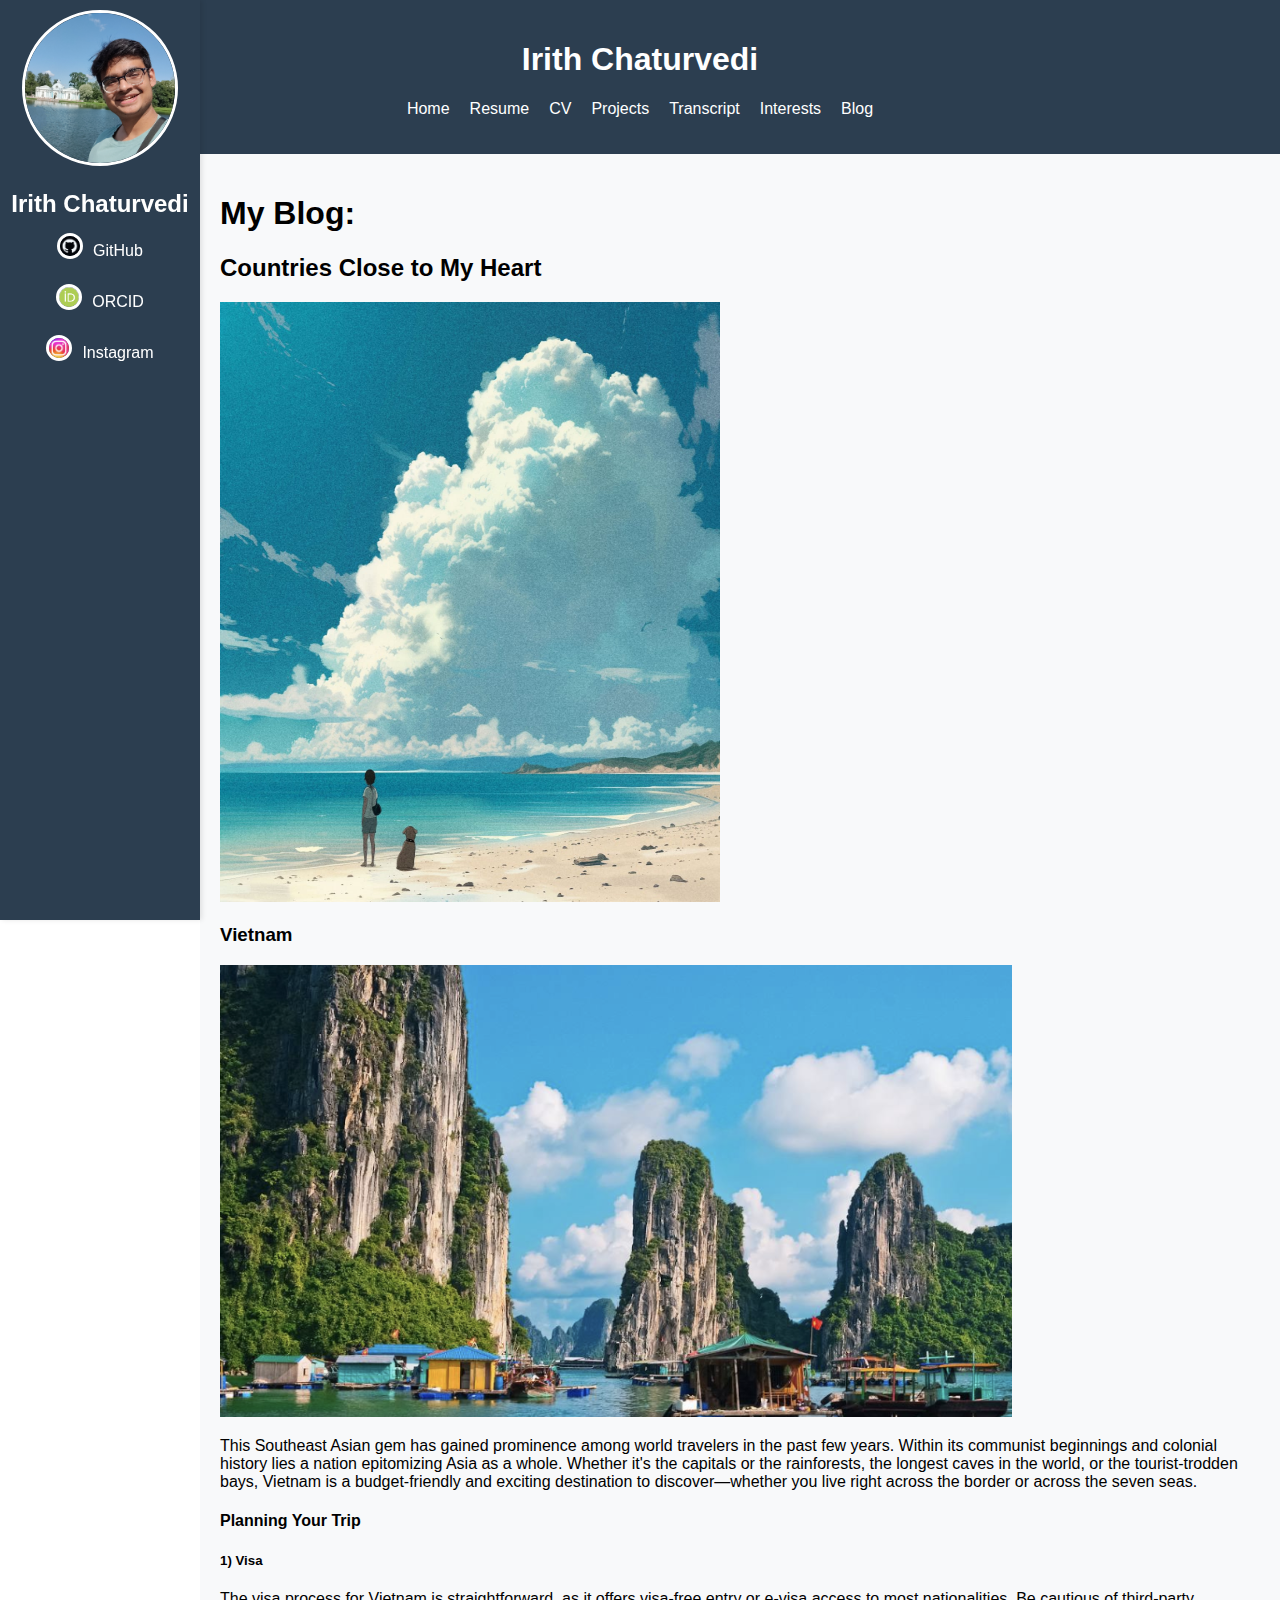
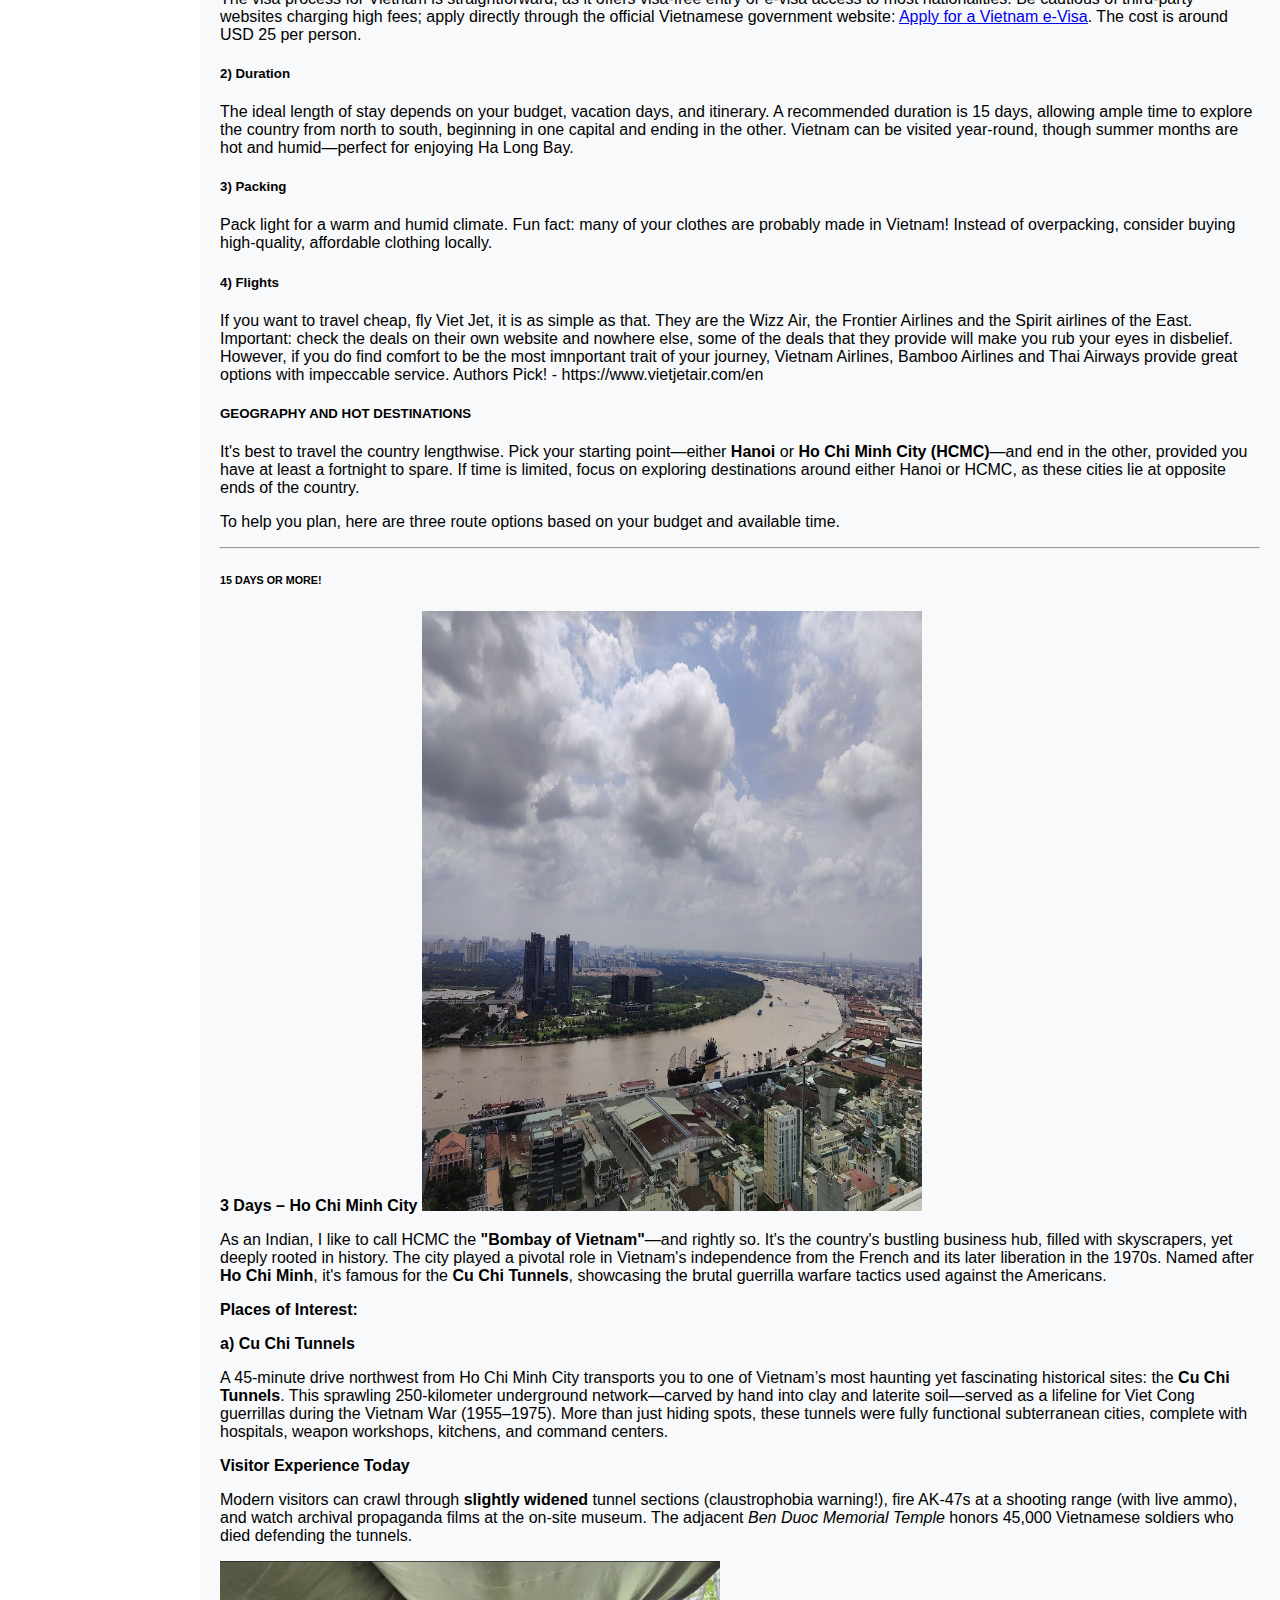
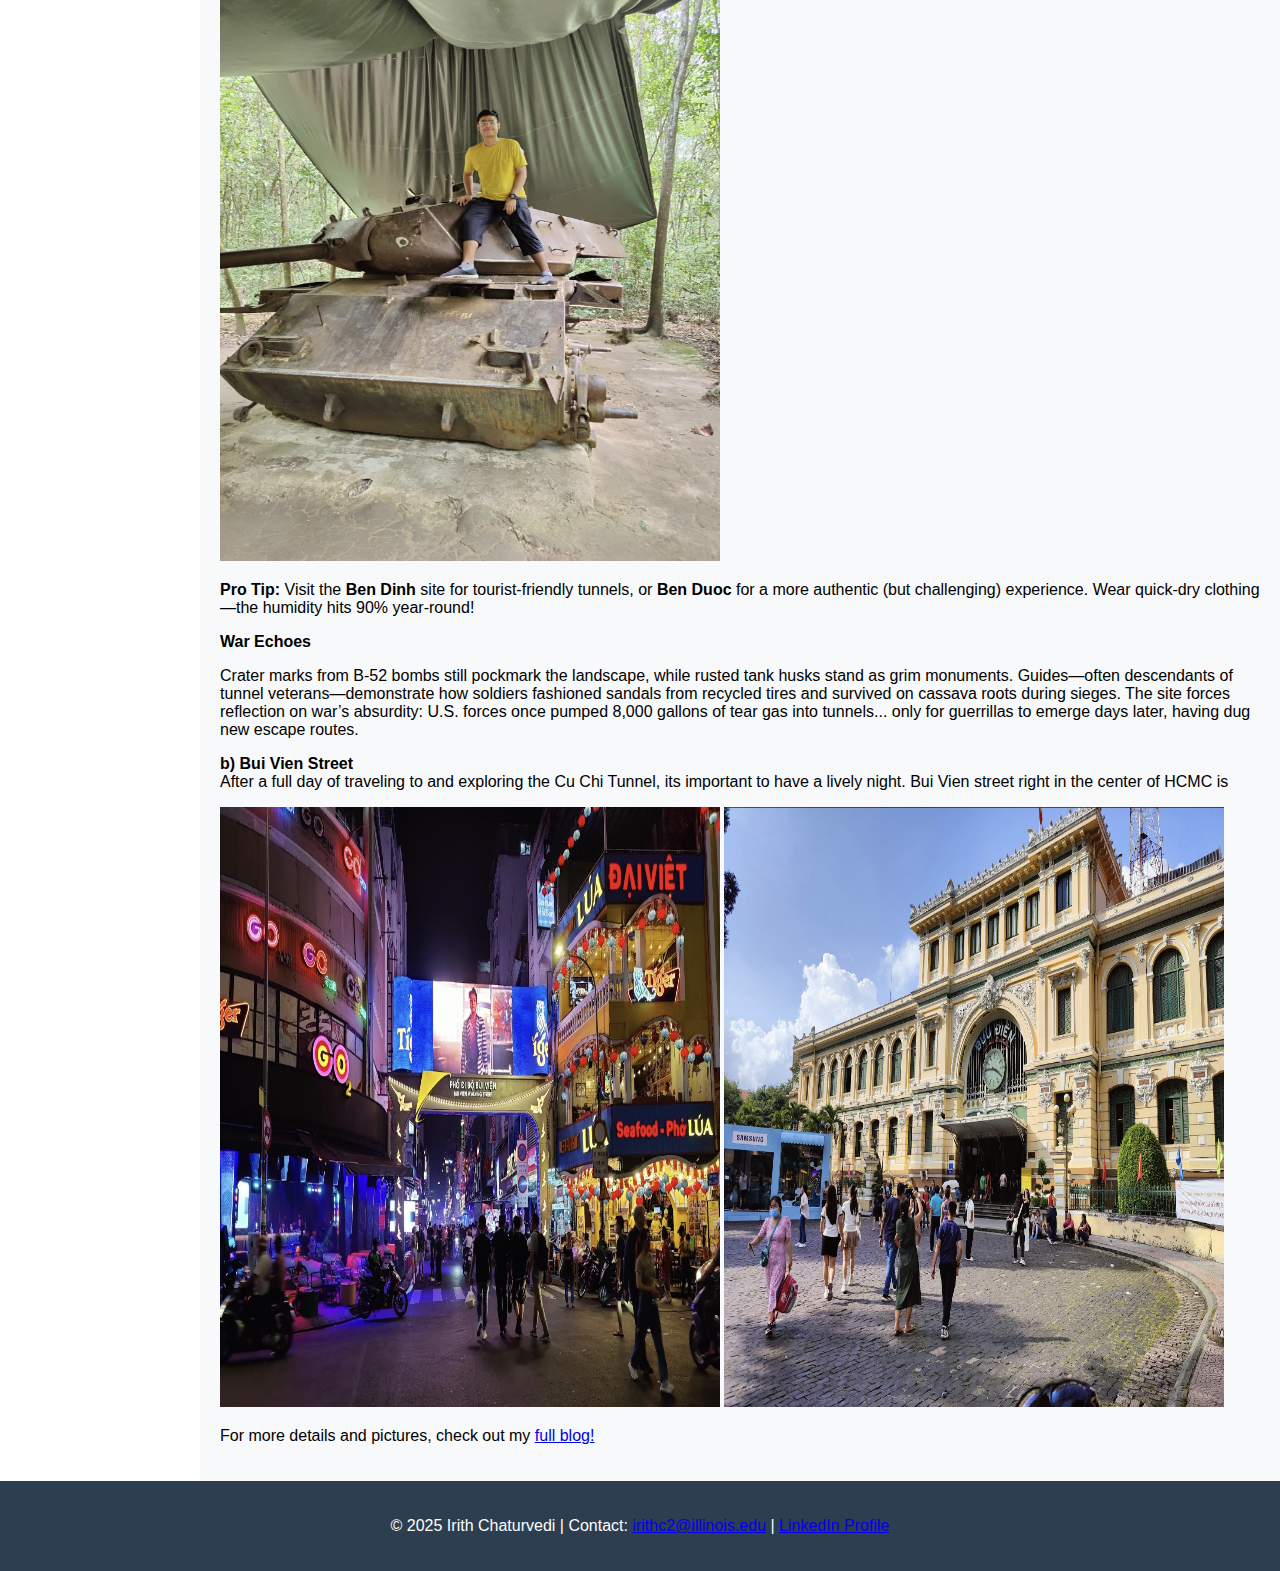
==== blog.html @ c1f3133c "blog-update-vietnam" ====
<!DOCTYPE html>
<html lang="en">
<head>
    <meta charset="UTF-8">
    <meta name="viewport" content="width=device-width, initial-scale=1.0">
    <title>Interests</title>
    <link rel="stylesheet" href="style/style.css">
</head>
<body>
    <div class="sidebar">
        <img src="images/IMG20240715145953~3.jpg" alt="Irith Chaturvedi">
        <h2>Irith Chaturvedi</h2>
        <ul>
            <li>
                <a href="https://github.com/irithchaturvedi" target="_blank">
                    <img src="images/github-icon.png" alt="GitHub"> GitHub
                </a>
            </li>
            <li>
                <a href="https://orcid.org/0009-0001-5160-3464" target="_blank">
                    <img src="images/orcid-id.png" alt="ORCID"> ORCID
                </a>
            </li>
            <li>
                <a href="https://www.instagram.com/irith_12/" target="_blank">
                    <img src="images/instagram-icon.png" alt="Instagram"> Instagram
                </a>
            </li>
        </ul>
    </div>

    <header>
        <h1>Irith Chaturvedi</h1>
        <nav>
            <ul>
                <li><a href="index.html">Home</a></li>
                <li><a href="resume.html">Resume</a></li>
                <li><a href="cv.html">CV</a></li>
                <li><a href="projects.html">Projects</a></li>
                <li><a href="transcript.html">Transcript</a></li>
                <li><a href="interests.html">Interests</a></li>
                <li><a href="blog.html">Blog</a></li>
            </ul>
        </nav>
    </header>

    <main>
        <h1>My Blog:</h1>

        <section>
            <h2>Countries Close to My Heart</h2>
            <img src="assets/blog/blog-1.png" style="width:500px;height:600px;" alt="Blog Cover Image">

            <h3>Vietnam</h3>
            <img src="assets/blog/vietnam.png" alt="Vietnam">

            <p>
                This Southeast Asian gem has gained prominence among world travelers in the past few years. 
                Within its communist beginnings and colonial history lies a nation epitomizing Asia as a whole. 
                Whether it's the capitals or the rainforests, the longest caves in the world, or the tourist-trodden bays, 
                Vietnam is a budget-friendly and exciting destination to discover—whether you live right across the border or across the seven seas.
            </p>

            <h4>Planning Your Trip</h4>

            <h5>1) Visa</h5>
            <p>
                The visa process for Vietnam is straightforward, as it offers visa-free entry or e-visa access to most nationalities. 
                Be cautious of third-party websites charging high fees; apply directly through the official Vietnamese government website: 
                <a href="https://vietnamvisa.govt.vn/apply-online" target="_blank">Apply for a Vietnam e-Visa</a>. The cost is around USD 25 per person.
            </p>

            <h5>2) Duration</h5>
            <p>
                The ideal length of stay depends on your budget, vacation days, and itinerary. 
                A recommended duration is 15 days, allowing ample time to explore the country from north to south, 
                beginning in one capital and ending in the other. Vietnam can be visited year-round, though summer months are hot and humid—perfect for enjoying Ha Long Bay.
            </p>

            <h5>3) Packing</h5>
            <p>
                Pack light for a warm and humid climate. Fun fact: many of your clothes are probably made in Vietnam! 
                Instead of overpacking, consider buying high-quality, affordable clothing locally.
            </p>

            <h5>4) Flights</h5>
            <p>
                If you want to travel cheap, fly Viet Jet, it is as simple as that. They are the Wizz Air, the Frontier 
                Airlines and the Spirit airlines of the East. Important: check the deals on their own website and nowhere 
                else, some of the deals that they provide will make you rub your eyes in disbelief. However, if you do 
                find comfort to be the most imnportant trait of your journey, Vietnam Airlines, Bamboo Airlines and Thai 
                Airways provide great options with impeccable service.
                Authors Pick! - https://www.vietjetair.com/en
            </p>
            <h5><strong>GEOGRAPHY AND HOT DESTINATIONS</strong></h5>
    
            <p>
                It's best to travel the country lengthwise. Pick your starting point—either <strong>Hanoi</strong> or 
                <strong>Ho Chi Minh City (HCMC)</strong>—and end in the other, provided you have at least a fortnight 
                to spare. If time is limited, focus on exploring destinations around either Hanoi or HCMC, as these cities 
                lie at opposite ends of the country.
            </p>
            
            <p>
                To help you plan, here are three route options based on your budget and available time.
            </p>
            
            <hr>
            
            <h6><strong>15 DAYS OR MORE!</strong></h6>
            
            <h7><strong>3 Days – Ho Chi Minh City</strong></h7>

            <img src="assets/blog/hcmc.png" style="width:500px;height:600px;" alt="Ho Chi Minh City">
            
            <p>
                As an Indian, I like to call HCMC the <strong>"Bombay of Vietnam"</strong>—and rightly 
                so. It's the country's bustling business hub, filled with skyscrapers, yet deeply rooted in 
                history. The city played a pivotal role in Vietnam's independence from the French and its 
                later liberation in the 1970s. Named after <strong>Ho Chi Minh</strong>, it's famous for the 
                <strong>Cu Chi Tunnels</strong>, showcasing the brutal guerrilla warfare tactics used 
                against the Americans.
            </p>
            
            <h7><strong>Places of Interest:</strong></h7>
            
            <p><strong>a) Cu Chi Tunnels</strong></p>
    
            <p>
                A 45-minute drive northwest from Ho Chi Minh City transports you to one of Vietnam’s most 
                haunting yet fascinating historical sites: the <strong>Cu Chi Tunnels</strong>. This sprawling 
                250-kilometer underground network—carved by hand into clay and laterite soil—served as a 
                lifeline for Viet Cong guerrillas during the Vietnam War (1955–1975). More than just hiding spots, 
                these tunnels were fully functional subterranean cities, complete with hospitals, weapon workshops, 
                kitchens, and command centers.
            </p>
            
            <p><strong>Visitor Experience Today</strong></p>
            
            <p>
                Modern visitors can crawl through <strong>slightly widened</strong> tunnel sections (claustrophobia warning!), fire AK-47s at a shooting range (with live ammo), and watch archival propaganda films at the on-site museum. The adjacent <em>Ben Duoc Memorial Temple</em> honors 45,000 Vietnamese soldiers who died defending the tunnels.
            </p>

            <img src="assets/blog/cu-chi-tunnel.png" style="width:500px;height:600px;">
            <div class="pro-tip">
                <p>
                    <strong>Pro Tip:</strong> Visit the <strong>Ben Dinh</strong> site for tourist-friendly tunnels, or <strong>Ben Duoc</strong> for a more authentic (but challenging) experience. Wear quick-dry clothing—the humidity hits 90% year-round!
                </p>
            </div>
            
            <p><strong>War Echoes</strong></p>
            
            <p>
                Crater marks from B-52 bombs still pockmark the landscape, while rusted tank husks stand as grim monuments. Guides—often descendants of tunnel veterans—demonstrate how soldiers fashioned sandals from recycled tires and survived on cassava roots during sieges. The site forces reflection on war’s absurdity: U.S. forces once pumped 8,000 gallons of tear gas into tunnels... only for guerrillas to emerge days later, having dug new escape routes.
            </p>


            <p>
                <strong>b) Bui Vien Street</strong><br>
                After a full day of traveling to and exploring the Cu Chi Tunnel, its important to have a lively night.
                Bui Vien street right in the center of HCMC is  
            </p>

            <img src="assets/blog/bui-vien.png" style="width:500px;height:600px;" alt="Bui Vien Street">
            <img src="assets/blog/post-office.png" style="width:500px;height:600px;">
            <p>
                For more details and pictures, check out my <a href="https://irithchaturvedi.github.io/blog" target="_blank">full blog!</a>
            </p>
        </section>
    </main>

    <footer>
        <p>
            &copy; 2025 Irith Chaturvedi | 
            Contact: <a href="mailto:irithc2@illinois.edu">irithc2@illinois.edu</a> | 
            <a href="https://www.linkedin.com/in/irithchaturvedi" target="_blank">LinkedIn Profile</a>
        </p>
    </footer>
</body>
</html>
---- style/style.css ----
body {
        margin: 0;
        font-family: Arial, sans-serif;
        display: flex;
        min-height: 100vh;
        flex-direction: column; /* Ensures footer stays at the bottom */
    }

    /* Sidebar Styles */
    .sidebar {
        width: 180px; /* Reduced width */
        background: #2c3e50;
        color: white;
        padding: 10px;
        text-align: center;
        box-shadow: 2px 0 5px rgba(0, 0, 0, 0.1);
        position: fixed; /* Fix sidebar to the left */
        height: 100vh; /* Full height */
        overflow-y: auto; /* Scrollable if content overflows */
    }

    .sidebar img {
        width: 150px;
        height: 150px;
        border-radius: 50%;
        margin-bottom: 10px;
        border: 3px solid white;
        object-fit: cover; /* Ensures the image fits well */
    }

    .sidebar h2 {
        margin: 10px 0;
        font-size: 1.5em;
    }

    .sidebar ul {
        list-style: none;
        padding: 0;
        margin: 0;
    }

    .sidebar ul li {
        margin: 15px 0;
    }

    .sidebar ul li a {
        color: white;
        text-decoration: none;
        font-size: 1em;
        display: flex;
        align-items: center;
        justify-content: center;
        transition: color 0.3s ease; /* Smooth hover effect */
    }

    .sidebar ul li a:hover {
        color: #1abc9c;
    }

    .sidebar ul li a img {
        width: 20px;
        height: 20px;
        margin-right: 10px;
    }

    /* Main Content Styles */
    main {
        flex: 1;
        padding: 20px;
        overflow-y: auto;
        background: #f8f9fa;
        margin-left: 200px; /* Match sidebar width */
    }

    header, footer {
        background: #2c3e50;
        color: white;
        padding: 20px;
        text-align: center;
    }

    nav ul {
        list-style: none;
        padding: 0;
        display: flex;
        justify-content: center;
        gap: 20px;
    }

    nav ul li a {
        color: white;
        text-decoration: none;
        font-size: 1em;
        transition: color 0.3s ease; /* Smooth hover effect */
    }

    nav ul li a:hover {
        color: #1abc9c;
    }

    /* Responsive Design for Smaller Screens */
    @media (max-width: 768px) {
        body {
            flex-direction: column; /* Stack sidebar and main content vertically */
        }

        .sidebar {
            width: 100%; /* Full width */
            height: auto; /* Auto height */
            position: static; /* Remove fixed positioning */
            padding: 10px;
        }

        .sidebar img {
            width: 100px;
            height: 100px; /* Smaller image for mobile */
        }

        main {
            margin-left: 0; /* Remove sidebar offset */
        }

        nav ul {
            flex-direction: column; /* Stack nav links vertically */
            gap: 10px;
        }
    }
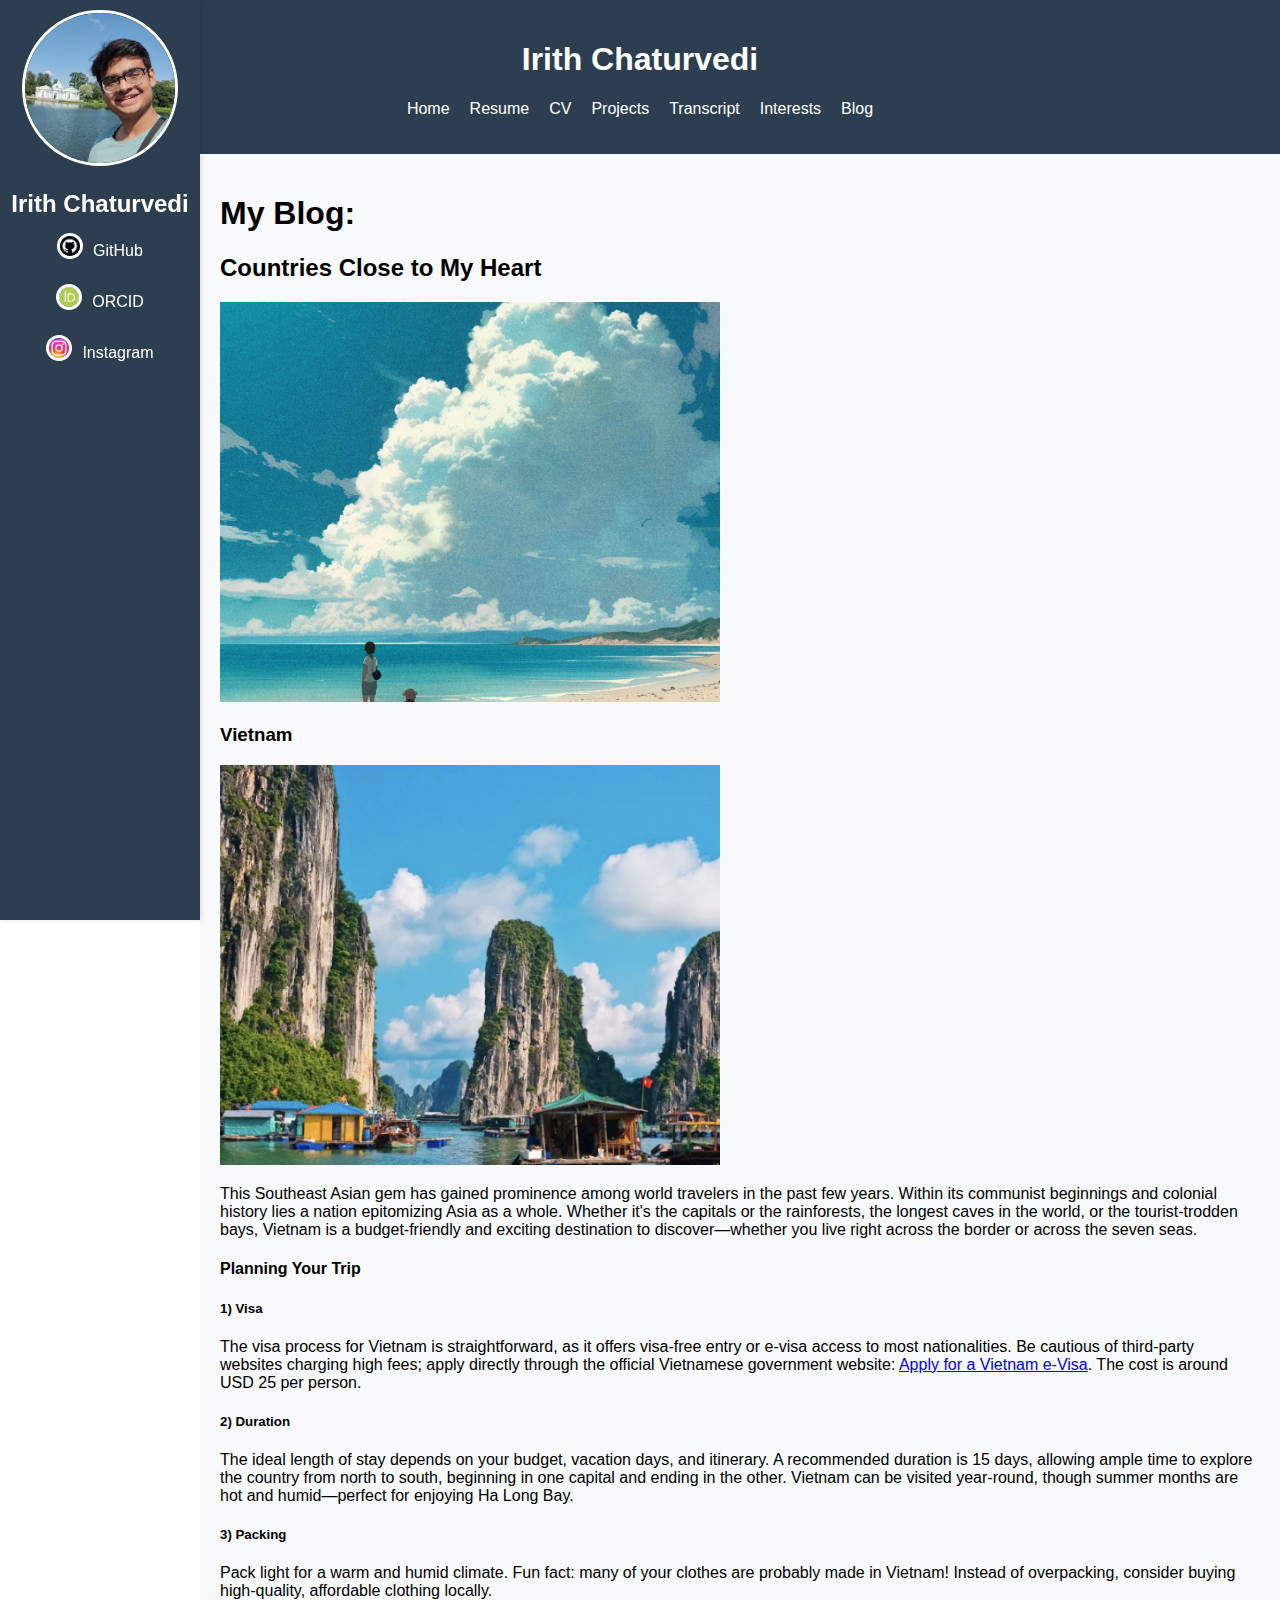
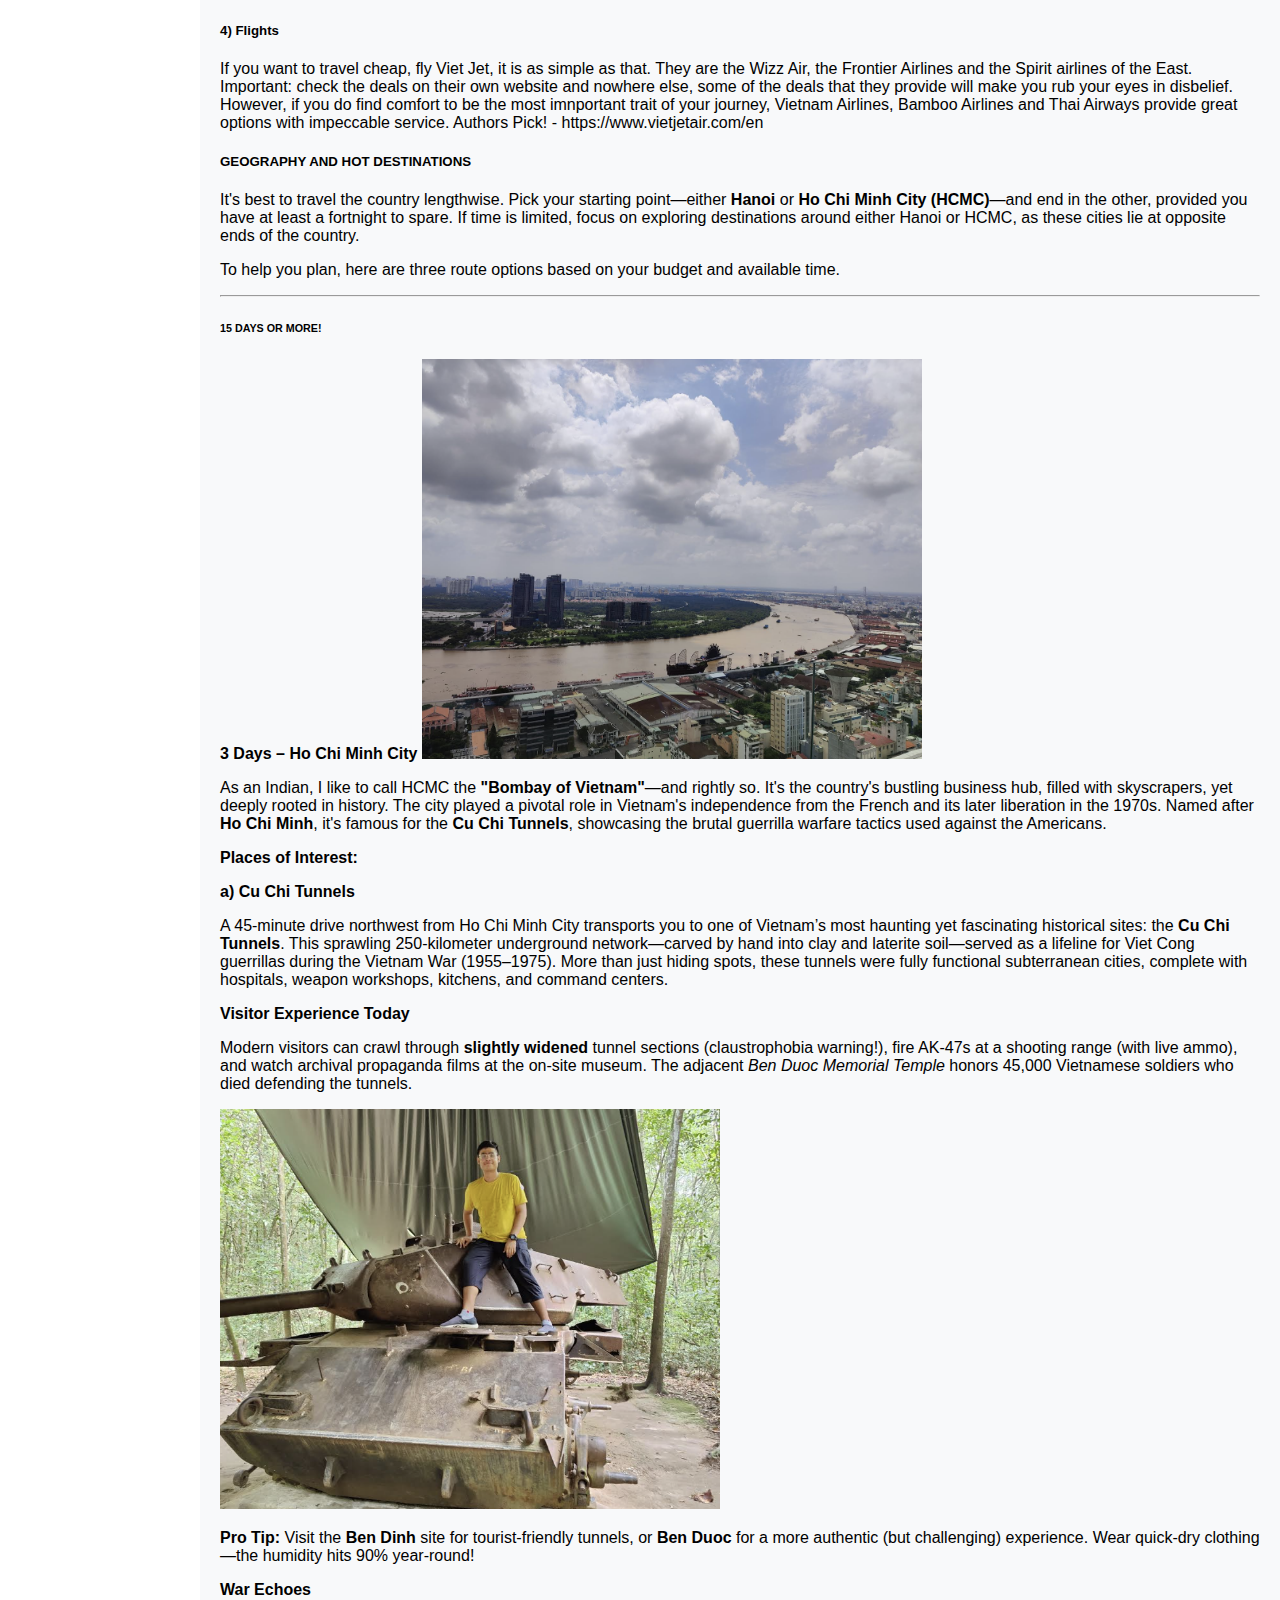
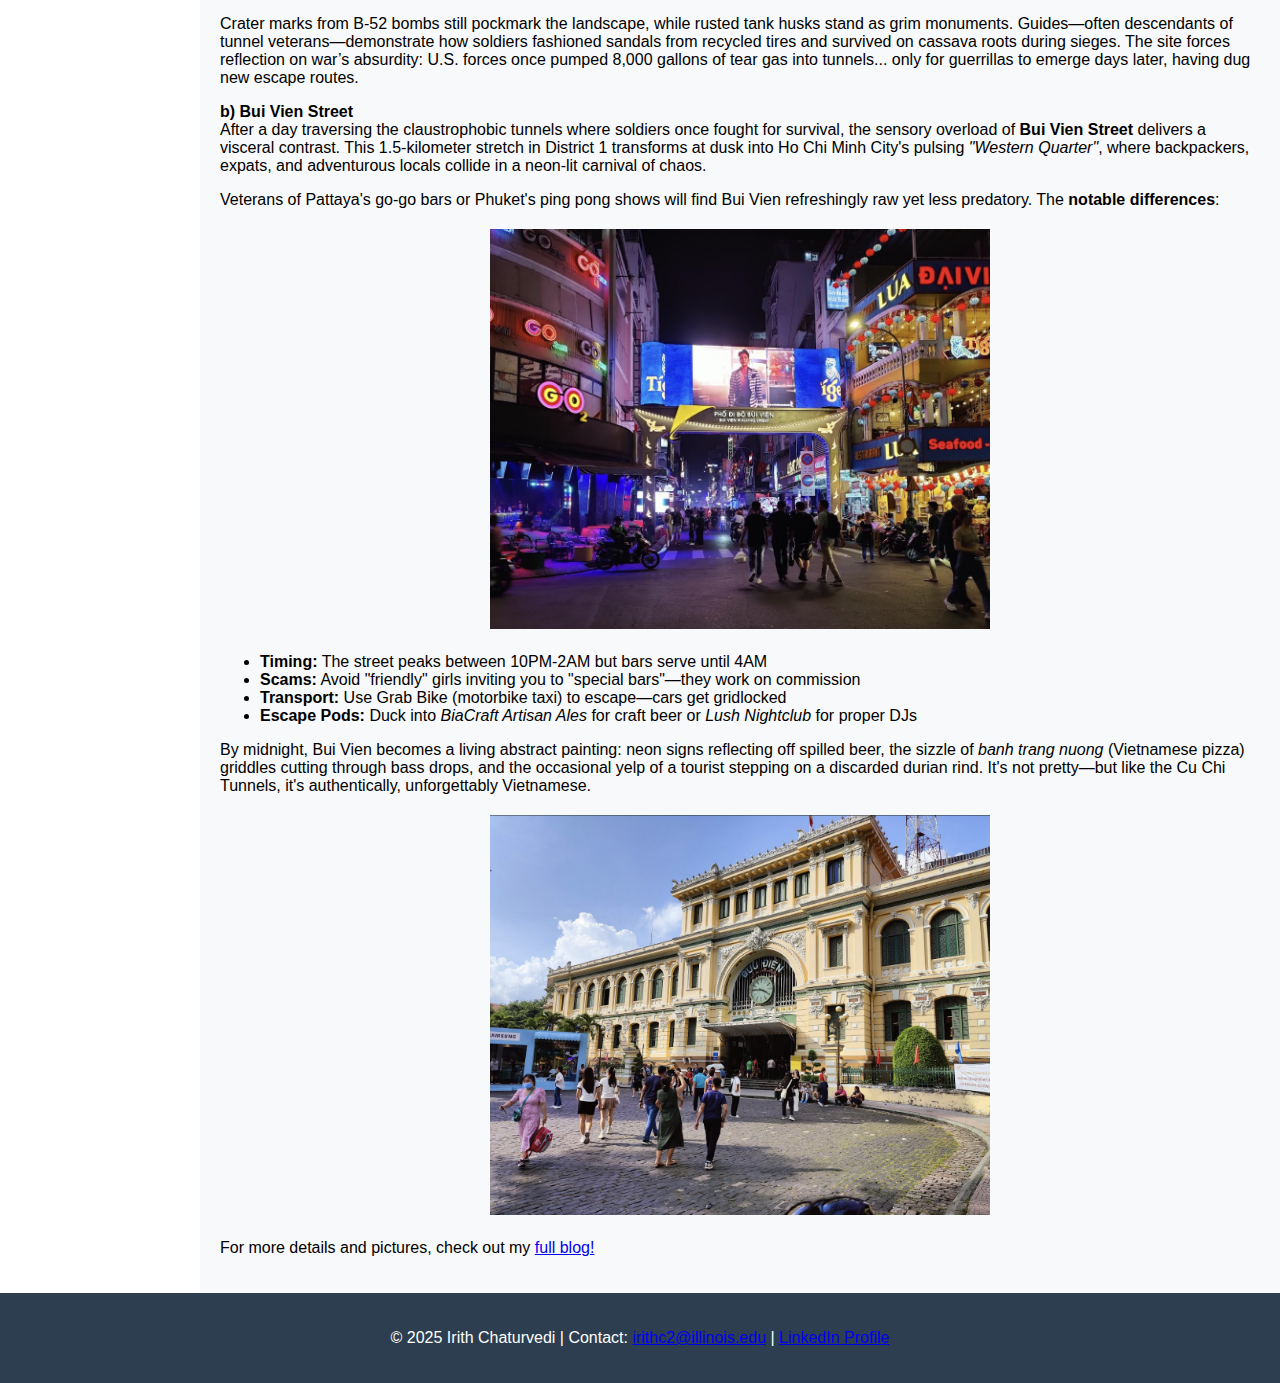
==== commit a5dd0656: "images_blog" ====
--- a/blog.html
+++ b/blog.html
@@ -49,10 +49,10 @@
 
         <section>
             <h2>Countries Close to My Heart</h2>
-            <img src="assets/blog/blog-1.png" style="width:500px;height:600px;" alt="Blog Cover Image">
+            <img src="assets/blog/blog-1.png" style="width: 500px; height: 400px; object-fit: cover;" alt="Blog Cover Image">
 
             <h3>Vietnam</h3>
-            <img src="assets/blog/vietnam.png" alt="Vietnam">
+            <img src="assets/blog/vietnam.png" style="width: 500px; height: 400px; object-fit: cover;" alt="Vietnam">
 
             <p>
                 This Southeast Asian gem has gained prominence among world travelers in the past few years. 
@@ -111,7 +111,7 @@
             
             <h7><strong>3 Days – Ho Chi Minh City</strong></h7>
 
-            <img src="assets/blog/hcmc.png" style="width:500px;height:600px;" alt="Ho Chi Minh City">
+            <img src="assets/blog/hcmc.png" style="width: 500px; height: 400px; object-fit: cover;" alt="Ho Chi Minh City">
             
             <p>
                 As an Indian, I like to call HCMC the <strong>"Bombay of Vietnam"</strong>—and rightly 
@@ -141,10 +141,11 @@
                 Modern visitors can crawl through <strong>slightly widened</strong> tunnel sections (claustrophobia warning!), fire AK-47s at a shooting range (with live ammo), and watch archival propaganda films at the on-site museum. The adjacent <em>Ben Duoc Memorial Temple</em> honors 45,000 Vietnamese soldiers who died defending the tunnels.
             </p>
 
-            <img src="assets/blog/cu-chi-tunnel.png" style="width:500px;height:600px;">
+            <img src="assets/blog/cu-chi-tunnel.png" style="width: 500px; height: 400px; object-fit: cover;">
             <div class="pro-tip">
                 <p>
-                    <strong>Pro Tip:</strong> Visit the <strong>Ben Dinh</strong> site for tourist-friendly tunnels, or <strong>Ben Duoc</strong> for a more authentic (but challenging) experience. Wear quick-dry clothing—the humidity hits 90% year-round!
+                    <strong>Pro Tip:</strong> Visit the <strong>Ben Dinh</strong> site for tourist-friendly tunnels, or <strong>Ben Duoc</strong> for a more authentic (but challenging) experience. Wear quick-dry clothing—the humidity 
+                    hits 90% year-round!
                 </p>
             </div>
             
@@ -157,12 +158,33 @@
 
             <p>
                 <strong>b) Bui Vien Street</strong><br>
-                After a full day of traveling to and exploring the Cu Chi Tunnel, its important to have a lively night.
-                Bui Vien street right in the center of HCMC is  
-            </p>
-
-            <img src="assets/blog/bui-vien.png" style="width:500px;height:600px;" alt="Bui Vien Street">
-            <img src="assets/blog/post-office.png" style="width:500px;height:600px;">
+                After a day traversing the claustrophobic tunnels where soldiers once fought for survival, the sensory overload of <strong>Bui Vien Street</strong> delivers a visceral contrast. This 1.5-kilometer stretch in District 1 transforms at dusk into Ho Chi Minh City's pulsing <em>"Western Quarter"</em>, where backpackers, expats, and adventurous locals collide in a neon-lit carnival of chaos.  
+            </p>
+
+            <p>
+                Veterans of Pattaya's go-go bars or Phuket's ping pong shows will find Bui Vien refreshingly raw yet less predatory. The <strong>notable differences</strong>:
+            </p>
+            
+
+            <div style="text-align: center; margin: 20px 0;">
+                <img src="assets/blog/bui-vien.png" style="width: 500px; height: 400px; object-fit: cover;" alt="Bui Vien Street">
+            </div>
+
+            <div class="pro-tip">
+                <ul>
+                    <li><strong>Timing:</strong> The street peaks between 10PM-2AM but bars serve until 4AM</li>
+                    <li><strong>Scams:</strong> Avoid "friendly" girls inviting you to "special bars"—they work on commission</li>
+                    <li><strong>Transport:</strong> Use Grab Bike (motorbike taxi) to escape—cars get gridlocked</li>
+                    <li><strong>Escape Pods:</strong> Duck into <em>BiaCraft Artisan Ales</em> for craft beer or <em>Lush Nightclub</em> for proper DJs</li>
+                </ul>
+            </div>
+            <p class="atmosphere">
+                By midnight, Bui Vien becomes a living abstract painting: neon signs reflecting off spilled beer, the sizzle of <em>banh trang nuong</em> (Vietnamese pizza) griddles cutting through bass drops, and the occasional yelp of a tourist stepping on a discarded durian rind. It's not pretty—but like the Cu Chi Tunnels, it's authentically, unforgettably Vietnamese.
+            </p>
+            
+            <div style="text-align: center; margin: 20px 0;">
+            <img src="assets/blog/post-office.png" style="width: 500px; height: 400px; object-fit: cover;">
+            </div>
             <p>
                 For more details and pictures, check out my <a href="https://irithchaturvedi.github.io/blog" target="_blank">full blog!</a>
             </p>
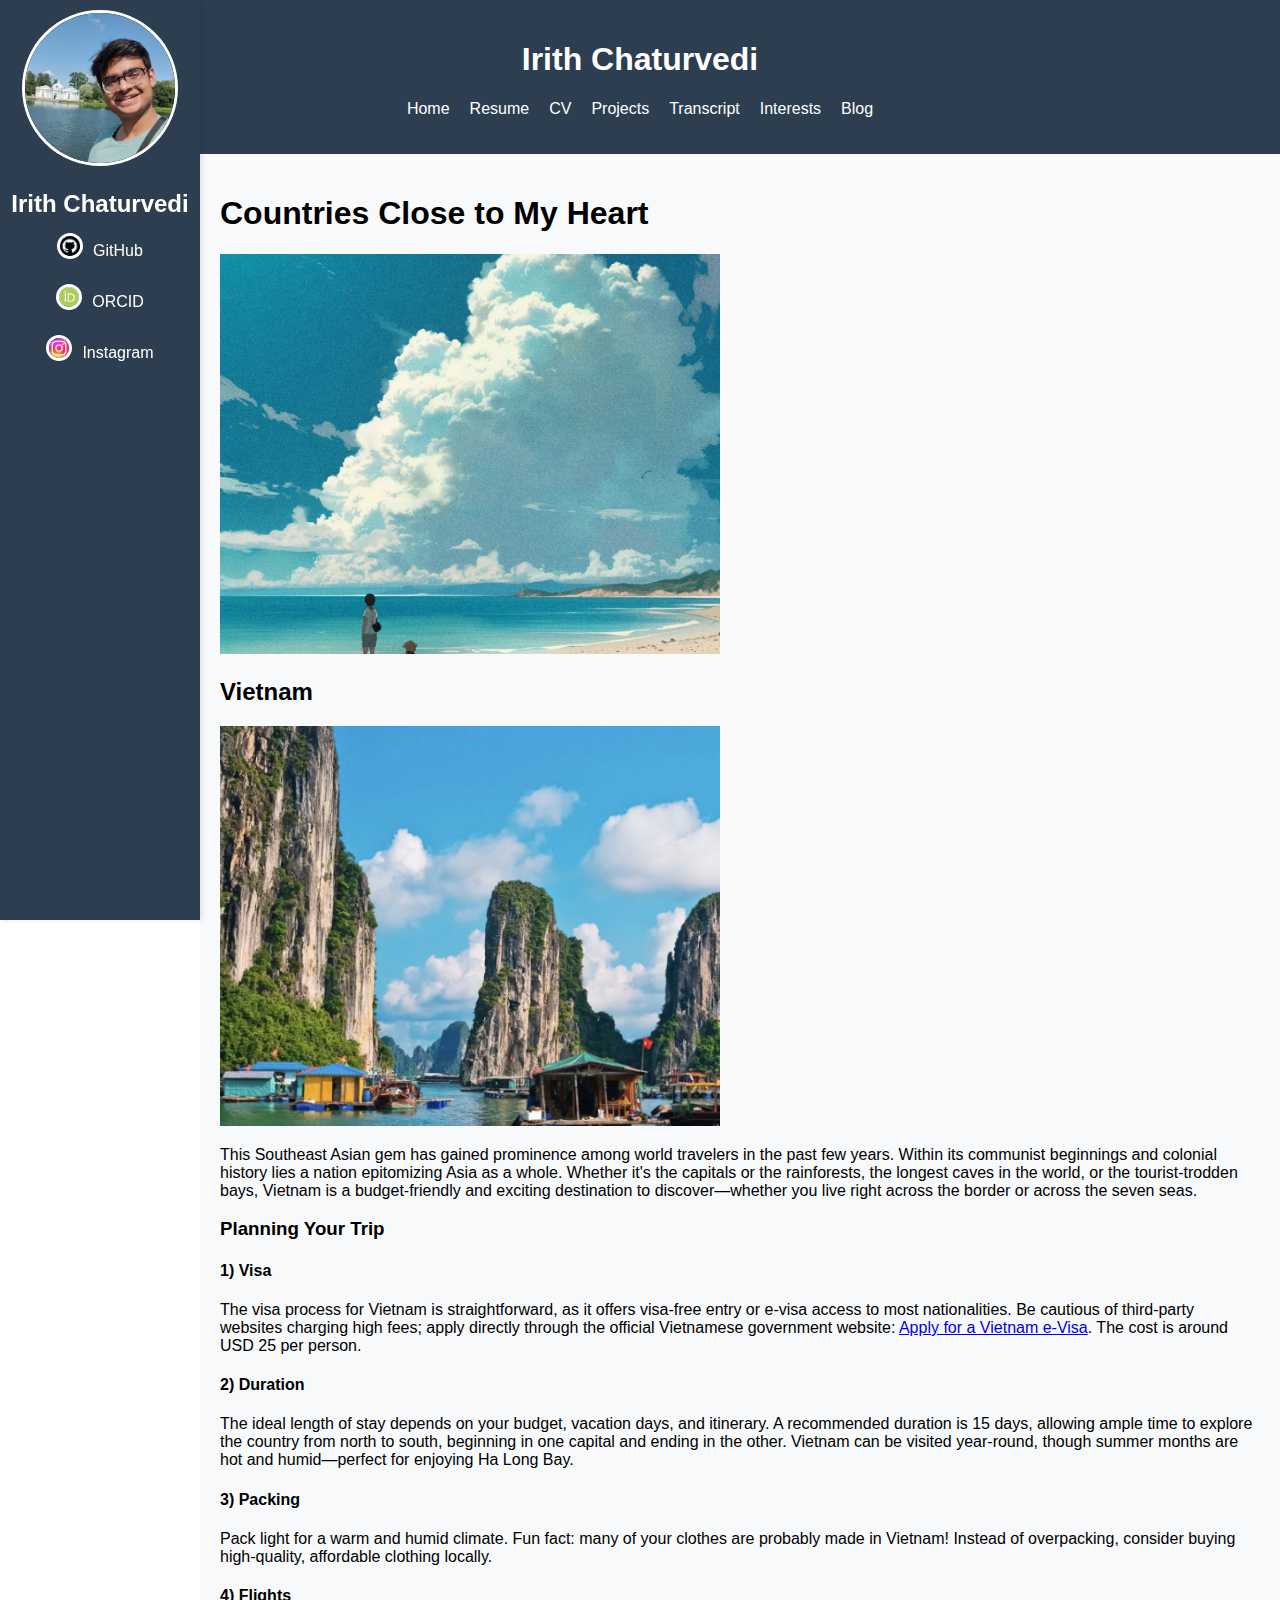
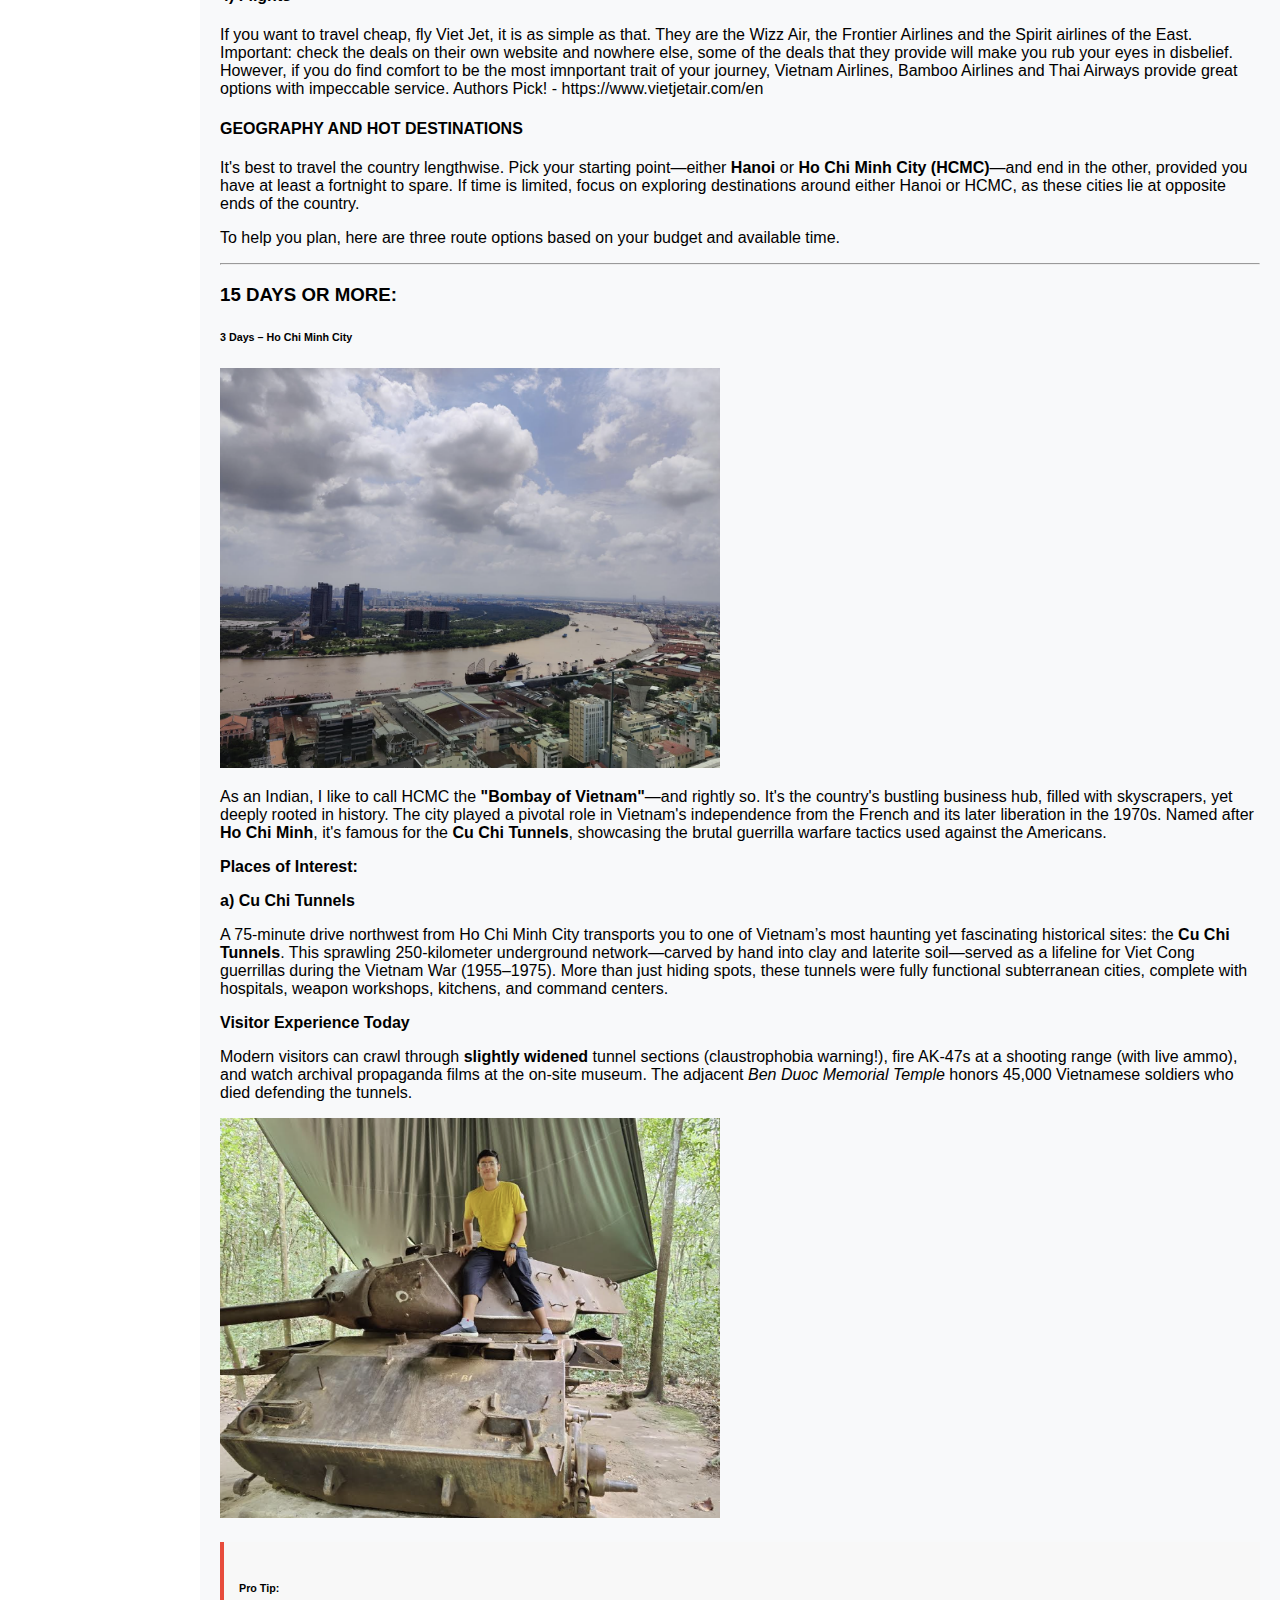
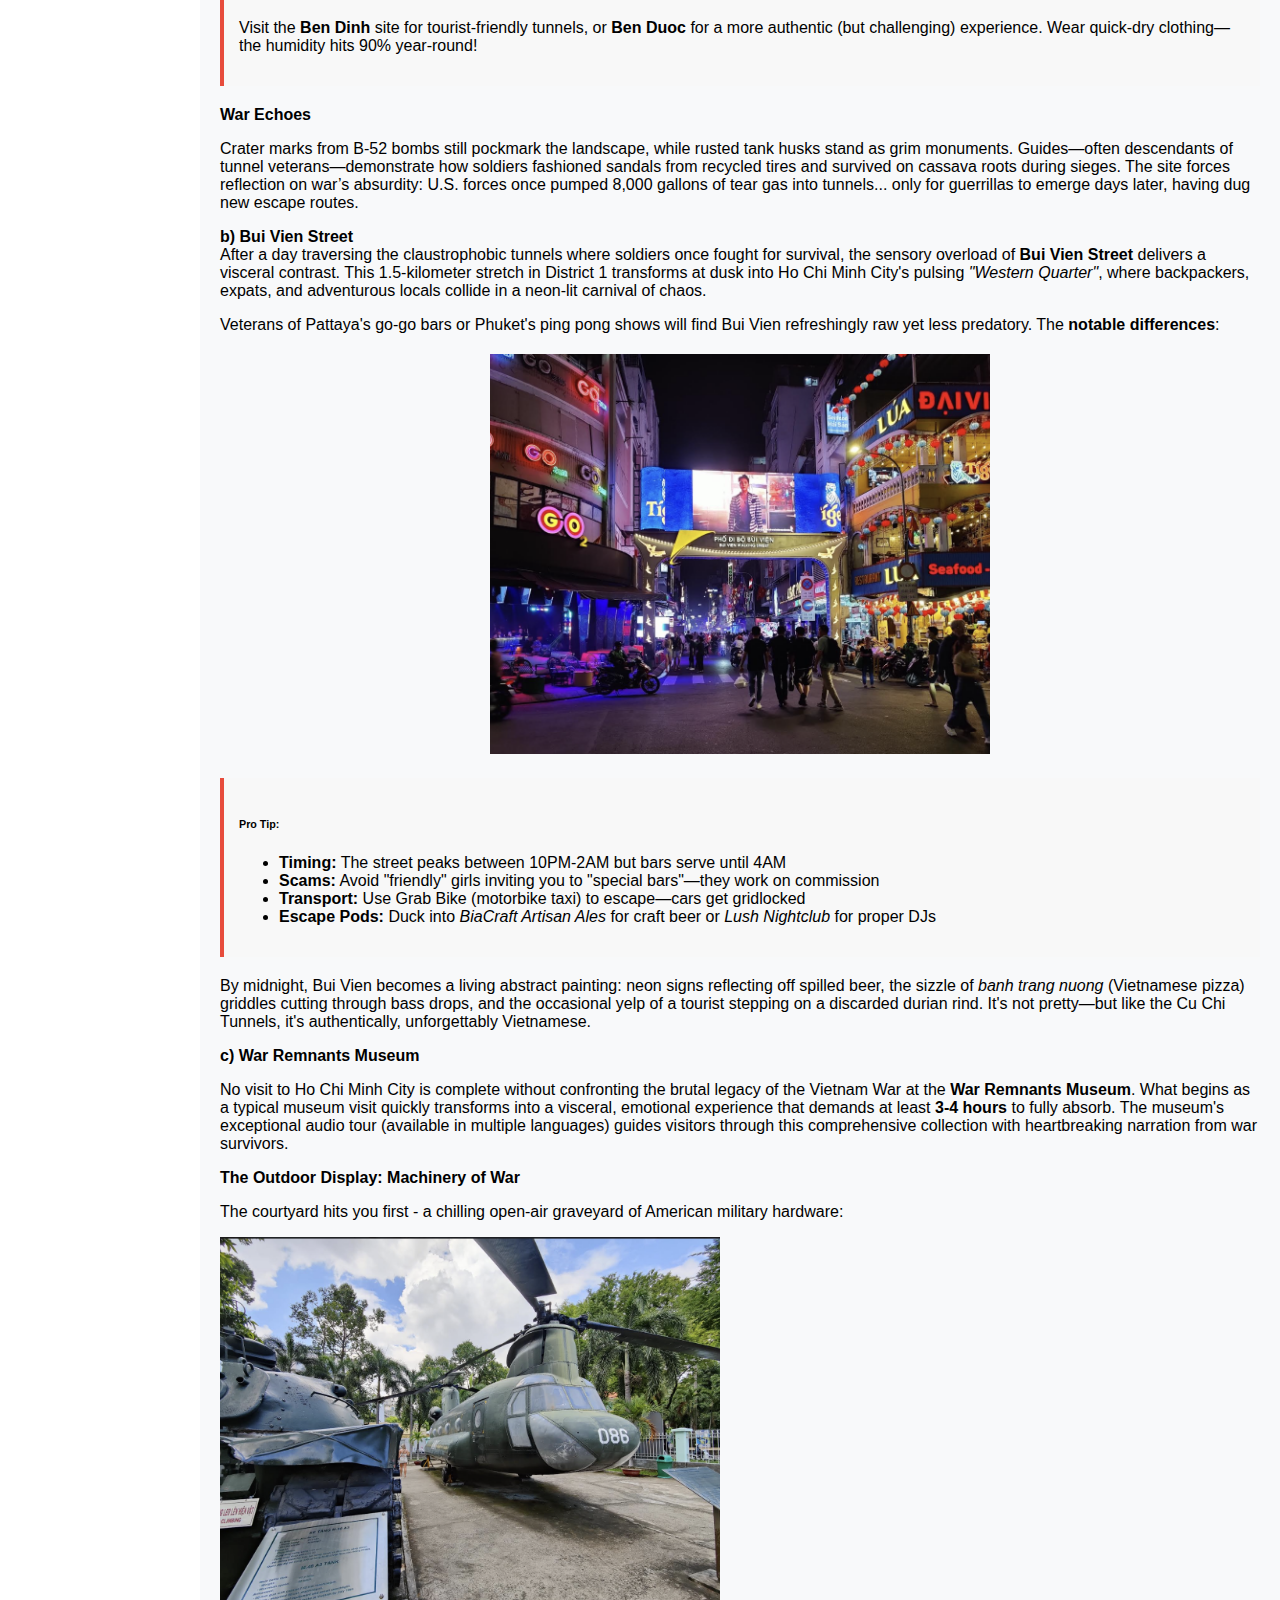
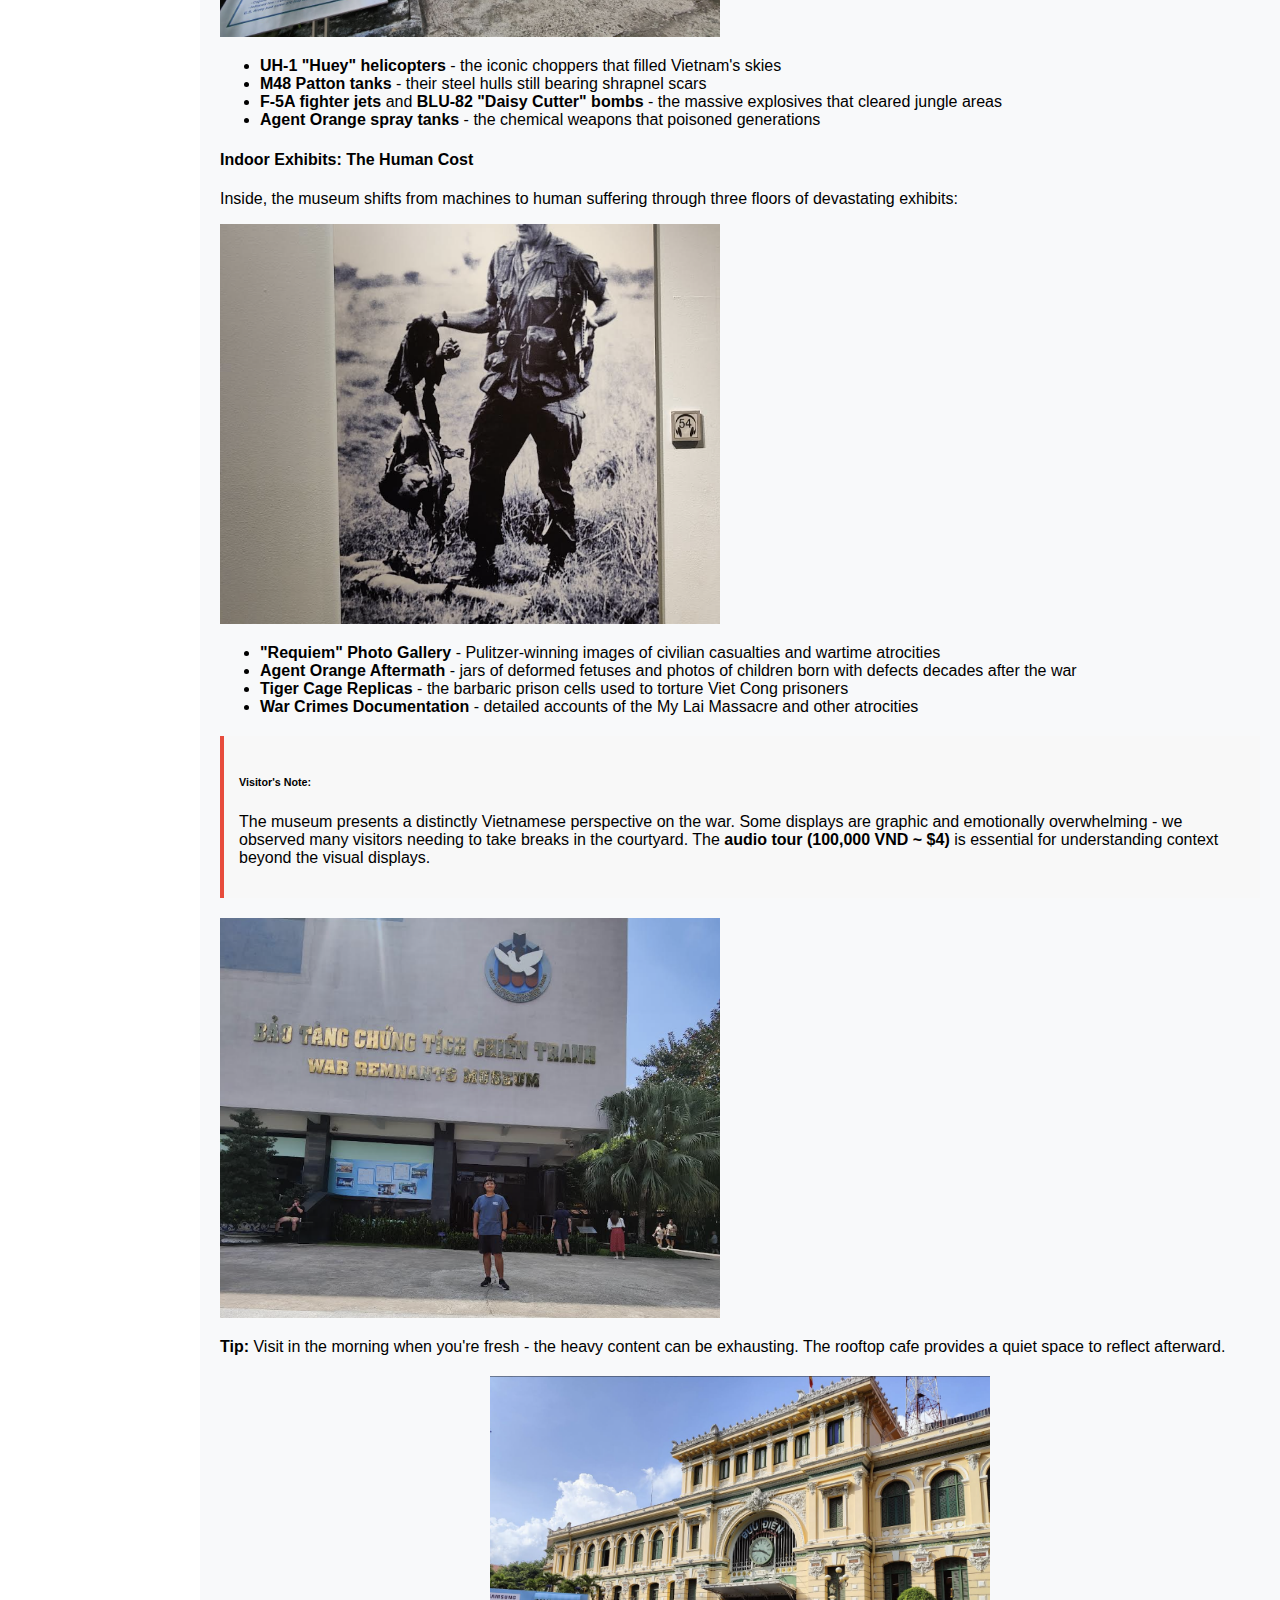
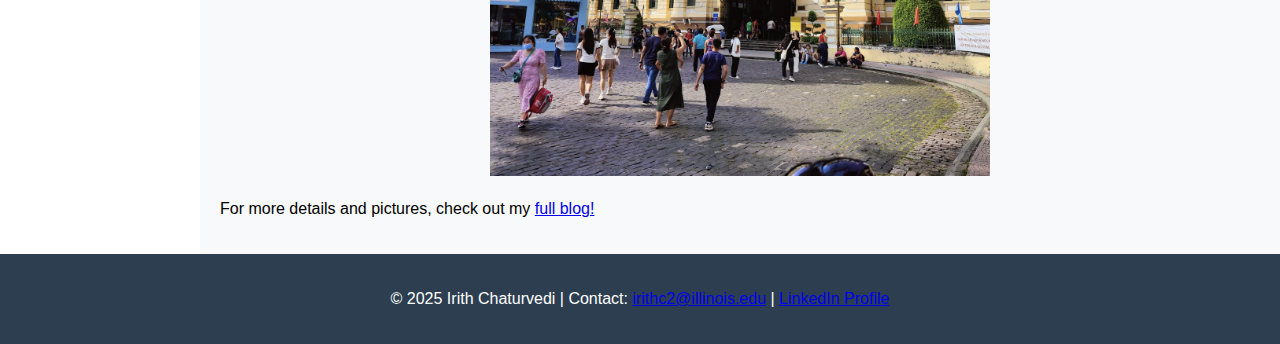
==== commit bb166932: "War Museum update" ====
--- a/blog.html
+++ b/blog.html
@@ -45,13 +45,11 @@
     </header>
 
     <main>
-        <h1>My Blog:</h1>
-
         <section>
-            <h2>Countries Close to My Heart</h2>
+            <h1>Countries Close to My Heart</h1>
             <img src="assets/blog/blog-1.png" style="width: 500px; height: 400px; object-fit: cover;" alt="Blog Cover Image">
 
-            <h3>Vietnam</h3>
+            <h2>Vietnam</h2>
             <img src="assets/blog/vietnam.png" style="width: 500px; height: 400px; object-fit: cover;" alt="Vietnam">
 
             <p>
@@ -61,29 +59,29 @@
                 Vietnam is a budget-friendly and exciting destination to discover—whether you live right across the border or across the seven seas.
             </p>
 
-            <h4>Planning Your Trip</h4>
-
-            <h5>1) Visa</h5>
+            <h3>Planning Your Trip</h3>
+
+            <h4>1) Visa</h4>
             <p>
                 The visa process for Vietnam is straightforward, as it offers visa-free entry or e-visa access to most nationalities. 
                 Be cautious of third-party websites charging high fees; apply directly through the official Vietnamese government website: 
                 <a href="https://vietnamvisa.govt.vn/apply-online" target="_blank">Apply for a Vietnam e-Visa</a>. The cost is around USD 25 per person.
             </p>
 
-            <h5>2) Duration</h5>
+            <h4>2) Duration</h4>
             <p>
                 The ideal length of stay depends on your budget, vacation days, and itinerary. 
                 A recommended duration is 15 days, allowing ample time to explore the country from north to south, 
                 beginning in one capital and ending in the other. Vietnam can be visited year-round, though summer months are hot and humid—perfect for enjoying Ha Long Bay.
             </p>
 
-            <h5>3) Packing</h5>
+            <h4>3) Packing</h4>
             <p>
                 Pack light for a warm and humid climate. Fun fact: many of your clothes are probably made in Vietnam! 
                 Instead of overpacking, consider buying high-quality, affordable clothing locally.
             </p>
 
-            <h5>4) Flights</h5>
+            <h4>4) Flights</h4>
             <p>
                 If you want to travel cheap, fly Viet Jet, it is as simple as that. They are the Wizz Air, the Frontier 
                 Airlines and the Spirit airlines of the East. Important: check the deals on their own website and nowhere 
@@ -92,7 +90,7 @@
                 Airways provide great options with impeccable service.
                 Authors Pick! - https://www.vietjetair.com/en
             </p>
-            <h5><strong>GEOGRAPHY AND HOT DESTINATIONS</strong></h5>
+            <h4><strong>GEOGRAPHY AND HOT DESTINATIONS</strong></h4>
     
             <p>
                 It's best to travel the country lengthwise. Pick your starting point—either <strong>Hanoi</strong> or 
@@ -107,9 +105,9 @@
             
             <hr>
             
-            <h6><strong>15 DAYS OR MORE!</strong></h6>
-            
-            <h7><strong>3 Days – Ho Chi Minh City</strong></h7>
+            <h3><strong>15 DAYS OR MORE:</strong></h3>
+            
+            <h6><strong>3 Days – Ho Chi Minh City</strong></h6>
 
             <img src="assets/blog/hcmc.png" style="width: 500px; height: 400px; object-fit: cover;" alt="Ho Chi Minh City">
             
@@ -127,7 +125,7 @@
             <p><strong>a) Cu Chi Tunnels</strong></p>
     
             <p>
-                A 45-minute drive northwest from Ho Chi Minh City transports you to one of Vietnam’s most 
+                A 75-minute drive northwest from Ho Chi Minh City transports you to one of Vietnam’s most 
                 haunting yet fascinating historical sites: the <strong>Cu Chi Tunnels</strong>. This sprawling 
                 250-kilometer underground network—carved by hand into clay and laterite soil—served as a 
                 lifeline for Viet Cong guerrillas during the Vietnam War (1955–1975). More than just hiding spots, 
@@ -142,9 +140,10 @@
             </p>
 
             <img src="assets/blog/cu-chi-tunnel.png" style="width: 500px; height: 400px; object-fit: cover;">
-            <div class="pro-tip">
+            <div style="background: #f8f8f8; padding: 15px; margin: 20px 0; border-left: 4px solid #e74c3c;">
+                <h6><strong>Pro Tip:</strong></h6>
                 <p>
-                    <strong>Pro Tip:</strong> Visit the <strong>Ben Dinh</strong> site for tourist-friendly tunnels, or <strong>Ben Duoc</strong> for a more authentic (but challenging) experience. Wear quick-dry clothing—the humidity 
+                    Visit the <strong>Ben Dinh</strong> site for tourist-friendly tunnels, or <strong>Ben Duoc</strong> for a more authentic (but challenging) experience. Wear quick-dry clothing—the humidity 
                     hits 90% year-round!
                 </p>
             </div>
@@ -170,7 +169,8 @@
                 <img src="assets/blog/bui-vien.png" style="width: 500px; height: 400px; object-fit: cover;" alt="Bui Vien Street">
             </div>
 
-            <div class="pro-tip">
+            <div style="background: #f8f8f8; padding: 15px; margin: 20px 0; border-left: 4px solid #e74c3c;">
+                <h6><strong>Pro Tip:</strong></h6>
                 <ul>
                     <li><strong>Timing:</strong> The street peaks between 10PM-2AM but bars serve until 4AM</li>
                     <li><strong>Scams:</strong> Avoid "friendly" girls inviting you to "special bars"—they work on commission</li>
@@ -182,9 +182,53 @@
                 By midnight, Bui Vien becomes a living abstract painting: neon signs reflecting off spilled beer, the sizzle of <em>banh trang nuong</em> (Vietnamese pizza) griddles cutting through bass drops, and the occasional yelp of a tourist stepping on a discarded durian rind. It's not pretty—but like the Cu Chi Tunnels, it's authentically, unforgettably Vietnamese.
             </p>
             
-            <div style="text-align: center; margin: 20px 0;">
-            <img src="assets/blog/post-office.png" style="width: 500px; height: 400px; object-fit: cover;">
-            </div>
+            <p><strong>c) War Remnants Museum</strong></p>
+            <p>
+                No visit to Ho Chi Minh City is complete without confronting the brutal legacy of the Vietnam War at the 
+                <strong>War Remnants Museum</strong>. What begins as a typical museum visit quickly transforms into a visceral, emotional 
+                experience that demands at least <strong>3-4 hours</strong> to fully absorb. The museum's exceptional audio tour (available in 
+                multiple languages) guides visitors through this comprehensive collection with heartbreaking narration from war survivors.
+            </p>
+
+            <p><strong>The Outdoor Display: Machinery of War</strong></p>
+    
+    <p>
+        The courtyard hits you first - a chilling open-air graveyard of American military hardware:
+    </p>
+    <img src="assets/blog/war1.png" style="width: 500px; height: 400px; object-fit: cover;">
+    <ul>
+        <li><strong>UH-1 "Huey" helicopters</strong> - the iconic choppers that filled Vietnam's skies</li>
+        <li><strong>M48 Patton tanks</strong> - their steel hulls still bearing shrapnel scars</li>
+        <li><strong>F-5A fighter jets</strong> and <strong>BLU-82 "Daisy Cutter" bombs</strong> - the massive explosives that cleared jungle areas</li>
+        <li><strong>Agent Orange spray tanks</strong> - the chemical weapons that poisoned generations</li>
+    </ul>
+    
+    <h4><strong>Indoor Exhibits: The Human Cost</strong></h4>
+    
+    <p>
+        Inside, the museum shifts from machines to human suffering through three floors of devastating exhibits:
+    </p>
+    <img src="assets/blog/war3.png" style="width: 500px; height: 400px; object-fit: cover;">
+    <ul>
+        <li><strong>"Requiem" Photo Gallery</strong> - Pulitzer-winning images of civilian casualties and wartime atrocities</li>
+        <li><strong>Agent Orange Aftermath</strong> - jars of deformed fetuses and photos of children born with defects decades after the war</li>
+        <li><strong>Tiger Cage Replicas</strong> - the barbaric prison cells used to torture Viet Cong prisoners</li>
+        <li><strong>War Crimes Documentation</strong> - detailed accounts of the My Lai Massacre and other atrocities</li>
+    </ul>
+
+    <div style="background: #f8f8f8; padding: 15px; margin: 20px 0; border-left: 4px solid #e74c3c;">
+        <h6><strong>Visitor's Note:</strong></h6>
+        <p>
+            The museum presents a distinctly Vietnamese perspective on the war. Some displays are graphic and emotionally overwhelming - we observed many visitors needing to take breaks in the courtyard. The <strong>audio tour (100,000 VND ~ $4)</strong> is essential for understanding context beyond the visual displays.
+        </p>
+    </div>
+    <img src="assets/blog/war2.png" style="width: 500px; height: 400px; object-fit: cover;">
+    <p>
+        <strong>Tip:</strong> Visit in the morning when you're fresh - the heavy content can be exhausting. The rooftop cafe provides a quiet space to reflect afterward.
+    </p>
+    <div style="text-align: center; margin: 20px 0;">
+        <img src="assets/blog/post-office.png" style="width: 500px; height: 400px; object-fit: cover;">
+        </div>
             <p>
                 For more details and pictures, check out my <a href="https://irithchaturvedi.github.io/blog" target="_blank">full blog!</a>
             </p>
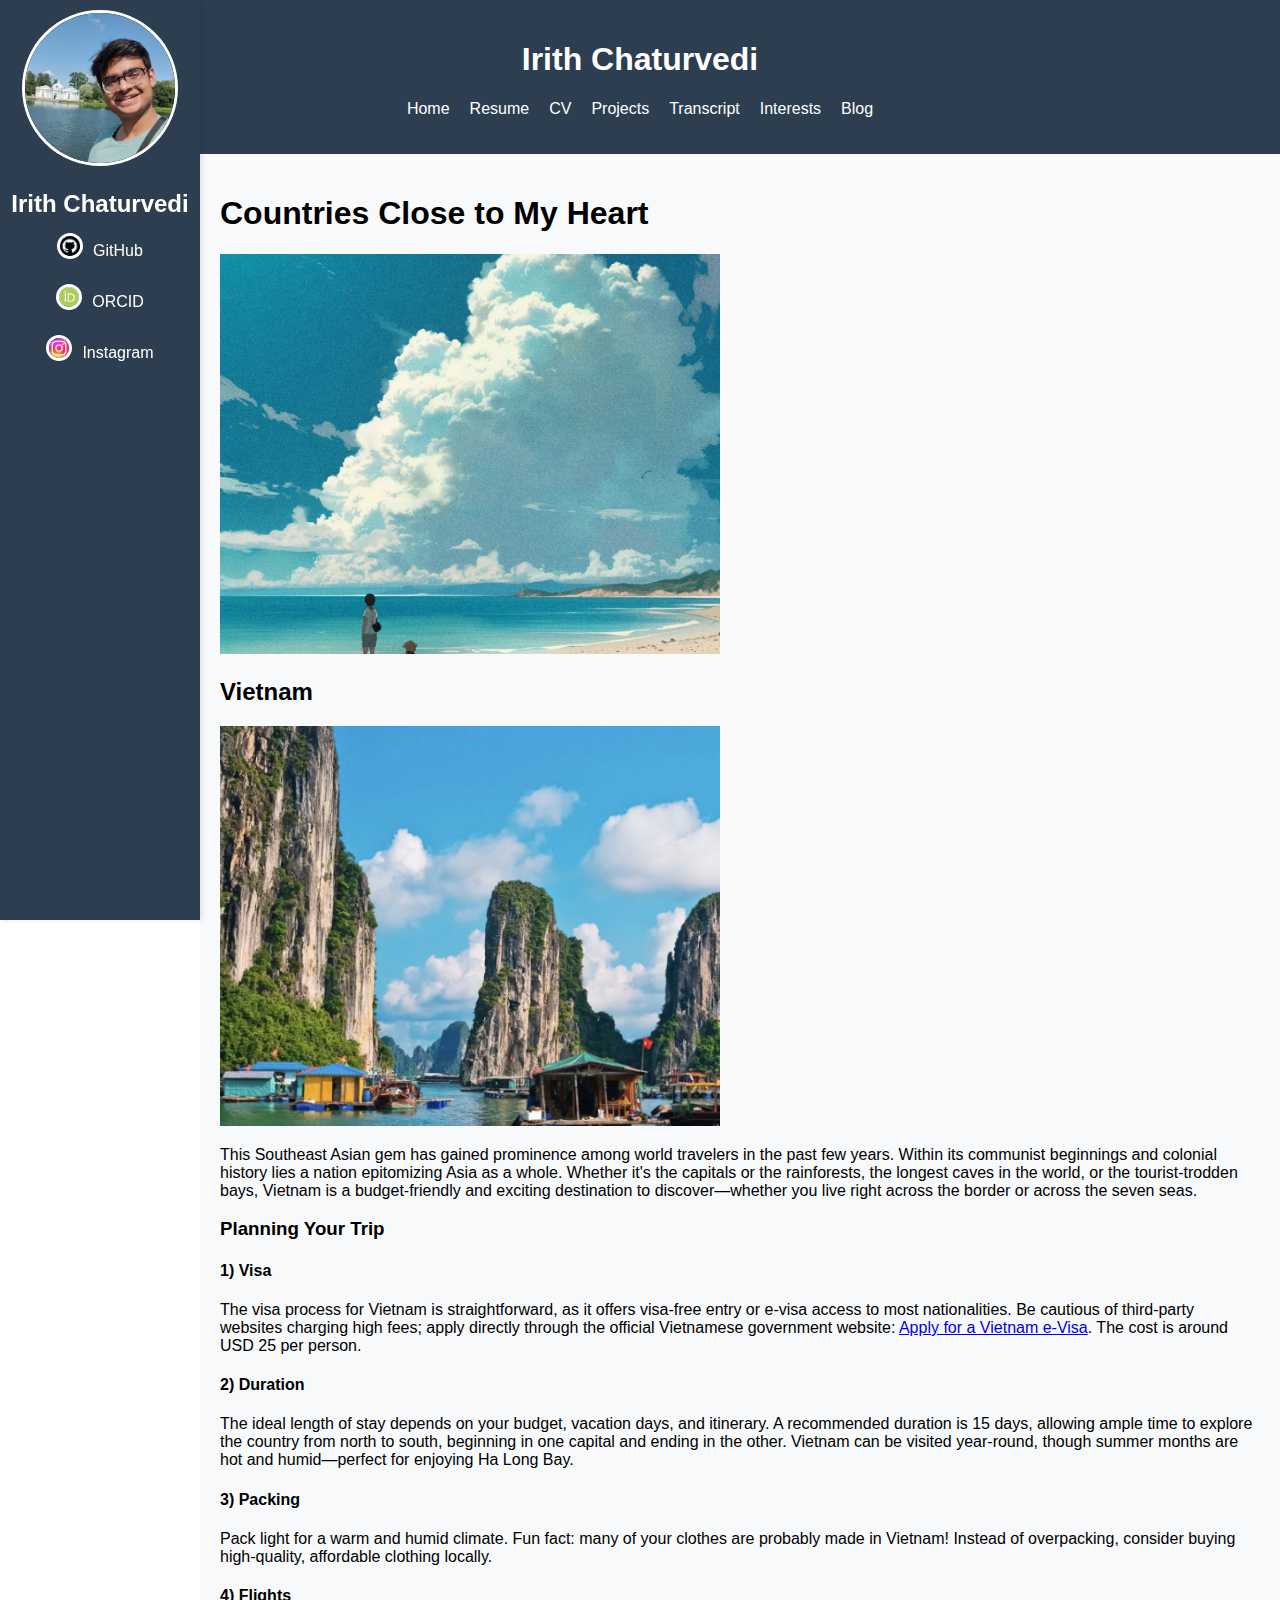
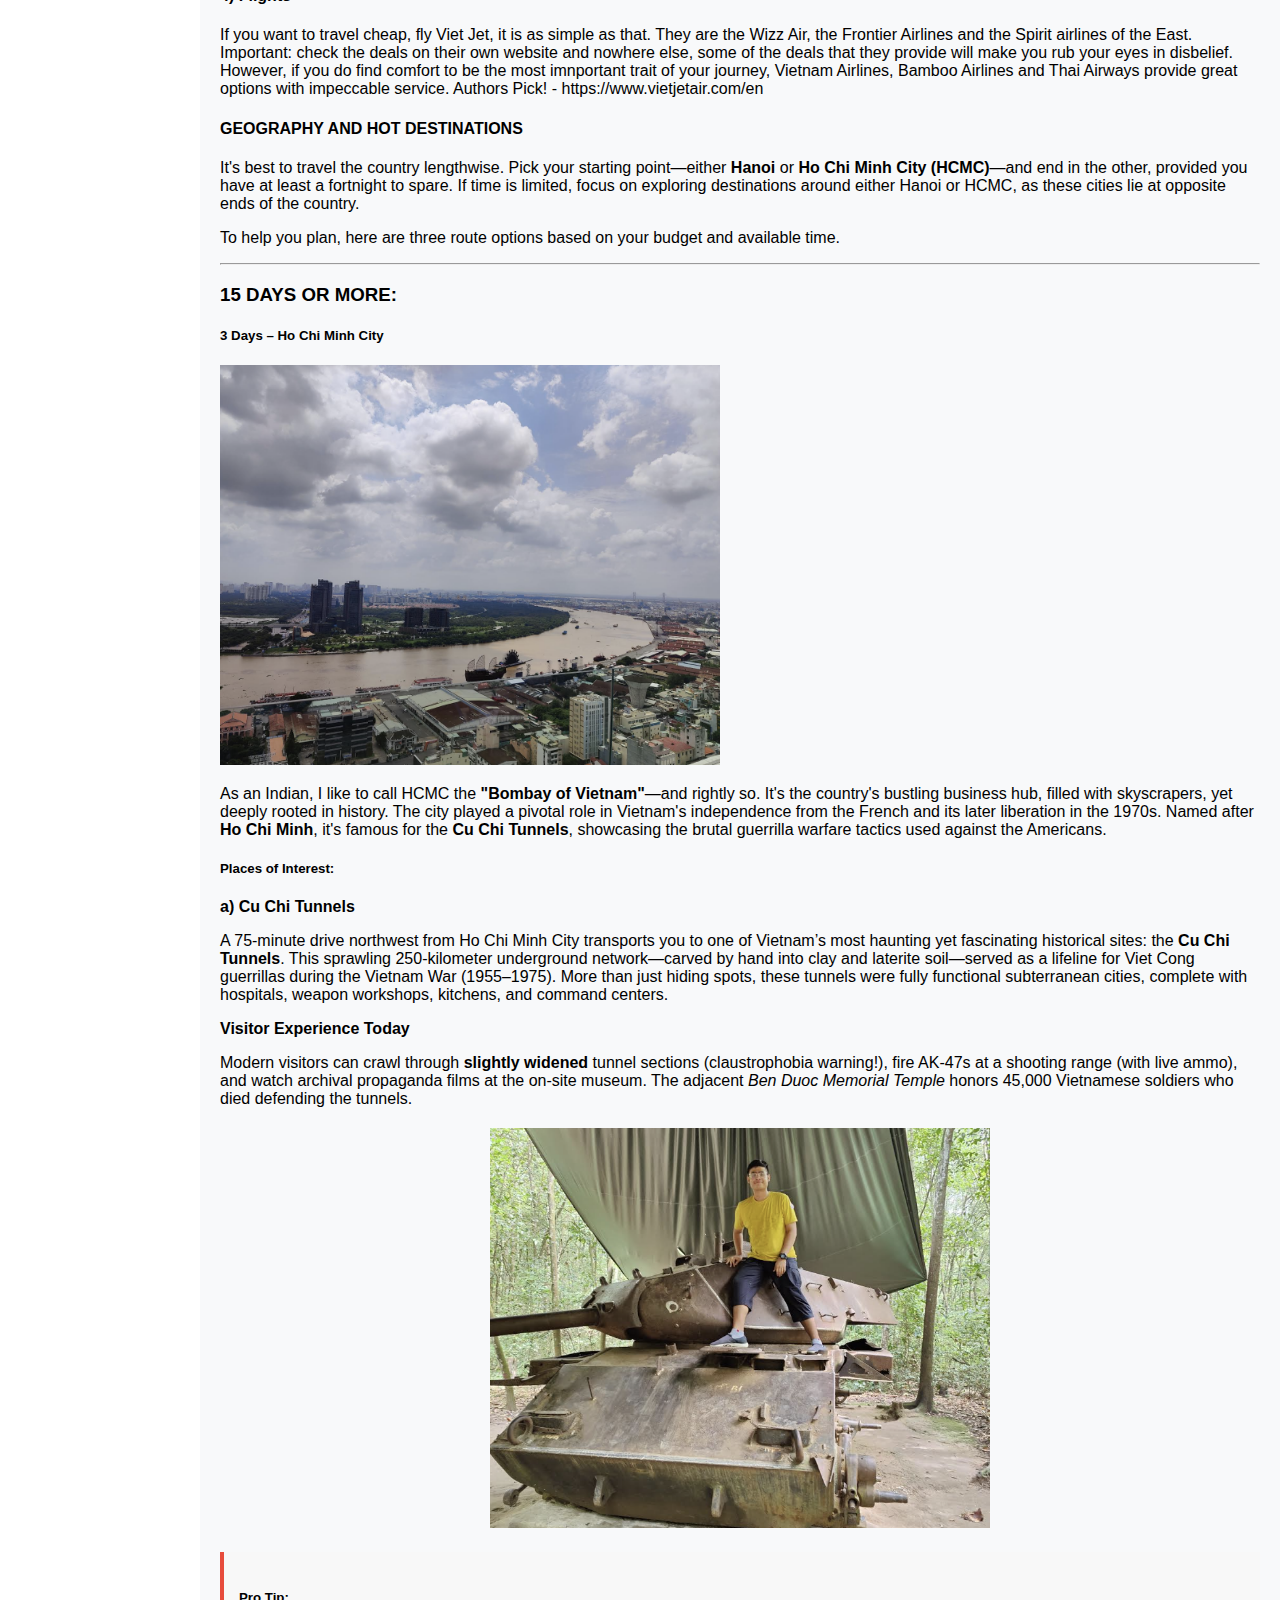
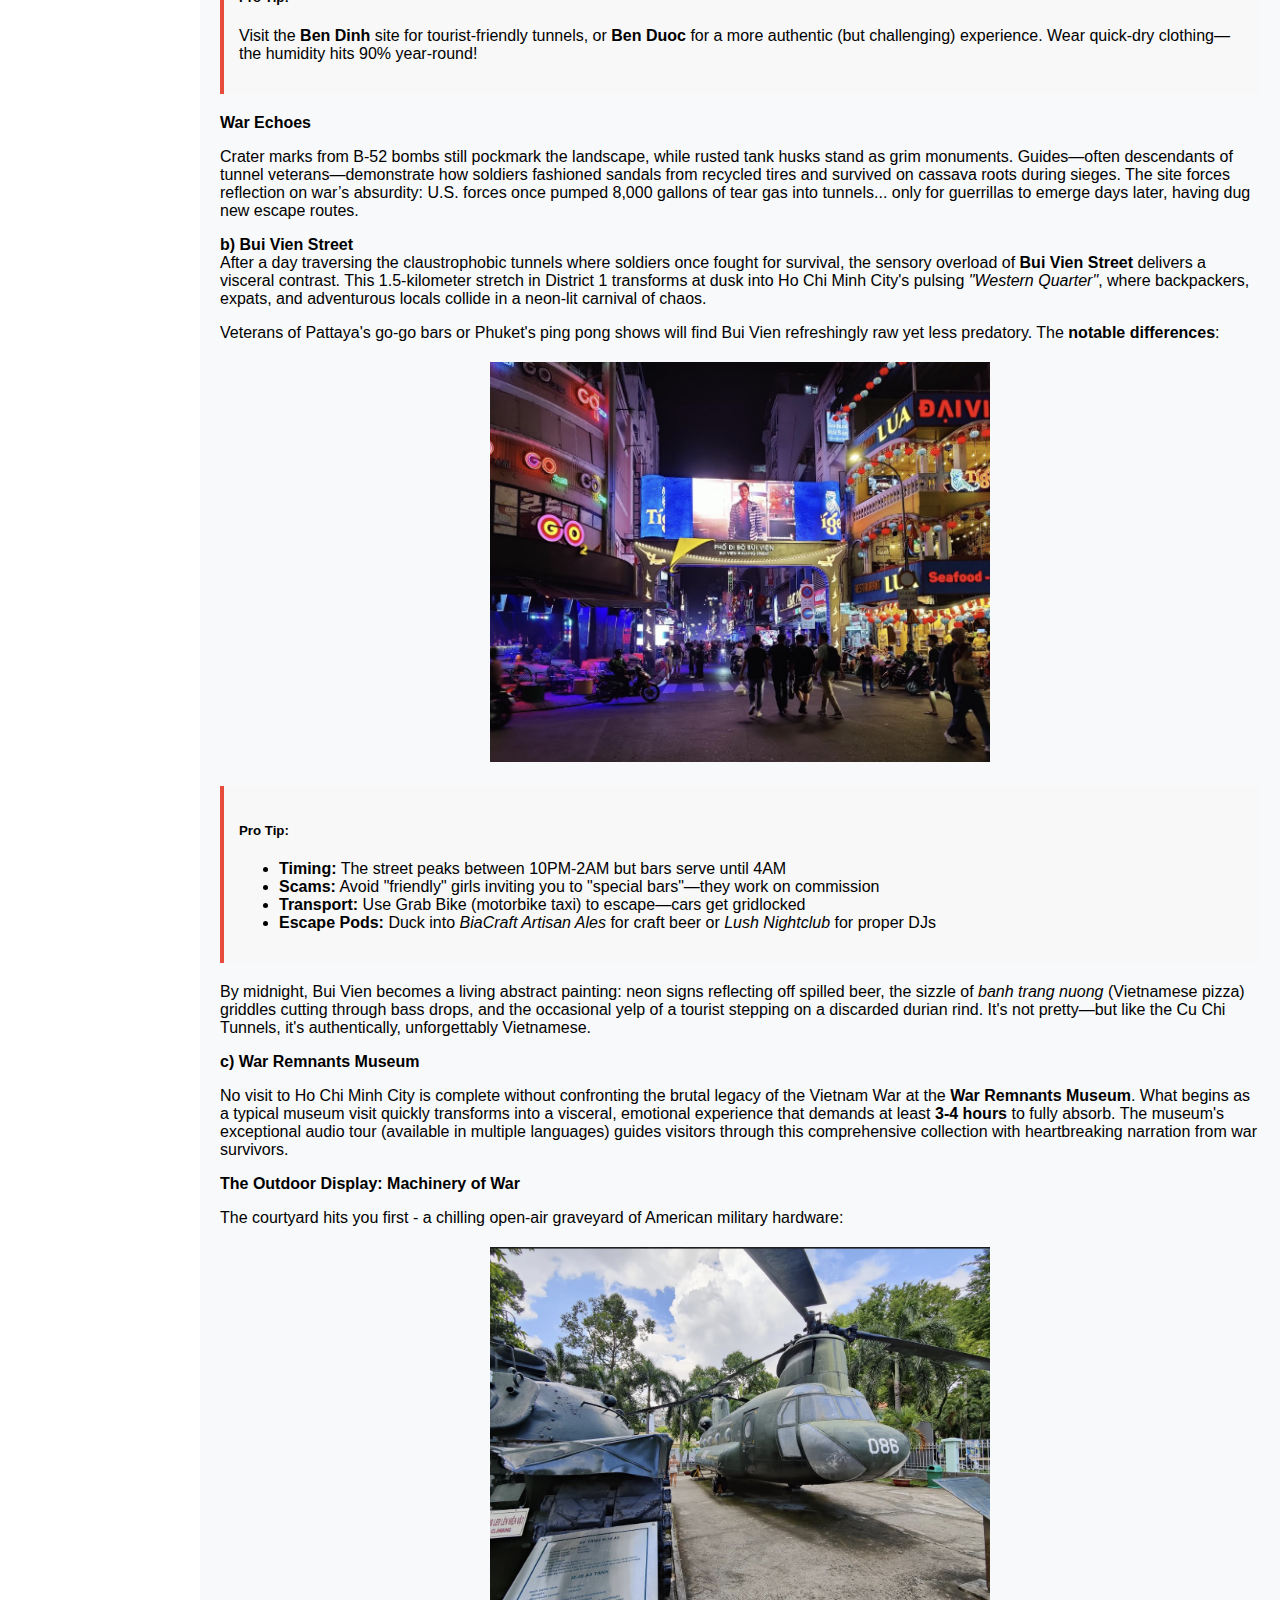
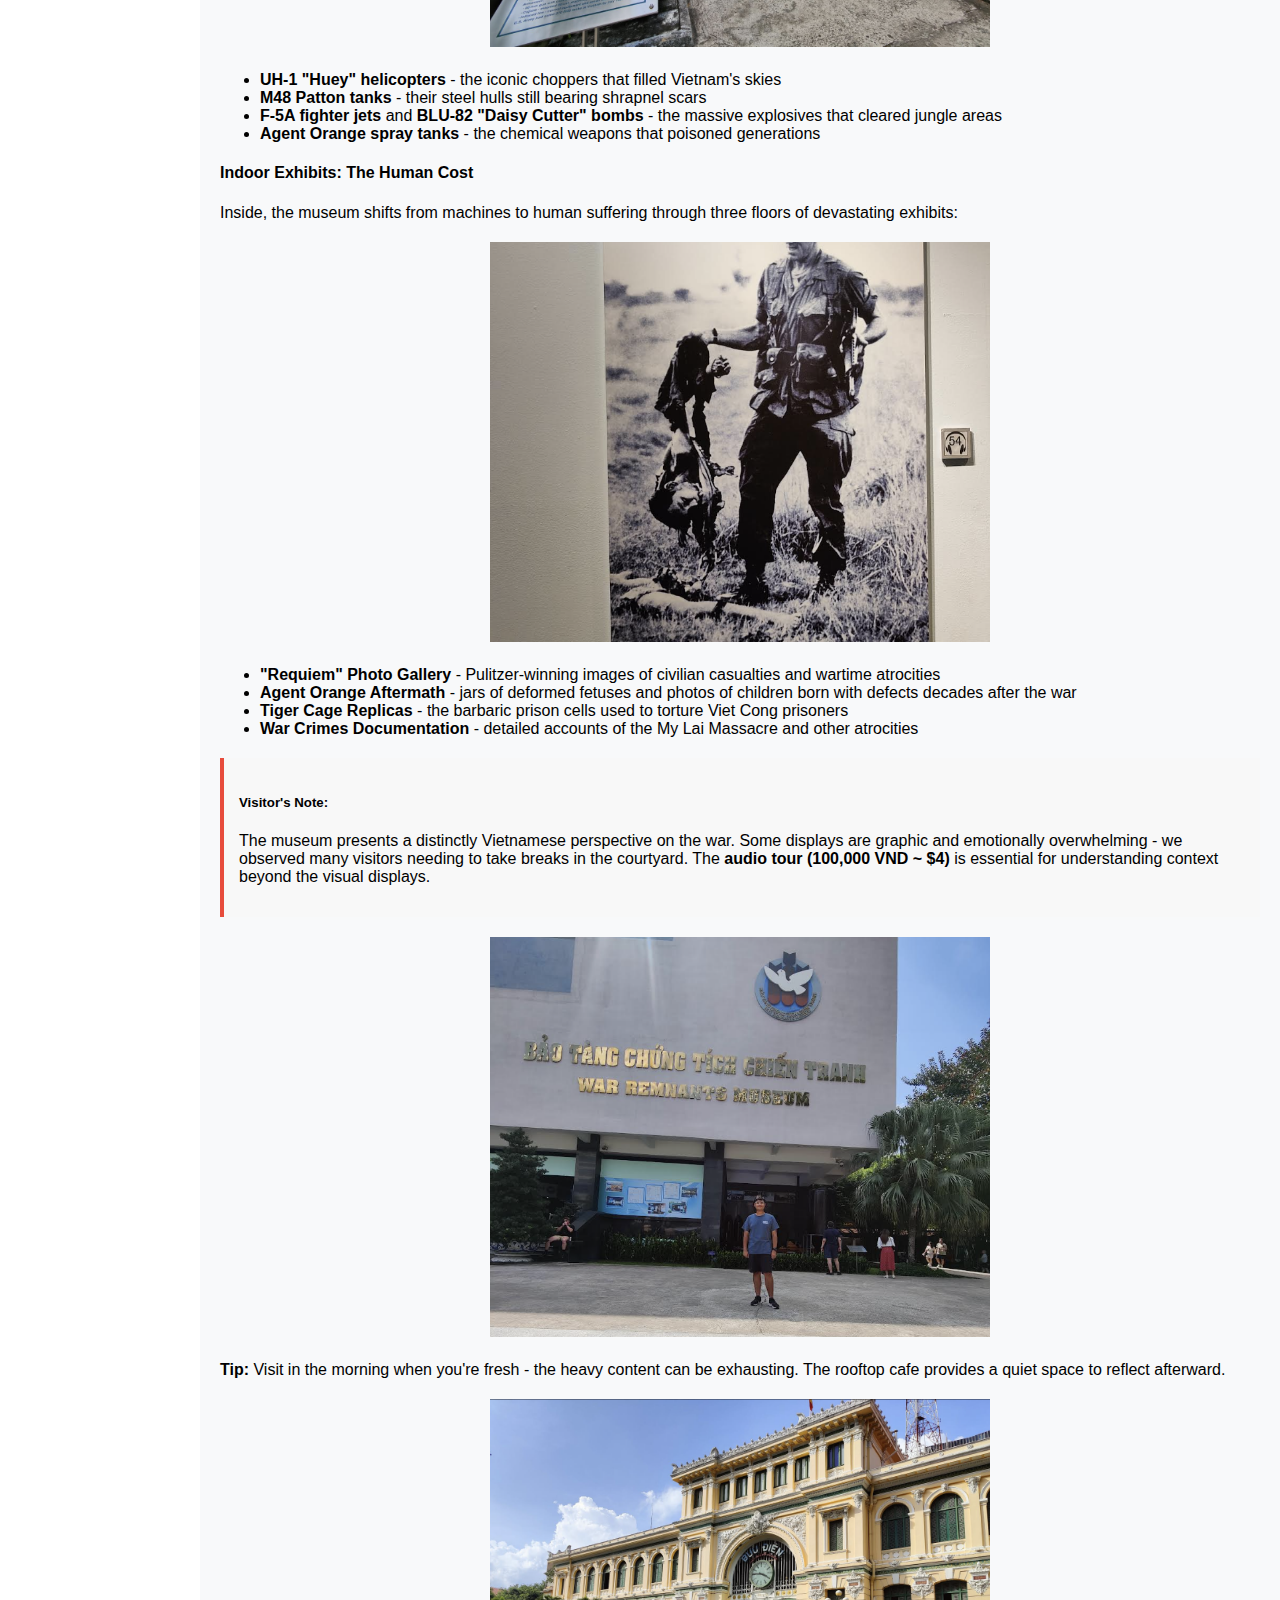
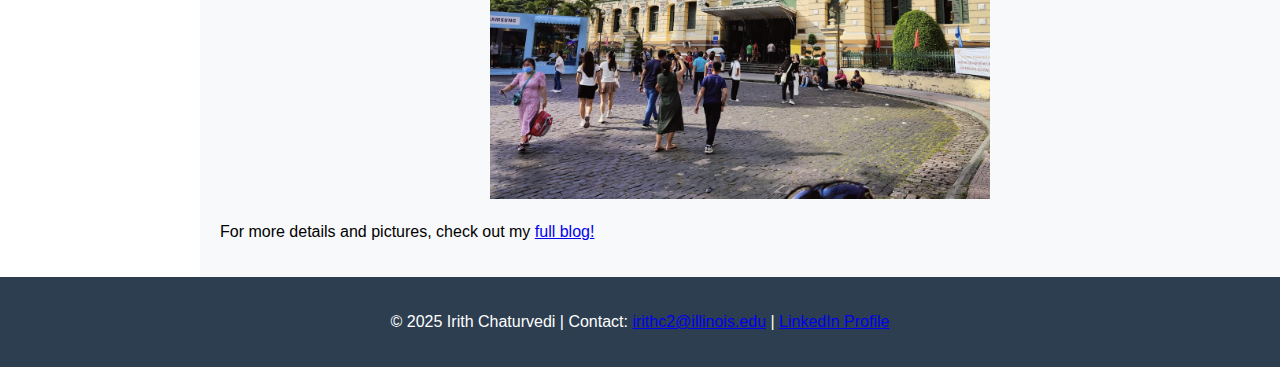
==== commit 2f7fd895: "format_update" ====
--- a/blog.html
+++ b/blog.html
@@ -107,7 +107,7 @@
             
             <h3><strong>15 DAYS OR MORE:</strong></h3>
             
-            <h6><strong>3 Days – Ho Chi Minh City</strong></h6>
+            <h5><strong>3 Days – Ho Chi Minh City</strong></h5>
 
             <img src="assets/blog/hcmc.png" style="width: 500px; height: 400px; object-fit: cover;" alt="Ho Chi Minh City">
             
@@ -120,7 +120,7 @@
                 against the Americans.
             </p>
             
-            <h7><strong>Places of Interest:</strong></h7>
+            <h5><strong>Places of Interest:</strong></h5>
             
             <p><strong>a) Cu Chi Tunnels</strong></p>
     
@@ -138,10 +138,11 @@
             <p>
                 Modern visitors can crawl through <strong>slightly widened</strong> tunnel sections (claustrophobia warning!), fire AK-47s at a shooting range (with live ammo), and watch archival propaganda films at the on-site museum. The adjacent <em>Ben Duoc Memorial Temple</em> honors 45,000 Vietnamese soldiers who died defending the tunnels.
             </p>
-
+            <div style="text-align: center; margin: 20px 0;">
             <img src="assets/blog/cu-chi-tunnel.png" style="width: 500px; height: 400px; object-fit: cover;">
+            </div>
             <div style="background: #f8f8f8; padding: 15px; margin: 20px 0; border-left: 4px solid #e74c3c;">
-                <h6><strong>Pro Tip:</strong></h6>
+                <h5><strong>Pro Tip:</strong></h5>
                 <p>
                     Visit the <strong>Ben Dinh</strong> site for tourist-friendly tunnels, or <strong>Ben Duoc</strong> for a more authentic (but challenging) experience. Wear quick-dry clothing—the humidity 
                     hits 90% year-round!
@@ -170,7 +171,7 @@
             </div>
 
             <div style="background: #f8f8f8; padding: 15px; margin: 20px 0; border-left: 4px solid #e74c3c;">
-                <h6><strong>Pro Tip:</strong></h6>
+                <h5><strong>Pro Tip:</strong></h5>
                 <ul>
                     <li><strong>Timing:</strong> The street peaks between 10PM-2AM but bars serve until 4AM</li>
                     <li><strong>Scams:</strong> Avoid "friendly" girls inviting you to "special bars"—they work on commission</li>
@@ -195,7 +196,9 @@
     <p>
         The courtyard hits you first - a chilling open-air graveyard of American military hardware:
     </p>
+    <div style="text-align: center; margin: 20px 0;">
     <img src="assets/blog/war1.png" style="width: 500px; height: 400px; object-fit: cover;">
+    </div>
     <ul>
         <li><strong>UH-1 "Huey" helicopters</strong> - the iconic choppers that filled Vietnam's skies</li>
         <li><strong>M48 Patton tanks</strong> - their steel hulls still bearing shrapnel scars</li>
@@ -208,7 +211,9 @@
     <p>
         Inside, the museum shifts from machines to human suffering through three floors of devastating exhibits:
     </p>
+    <div style="text-align: center; margin: 20px 0;">
     <img src="assets/blog/war3.png" style="width: 500px; height: 400px; object-fit: cover;">
+    </div>
     <ul>
         <li><strong>"Requiem" Photo Gallery</strong> - Pulitzer-winning images of civilian casualties and wartime atrocities</li>
         <li><strong>Agent Orange Aftermath</strong> - jars of deformed fetuses and photos of children born with defects decades after the war</li>
@@ -217,12 +222,14 @@
     </ul>
 
     <div style="background: #f8f8f8; padding: 15px; margin: 20px 0; border-left: 4px solid #e74c3c;">
-        <h6><strong>Visitor's Note:</strong></h6>
+        <h5><strong>Visitor's Note:</strong></h5>
         <p>
             The museum presents a distinctly Vietnamese perspective on the war. Some displays are graphic and emotionally overwhelming - we observed many visitors needing to take breaks in the courtyard. The <strong>audio tour (100,000 VND ~ $4)</strong> is essential for understanding context beyond the visual displays.
         </p>
     </div>
+    <div style="text-align: center; margin: 20px 0;">
     <img src="assets/blog/war2.png" style="width: 500px; height: 400px; object-fit: cover;">
+    </div>
     <p>
         <strong>Tip:</strong> Visit in the morning when you're fresh - the heavy content can be exhausting. The rooftop cafe provides a quiet space to reflect afterward.
     </p>
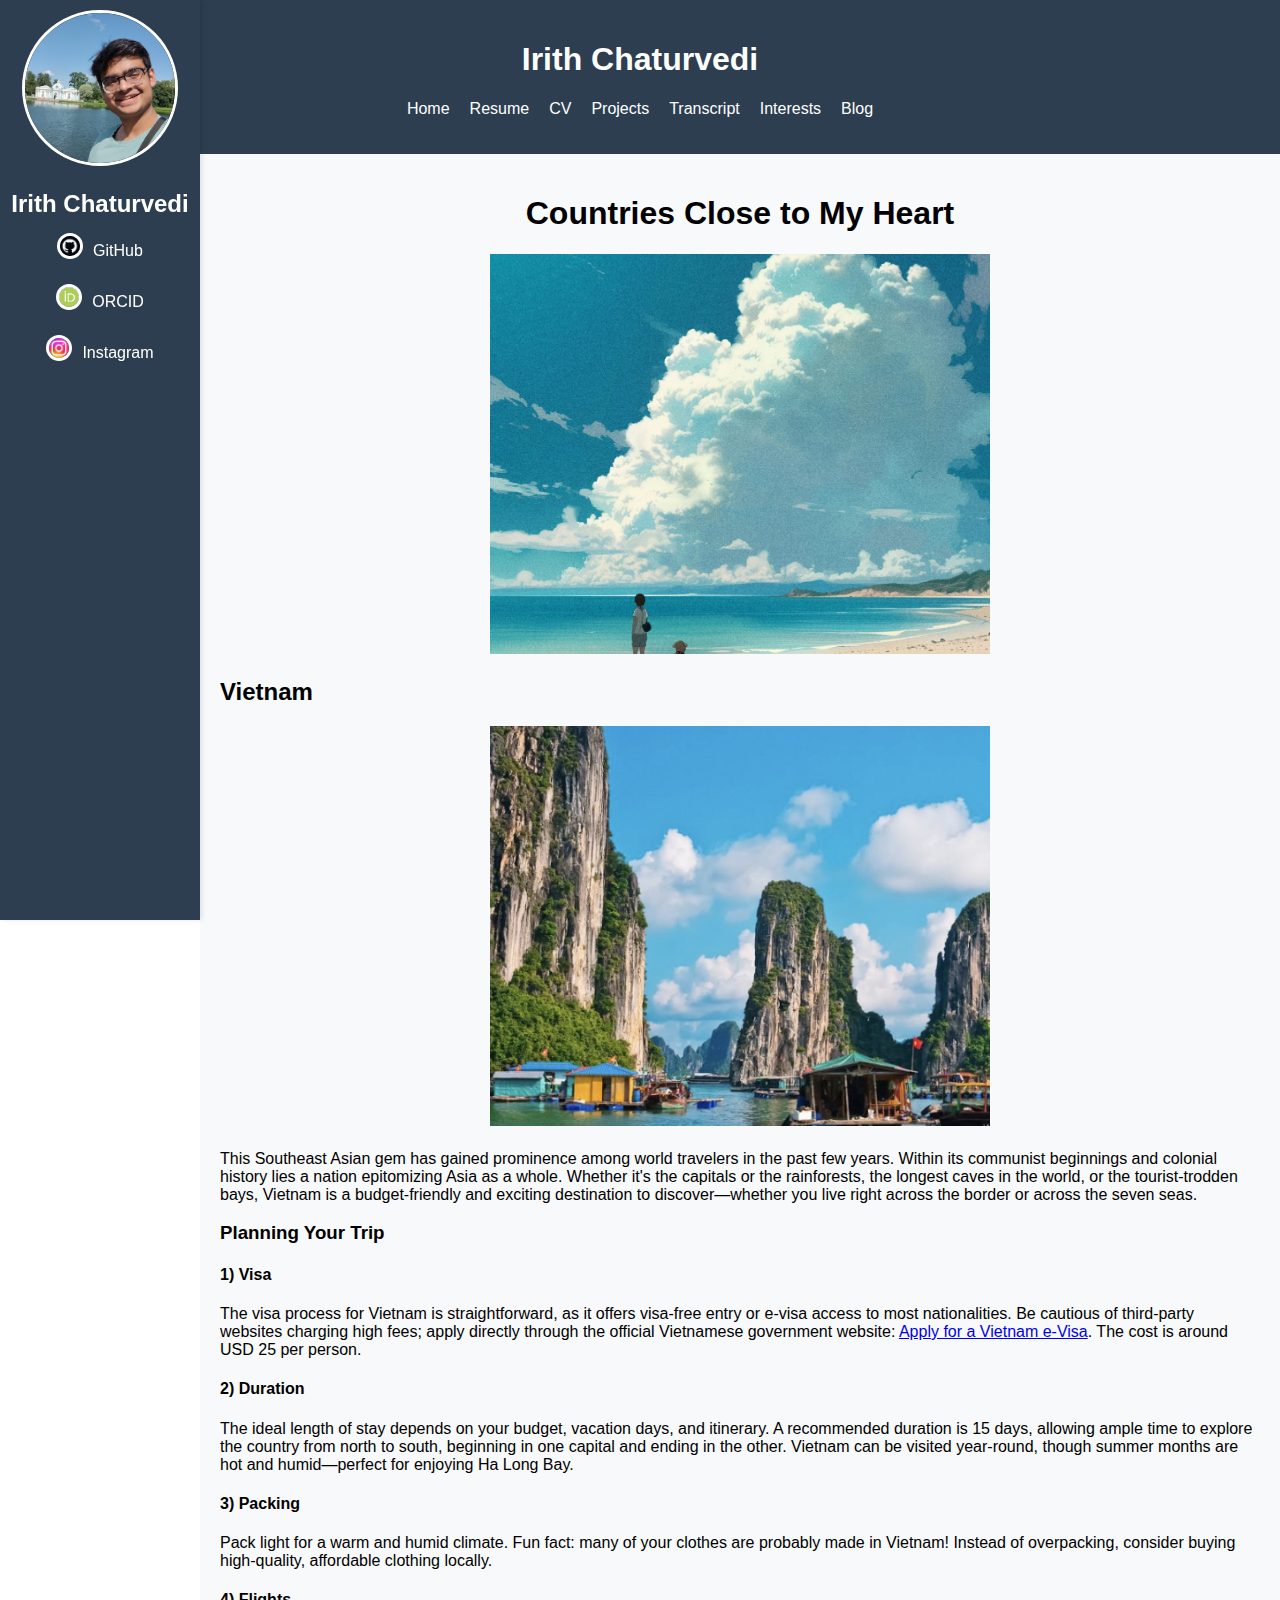
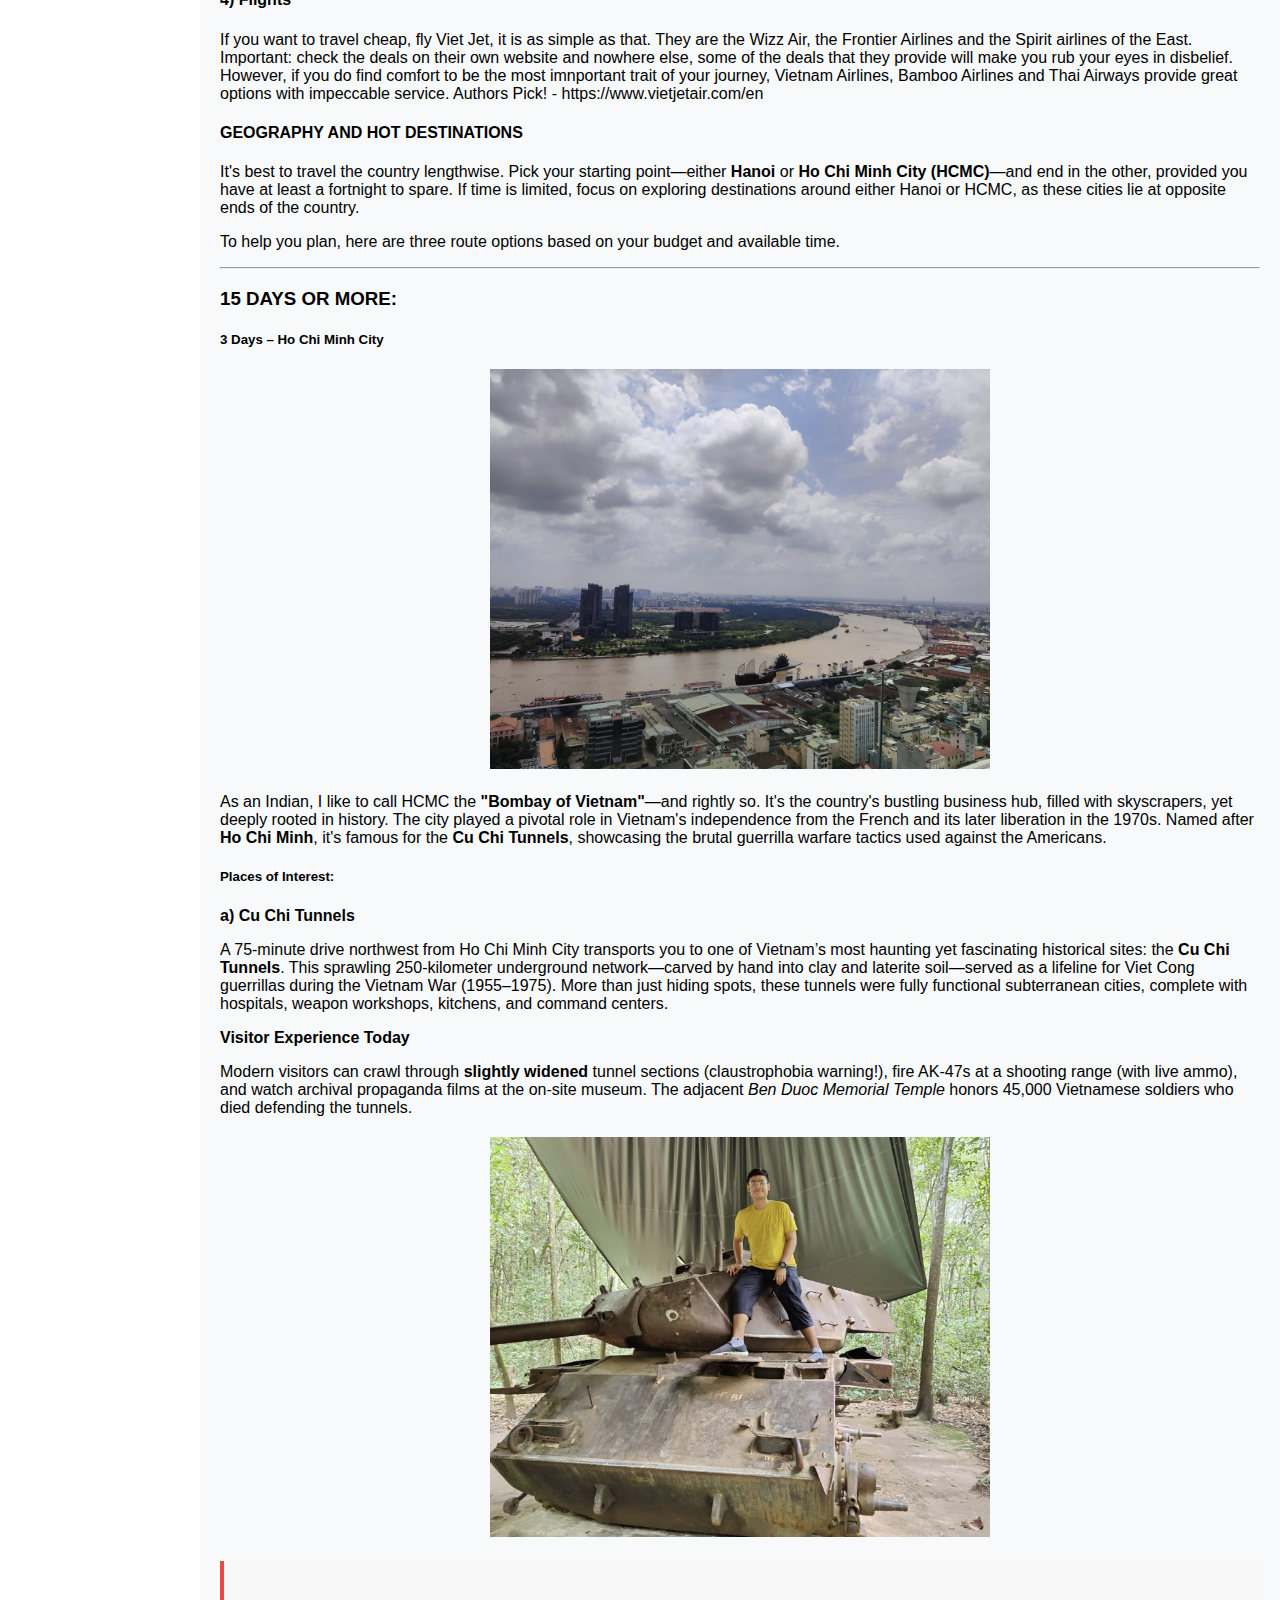
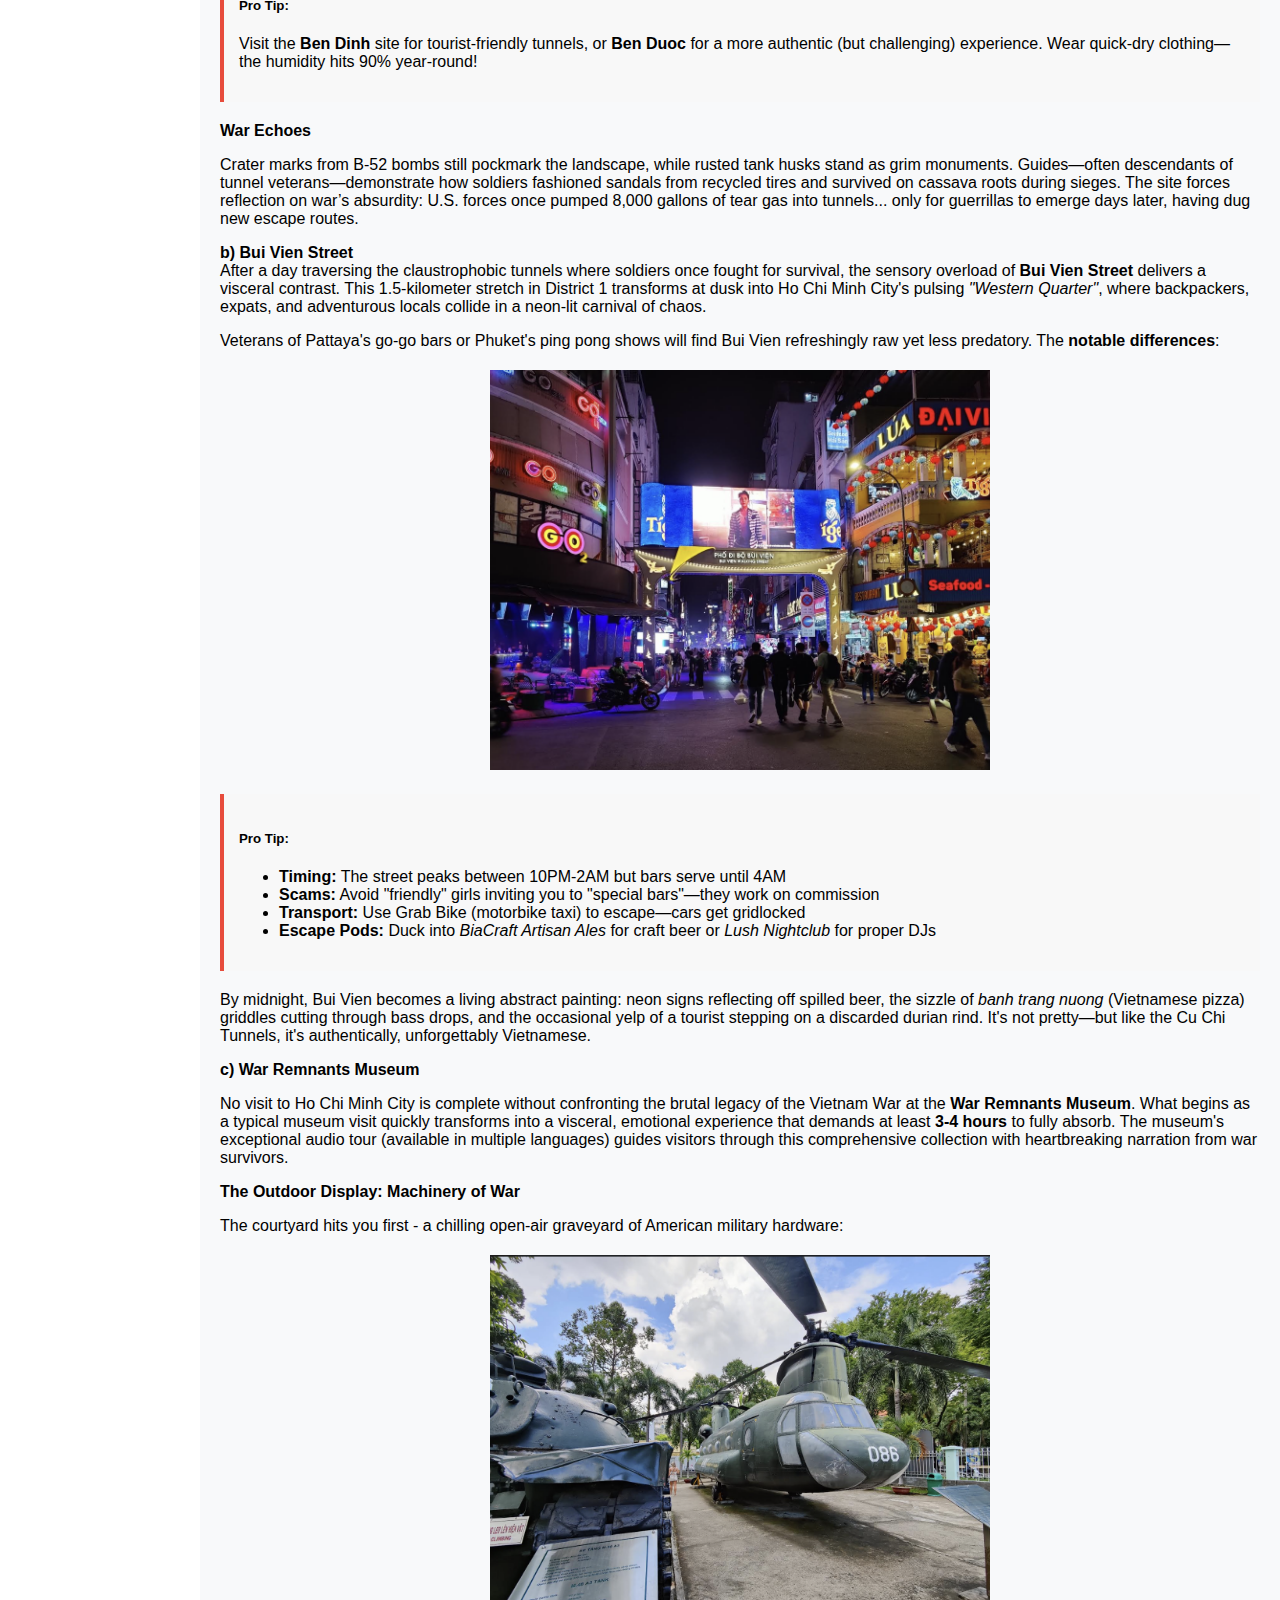
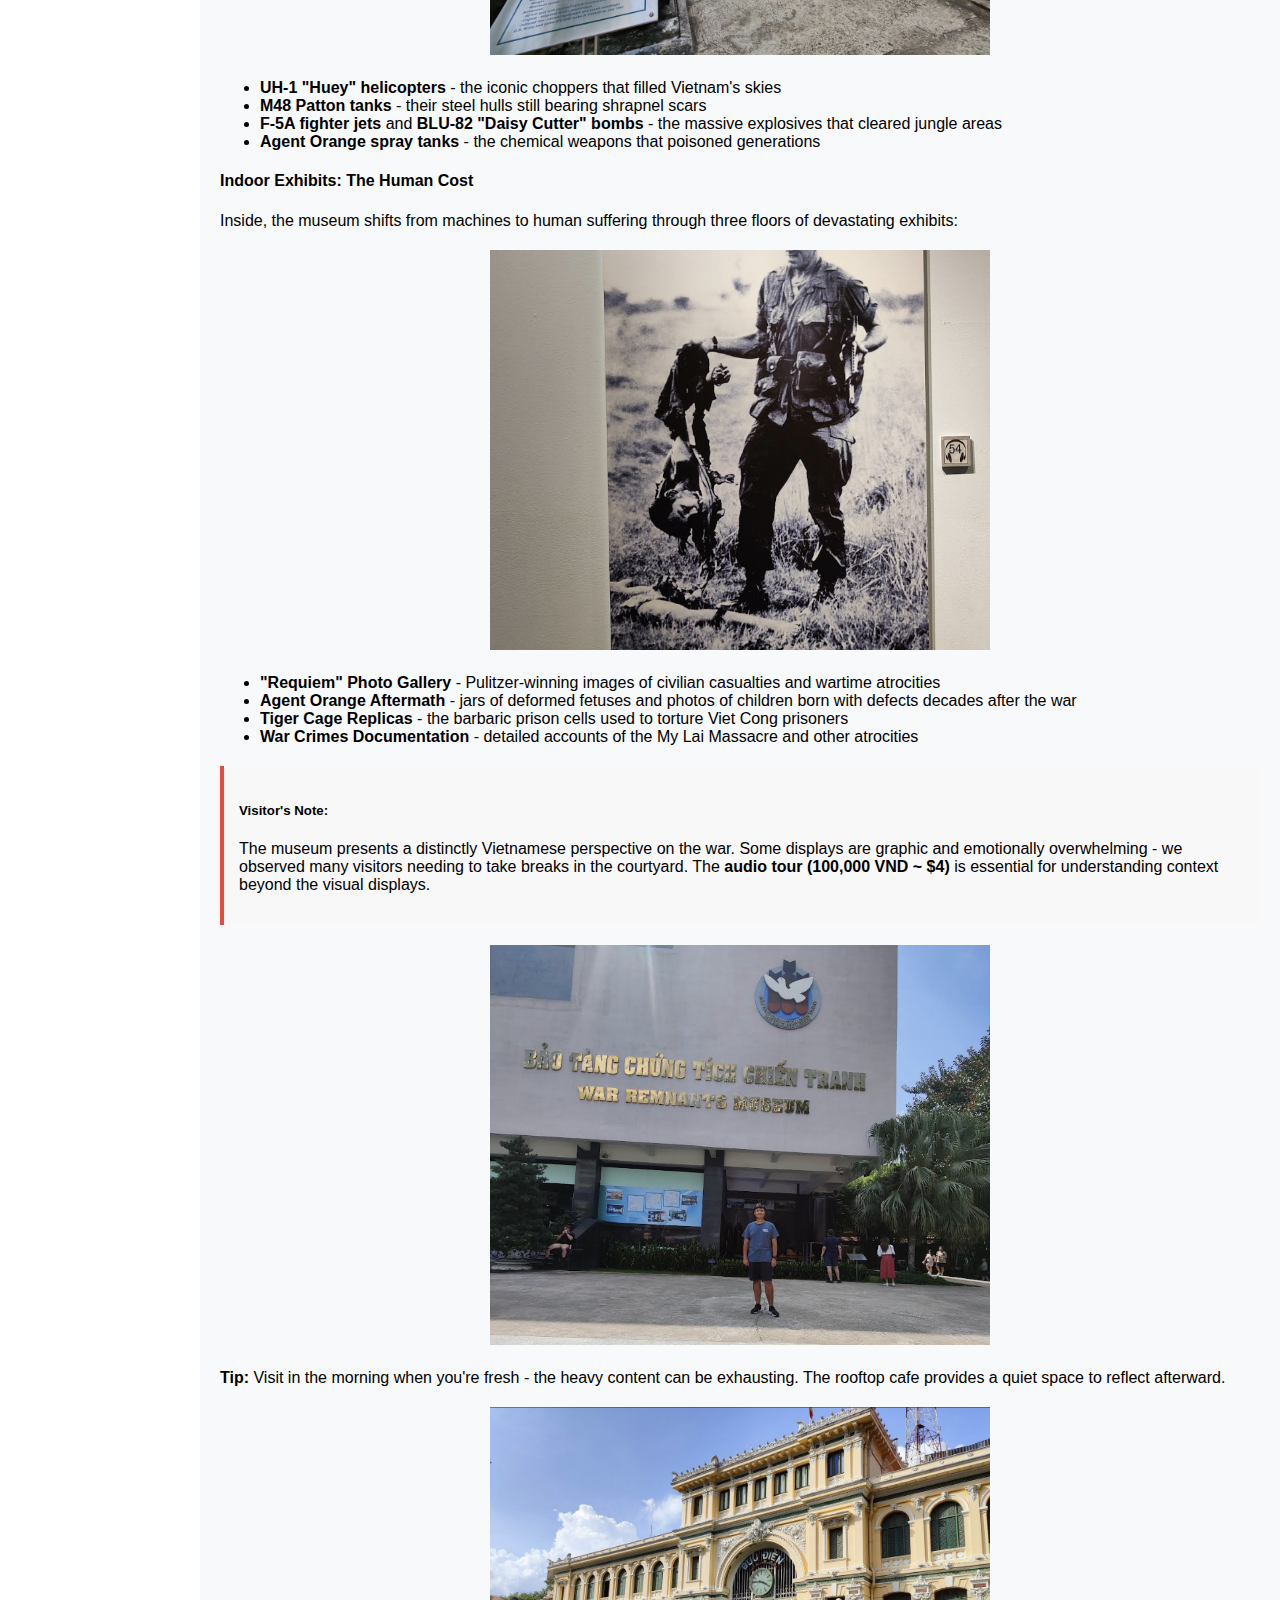
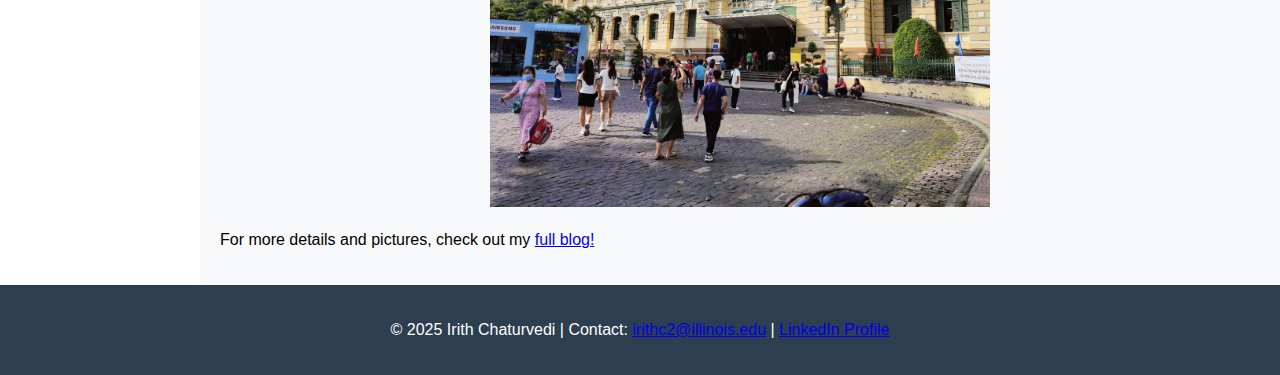
==== commit c79c4bfe: "center-align" ====
--- a/blog.html
+++ b/blog.html
@@ -46,12 +46,16 @@
 
     <main>
         <section>
+            <div style="text-align: center; margin: 20px 0;">
             <h1>Countries Close to My Heart</h1>
+            </div>
+            <div style="text-align: center; margin: 20px 0;">
             <img src="assets/blog/blog-1.png" style="width: 500px; height: 400px; object-fit: cover;" alt="Blog Cover Image">
-
+            </div>
             <h2>Vietnam</h2>
+            <div style="text-align: center; margin: 20px 0;">
             <img src="assets/blog/vietnam.png" style="width: 500px; height: 400px; object-fit: cover;" alt="Vietnam">
-
+            </div>
             <p>
                 This Southeast Asian gem has gained prominence among world travelers in the past few years. 
                 Within its communist beginnings and colonial history lies a nation epitomizing Asia as a whole. 
@@ -109,8 +113,9 @@
             
             <h5><strong>3 Days – Ho Chi Minh City</strong></h5>
 
+            <div style="text-align: center; margin: 20px 0;">
             <img src="assets/blog/hcmc.png" style="width: 500px; height: 400px; object-fit: cover;" alt="Ho Chi Minh City">
-            
+            </div>
             <p>
                 As an Indian, I like to call HCMC the <strong>"Bombay of Vietnam"</strong>—and rightly 
                 so. It's the country's bustling business hub, filled with skyscrapers, yet deeply rooted in 
@@ -167,7 +172,7 @@
             
 
             <div style="text-align: center; margin: 20px 0;">
-                <img src="assets/blog/bui-vien.png" style="width: 500px; height: 400px; object-fit: cover;" alt="Bui Vien Street">
+            <img src="assets/blog/bui-vien.png" style="width: 500px; height: 400px; object-fit: cover;" alt="Bui Vien Street">
             </div>
 
             <div style="background: #f8f8f8; padding: 15px; margin: 20px 0; border-left: 4px solid #e74c3c;">
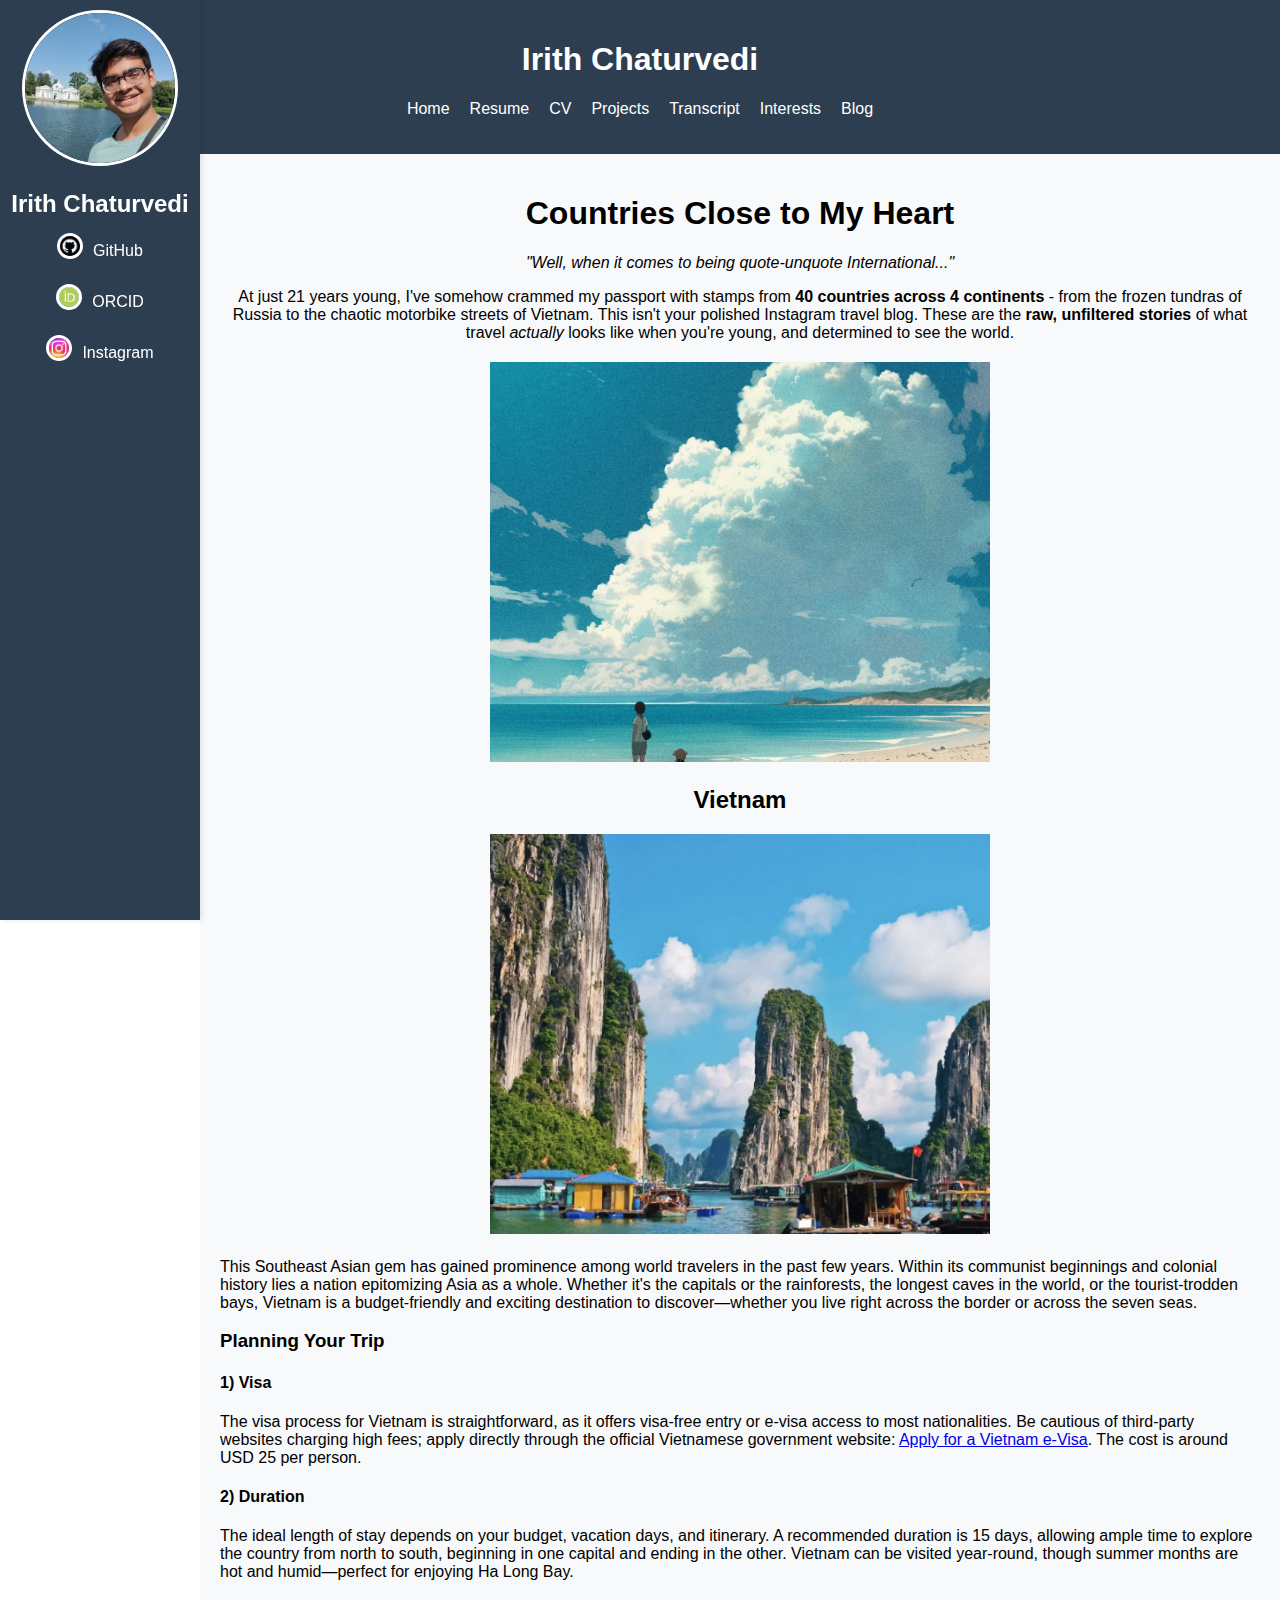
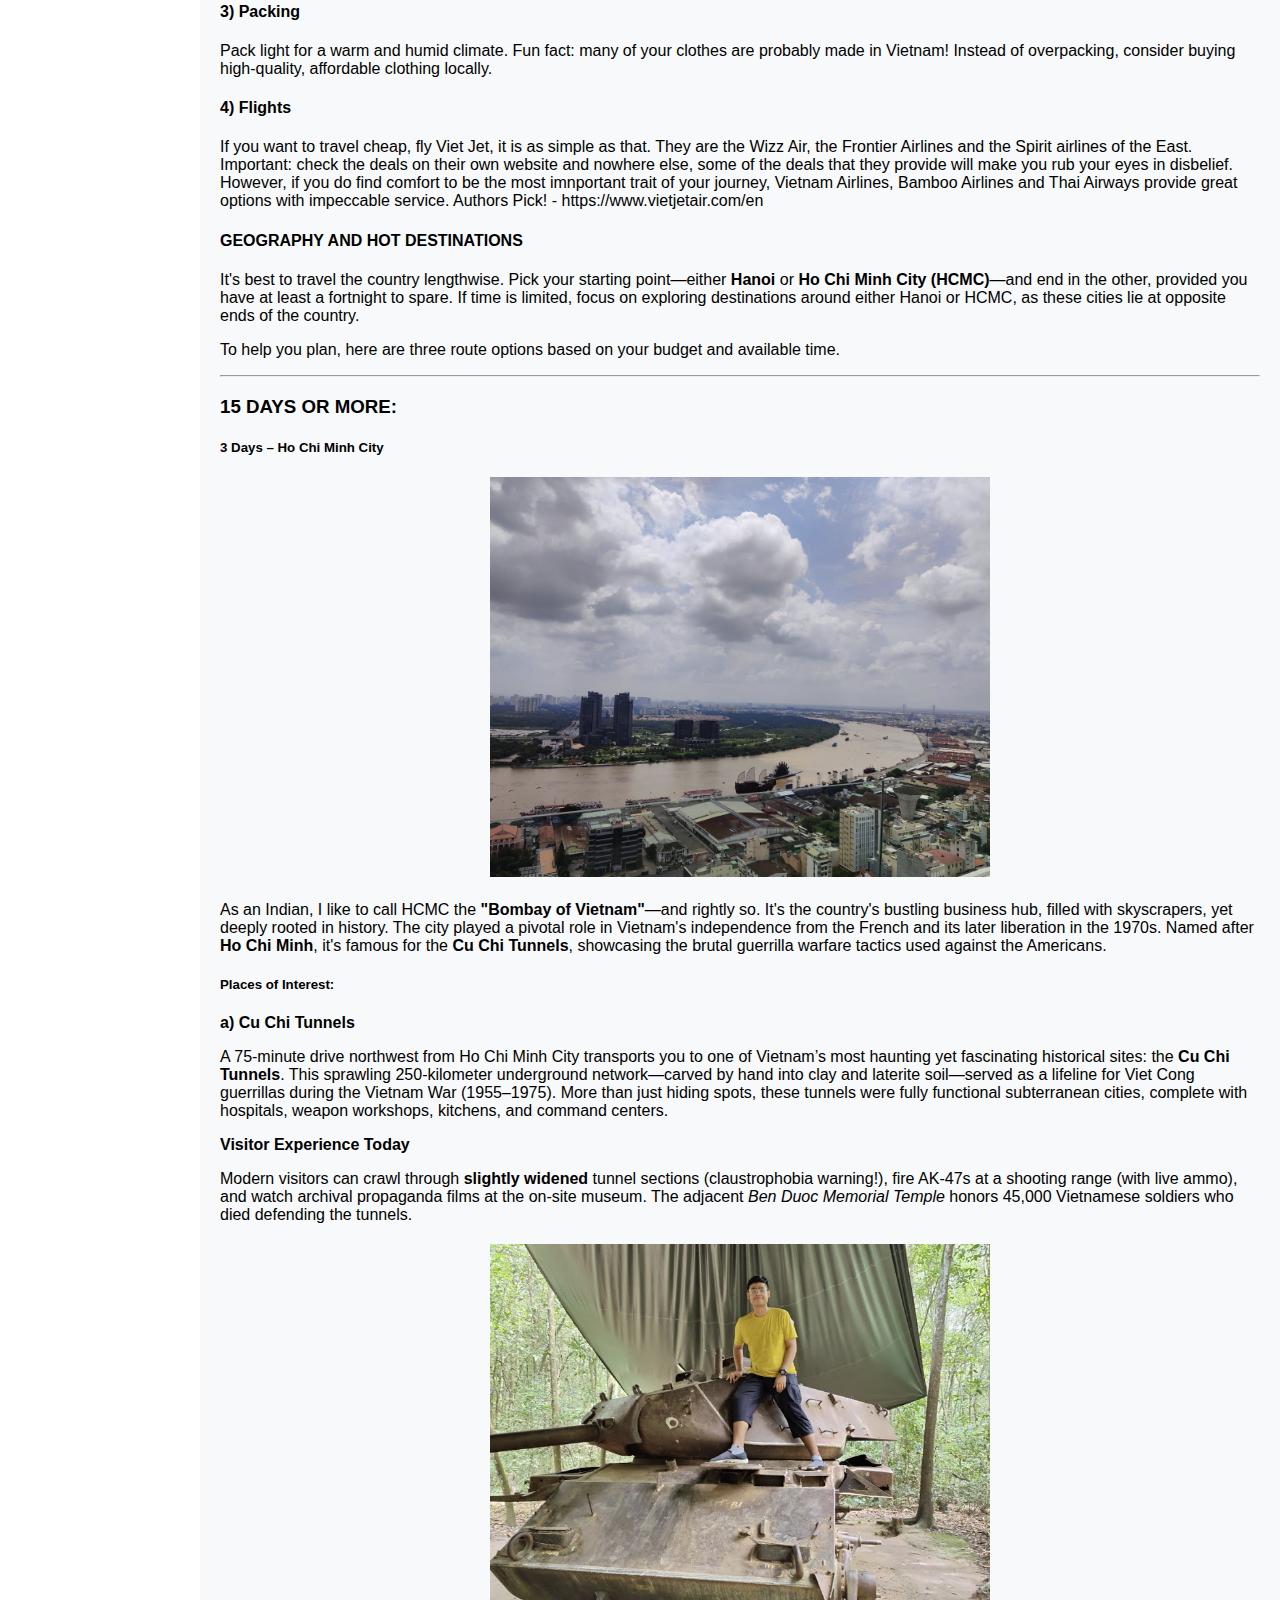
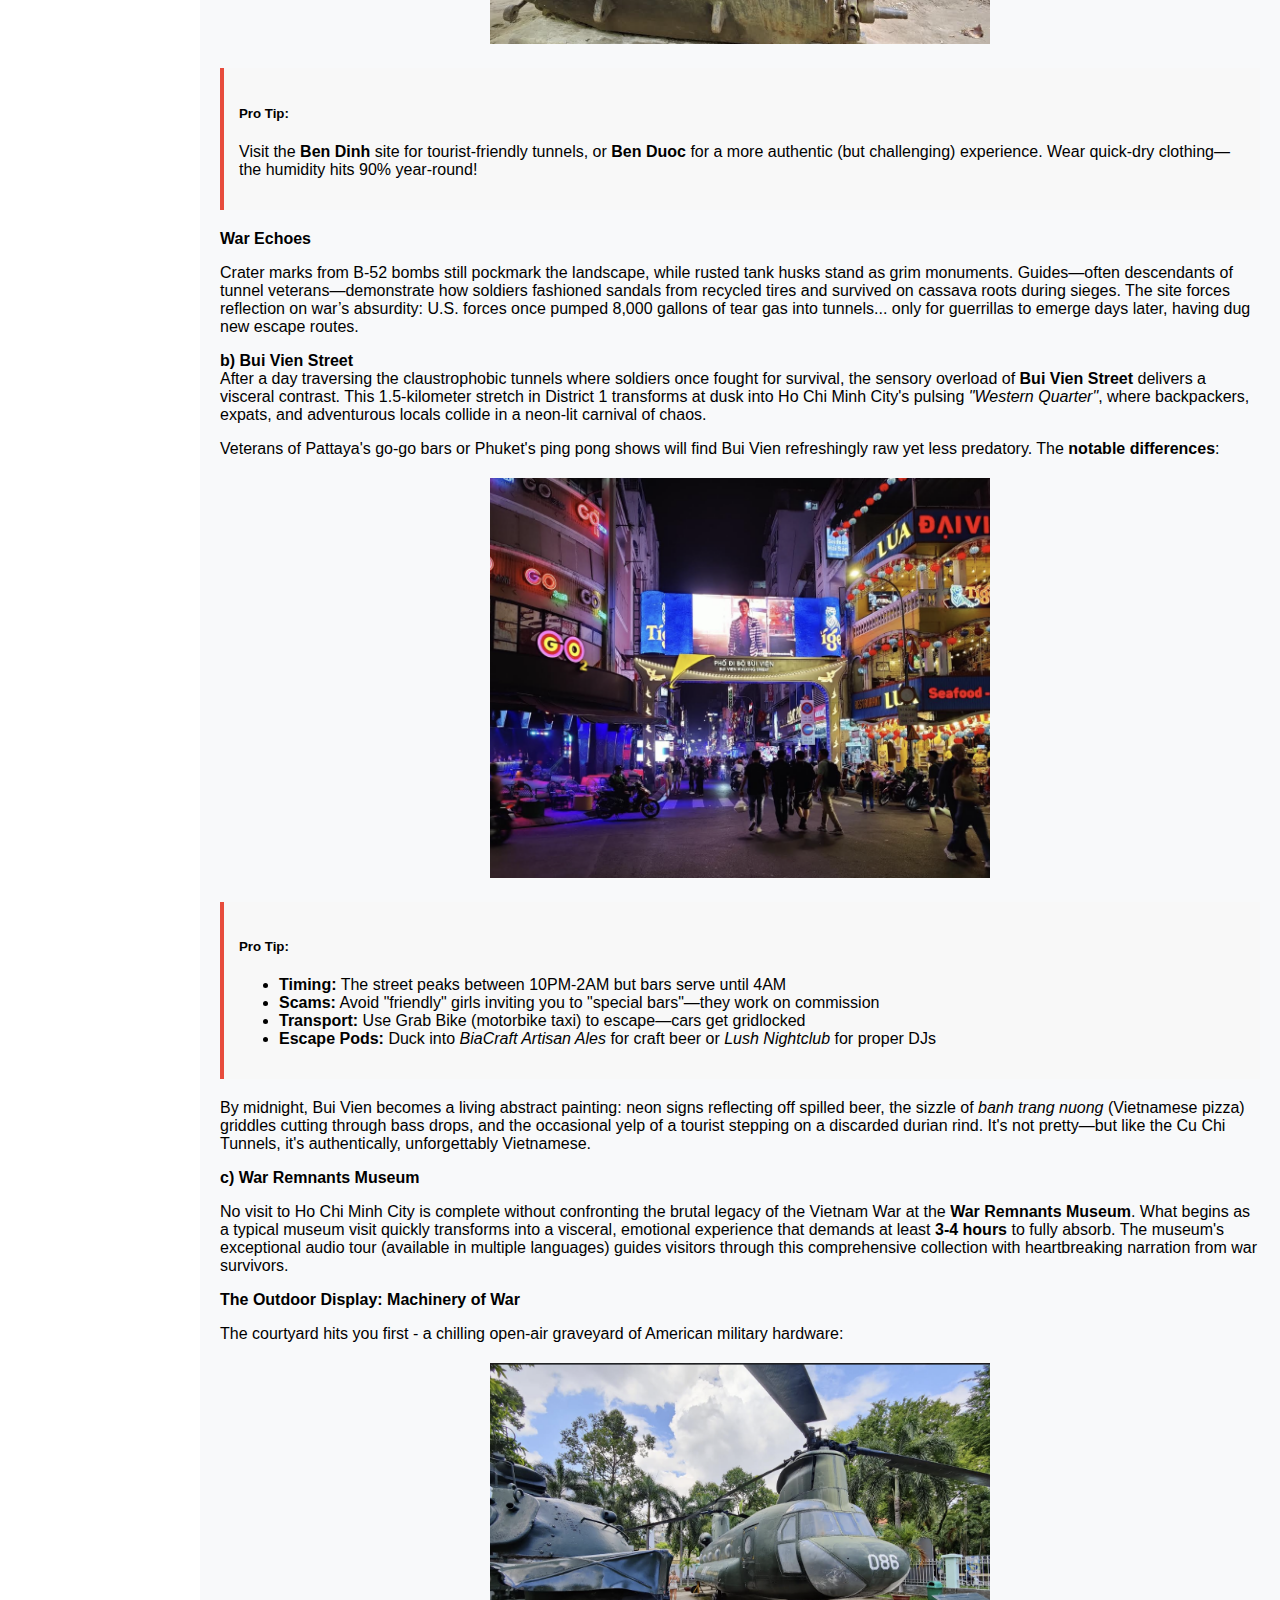
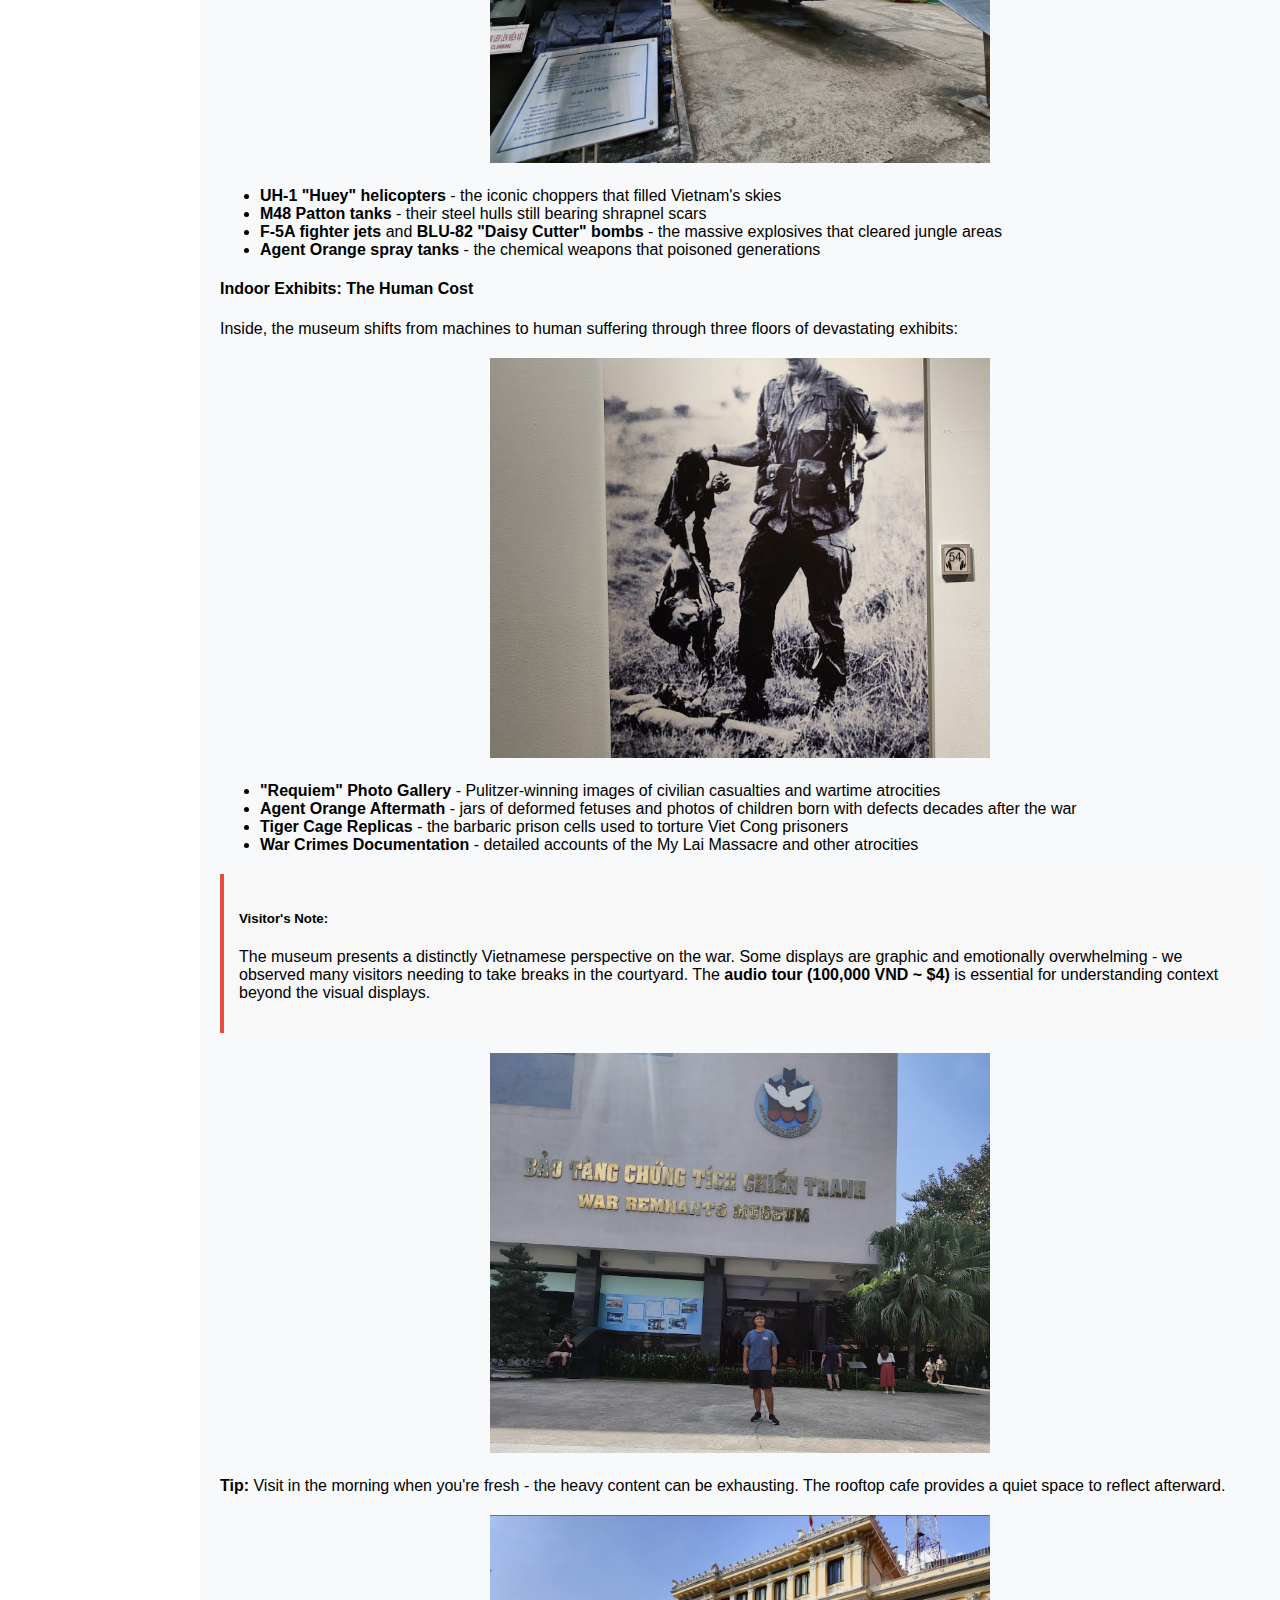
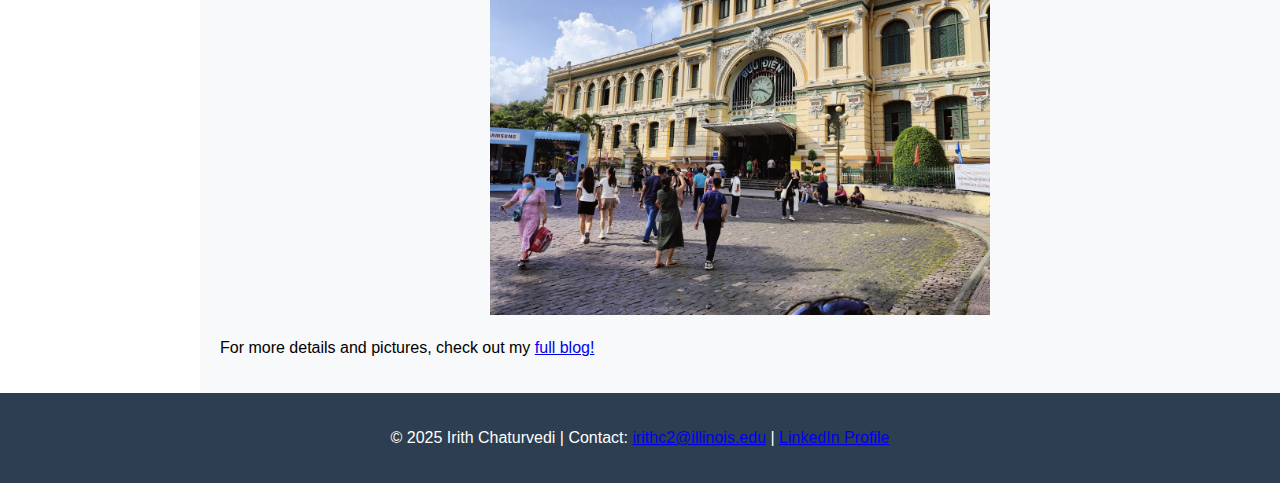
==== commit e515ba6f: "blog and interests update" ====
--- a/blog.html
+++ b/blog.html
@@ -48,12 +48,19 @@
         <section>
             <div style="text-align: center; margin: 20px 0;">
             <h1>Countries Close to My Heart</h1>
+            <p><em>"Well, when it comes to being quote-unquote International..."</em></p>
+    
+            <p>
+                At just 21 years young, I've somehow crammed my passport with stamps from 
+                <strong>40 countries across 4 continents</strong> - from the frozen tundras of Russia to 
+                the chaotic motorbike streets of Vietnam. This isn't your polished Instagram travel blog. 
+                These are the <strong>raw, unfiltered stories</strong> of what travel <em>actually</em> 
+                looks like when you're young, and determined to see the world.
+            </p>
             </div>
             <div style="text-align: center; margin: 20px 0;">
             <img src="assets/blog/blog-1.png" style="width: 500px; height: 400px; object-fit: cover;" alt="Blog Cover Image">
-            </div>
             <h2>Vietnam</h2>
-            <div style="text-align: center; margin: 20px 0;">
             <img src="assets/blog/vietnam.png" style="width: 500px; height: 400px; object-fit: cover;" alt="Vietnam">
             </div>
             <p>
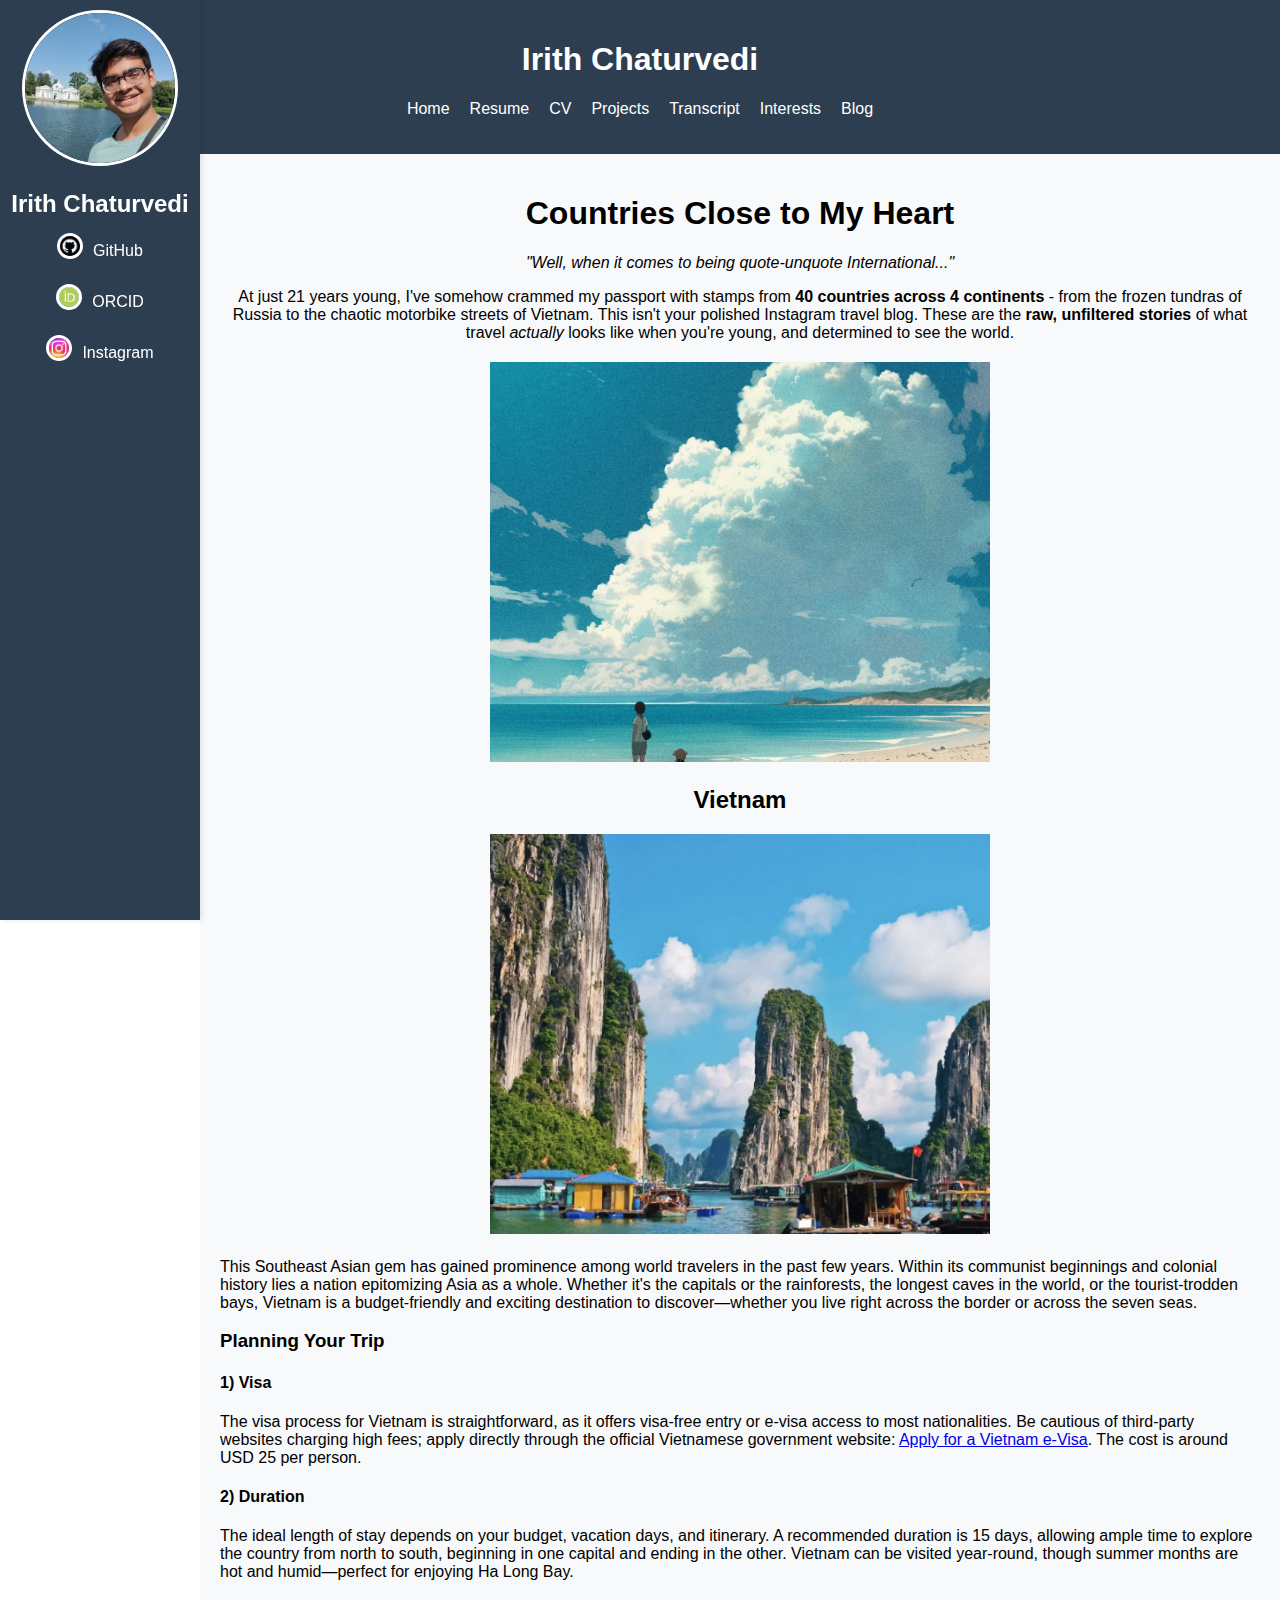
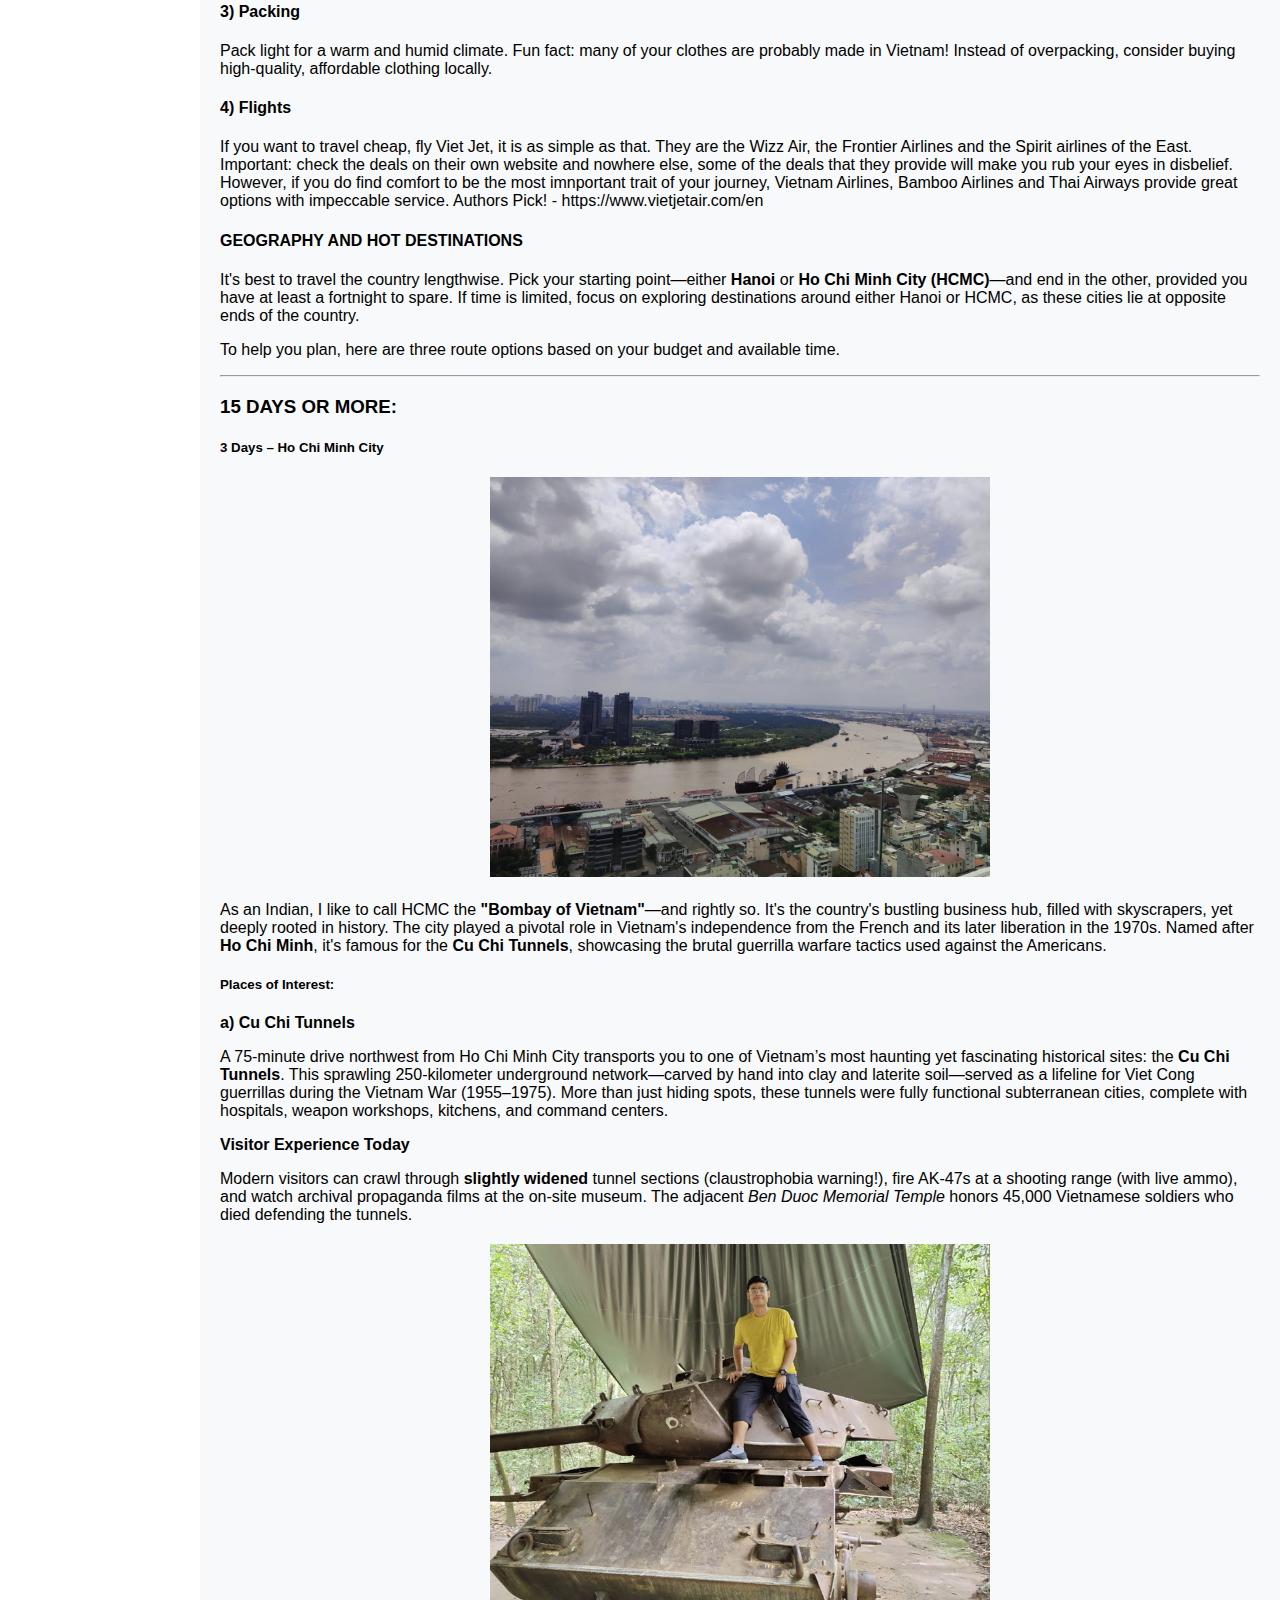
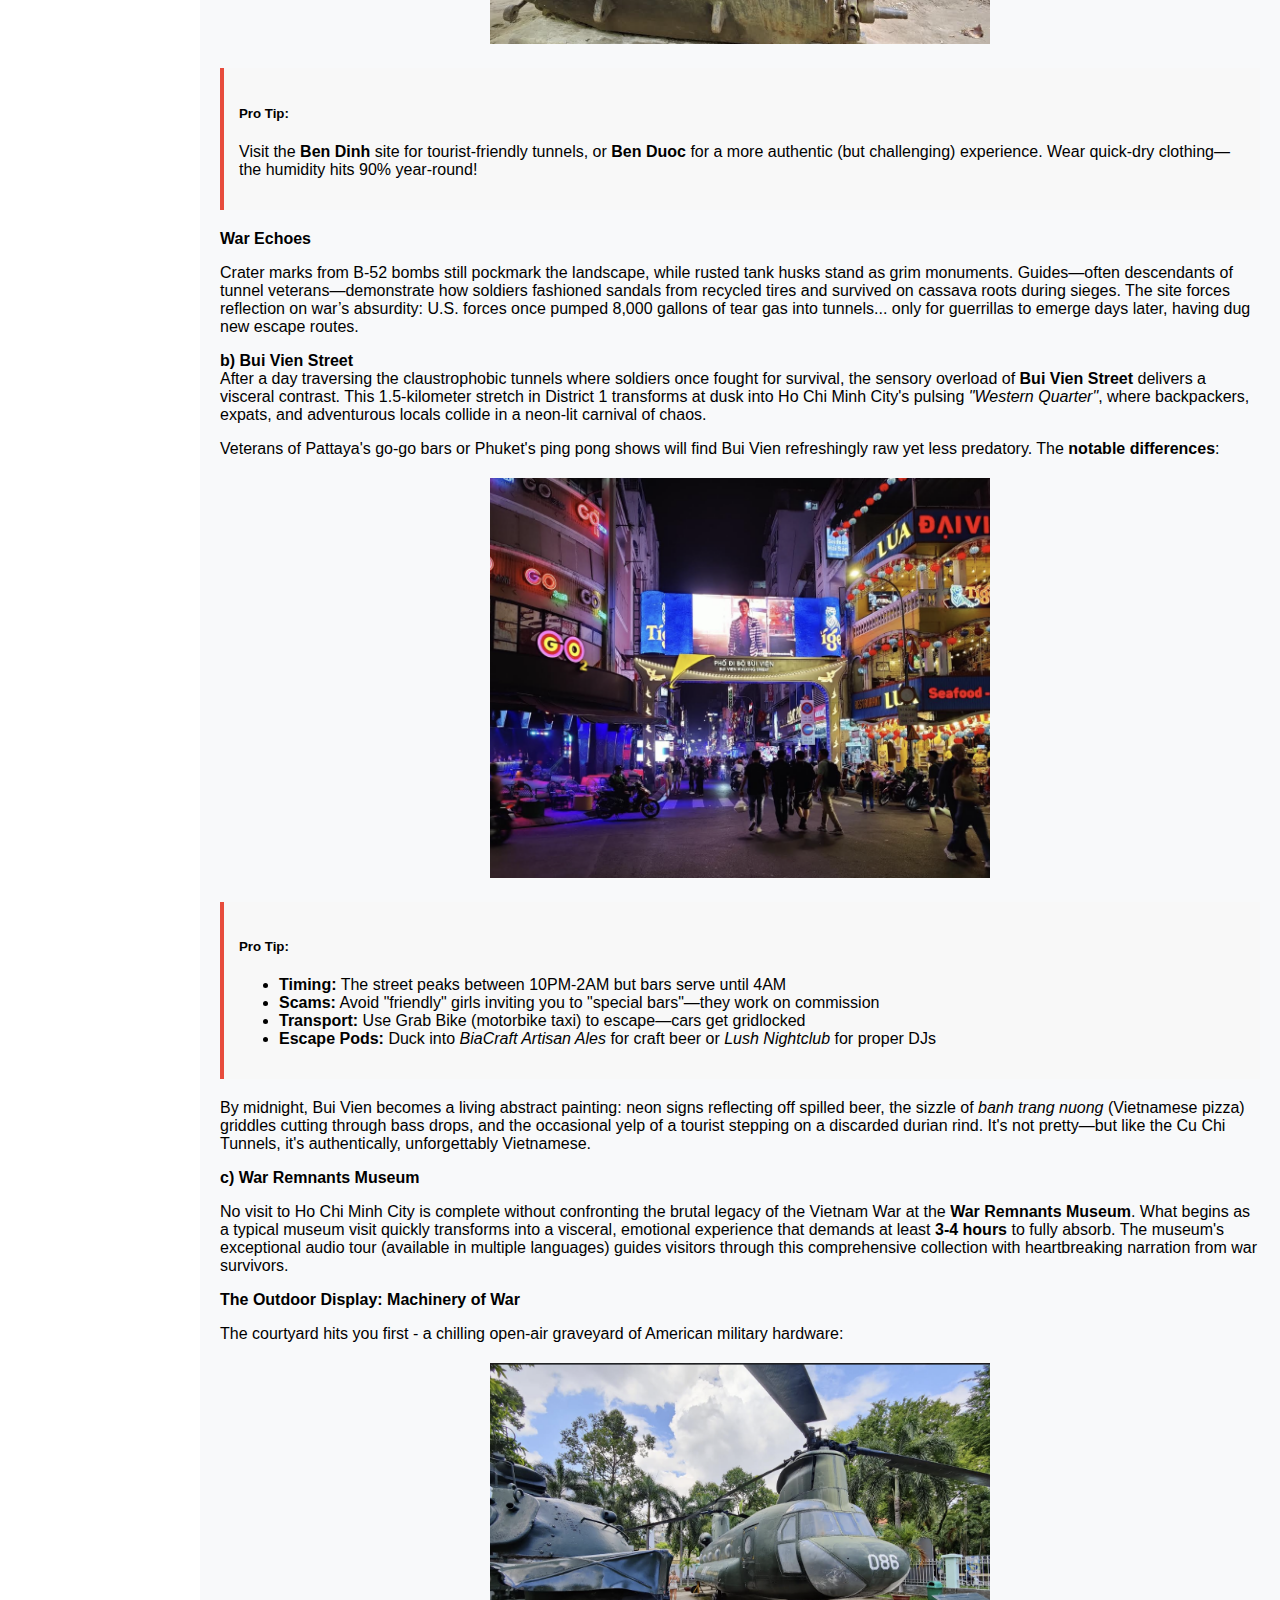
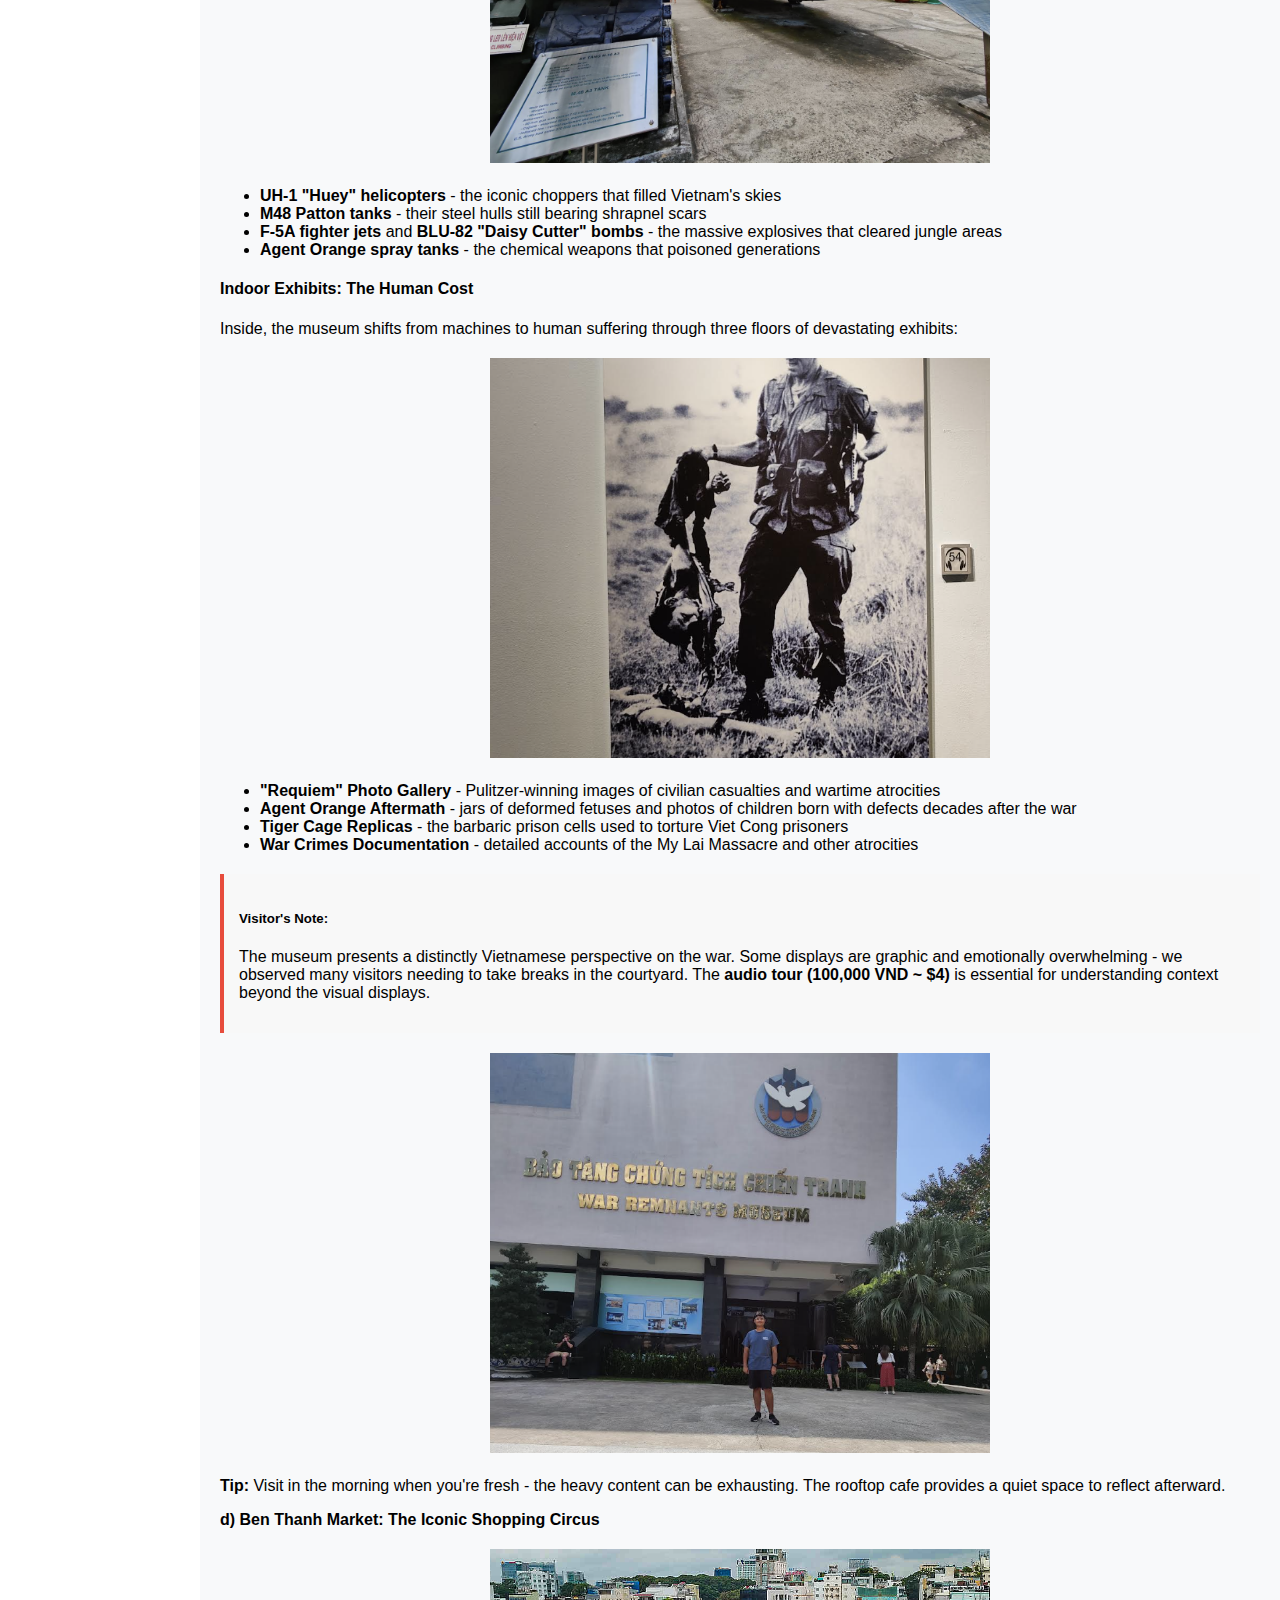
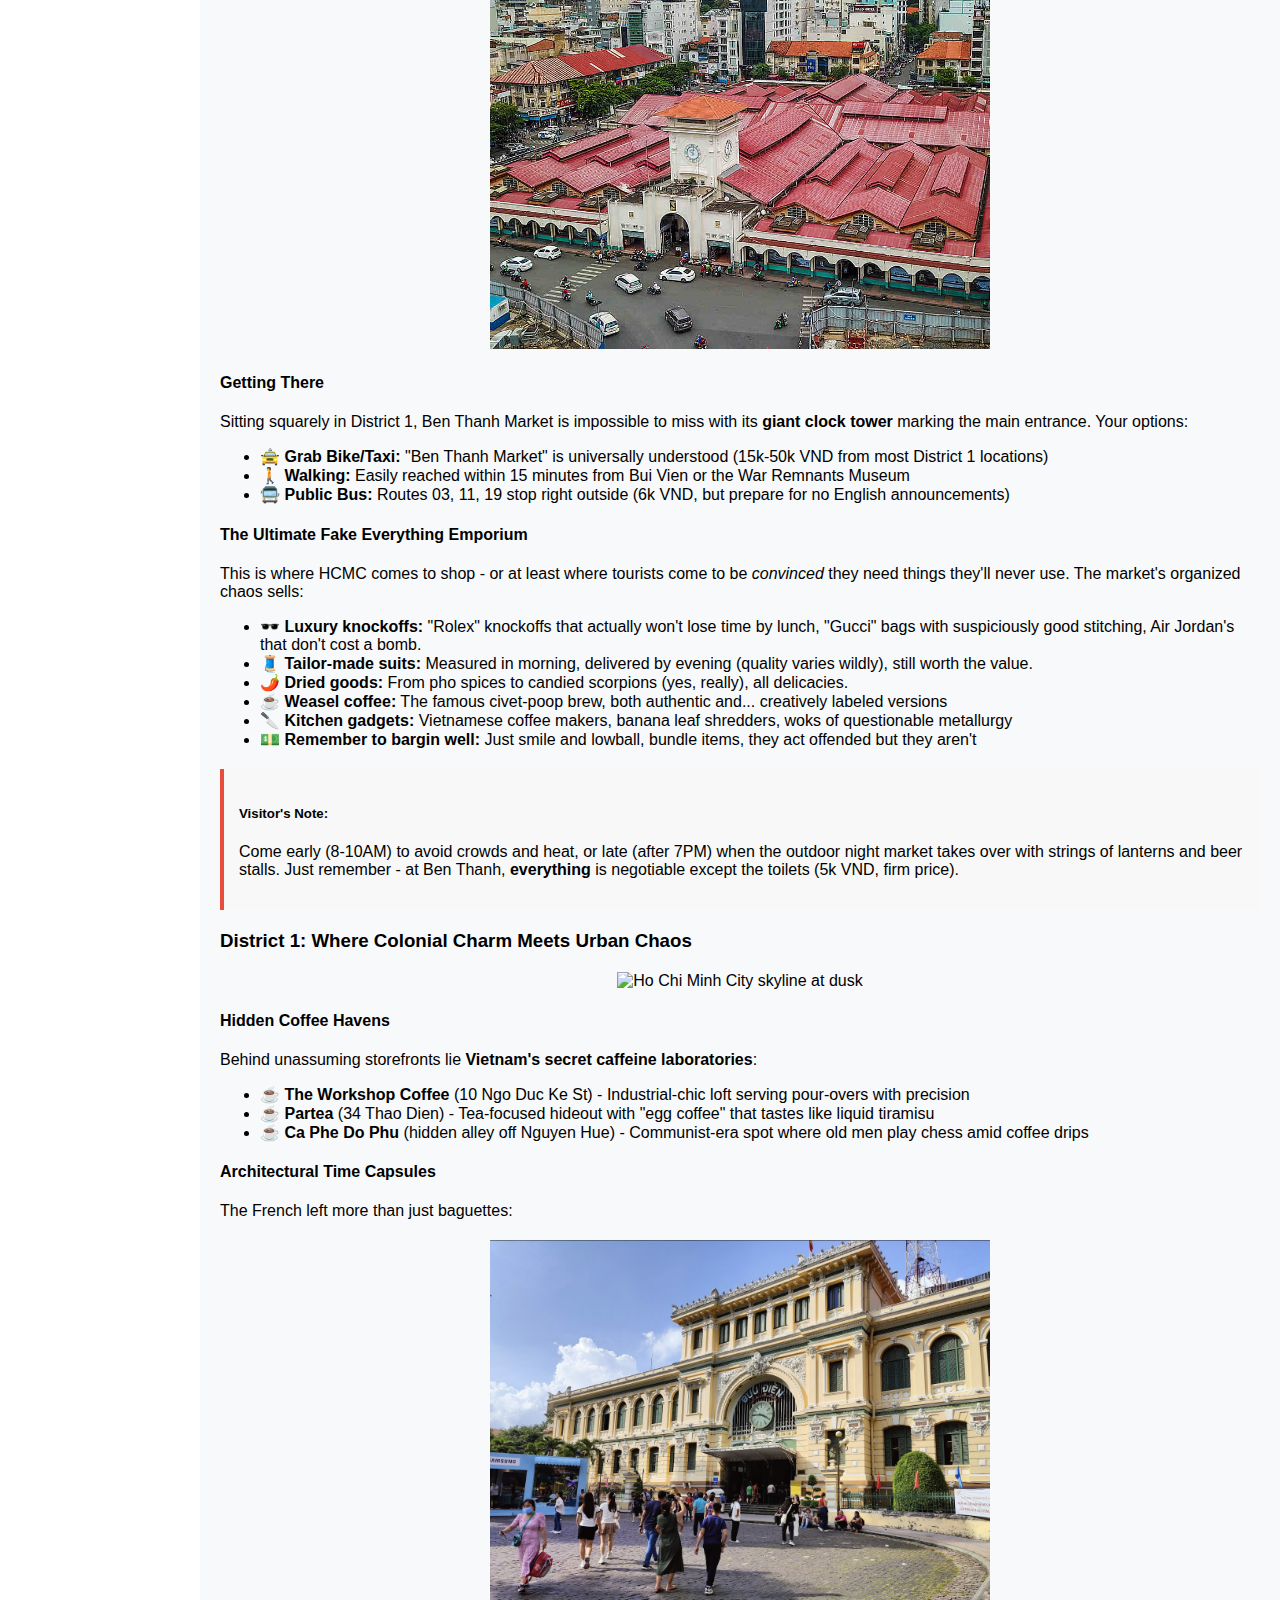
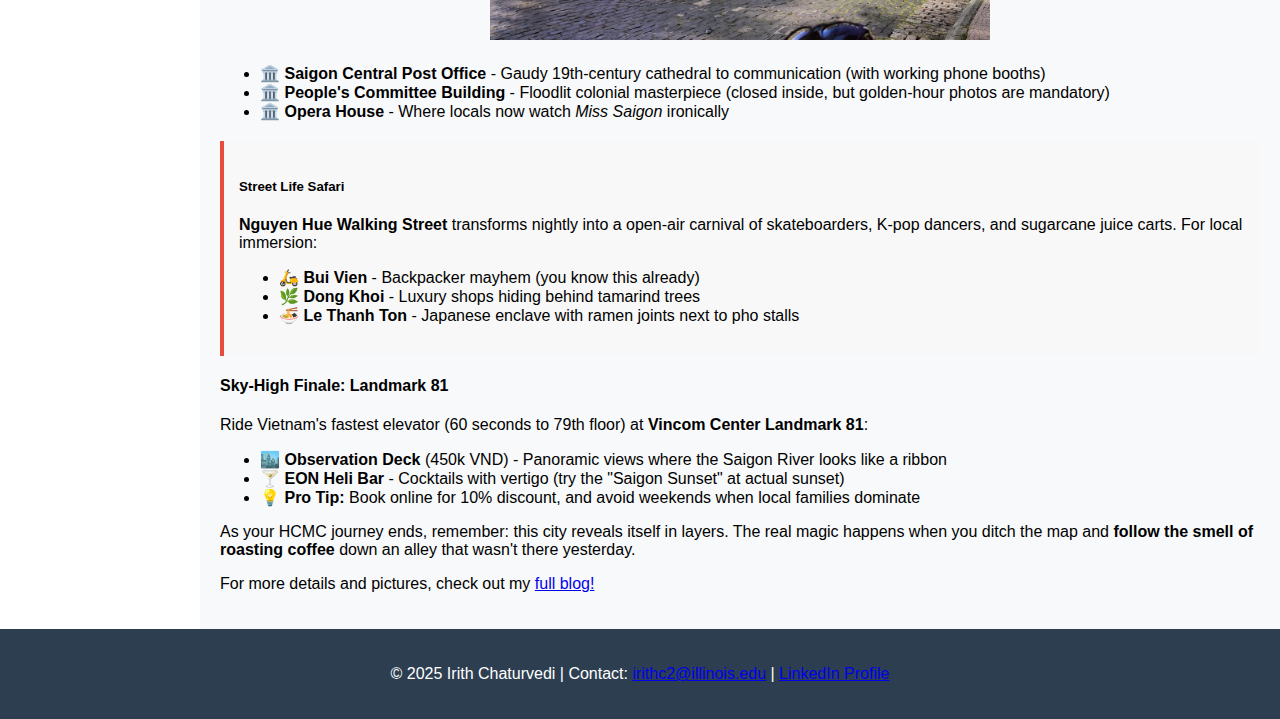
==== commit 10664217: "hcmc-complete" ====
--- a/blog.html
+++ b/blog.html
@@ -245,9 +245,106 @@
     <p>
         <strong>Tip:</strong> Visit in the morning when you're fresh - the heavy content can be exhausting. The rooftop cafe provides a quiet space to reflect afterward.
     </p>
+
+    <p>
+        <strong>d) Ben Thanh Market: The Iconic Shopping Circus</strong>
+    </p>
+
     <div style="text-align: center; margin: 20px 0;">
-        <img src="assets/blog/post-office.png" style="width: 500px; height: 400px; object-fit: cover;">
+        <img src="assets/blog/ben-thanh.png" style="width: 500px; height: 400px; object-fit: cover;" alt="Vibrant interior of Ben Thanh Market with stalls and shoppers">
+    </div>
+    
+    <h4><strong>Getting There</strong></h4>
+    <p>
+        Sitting squarely in District 1, Ben Thanh Market is impossible to miss with its <strong>giant clock tower</strong> marking the main entrance. Your options:
+    </p>
+    <ul>
+        <li>🚖 <strong>Grab Bike/Taxi:</strong> "Ben Thanh Market" is universally understood (15k-50k VND from most District 1 locations)</li>
+        <li>🚶 <strong>Walking:</strong> Easily reached within 15 minutes from Bui Vien or the War Remnants Museum</li>
+        <li>🚍 <strong>Public Bus:</strong> Routes 03, 11, 19 stop right outside (6k VND, but prepare for no English announcements)</li>
+    </ul>
+    
+    <h4><strong>The Ultimate Fake Everything Emporium</strong></h4>
+    <p>
+        This is where HCMC comes to shop - or at least where tourists come to be <em>convinced</em> they need things they'll never use. The market's organized chaos sells:
+    </p>
+    <ul>
+        <li>🕶️ <strong>Luxury knockoffs:</strong> "Rolex" knockoffs that actually won't lose time by lunch, "Gucci" bags with suspiciously good stitching, Air Jordan's that don't cost a bomb.</li>
+        <li>🧵 <strong>Tailor-made suits:</strong> Measured in morning, delivered by evening (quality varies wildly), still worth the value.</li>
+        <li>🌶️ <strong>Dried goods:</strong> From pho spices to candied scorpions (yes, really), all delicacies.</li>
+        <li>☕ <strong>Weasel coffee:</strong> The famous civet-poop brew, both authentic and... creatively labeled versions</li>
+        <li>🔪 <strong>Kitchen gadgets:</strong> Vietnamese coffee makers, banana leaf shredders, woks of questionable metallurgy</li>
+        <li>💵 <strong>Remember to bargin well:</strong> Just smile and lowball, bundle items, they act offended but they aren't</li>
+    </ul>
+
+    <div style="background: #f8f8f8; padding: 15px; margin: 20px 0; border-left: 4px solid #e74c3c;">
+        <h5><strong>Visitor's Note:</strong></h5>
+        <p>
+            Come early (8-10AM) to avoid crowds and heat, or late (after 7PM) when the outdoor night market takes 
+            over with strings of lanterns and beer stalls. Just remember - at Ben Thanh, 
+            <strong>everything</strong> is negotiable except the toilets (5k VND, firm price).
+        </p>
+    </div>
+
+    <div class="district-section">
+        <h3><strong>District 1: Where Colonial Charm Meets Urban Chaos</strong></h3>
+        
+        <div style="text-align: center; margin: 20px 0;">
+            <img src="assets/blog/hcmc-skyline.jpg" style="width: 500px; height: 350px; object-fit: cover;" alt="Ho Chi Minh City skyline at dusk">
         </div>
+        
+        <h4><strong>Hidden Coffee Havens</strong></h4>
+        <p>
+            Behind unassuming storefronts lie <strong>Vietnam's secret caffeine laboratories</strong>:
+        </p>
+        <ul>
+            <li>☕ <strong>The Workshop Coffee</strong> (10 Ngo Duc Ke St) - Industrial-chic loft serving pour-overs with precision</li>
+            <li>☕ <strong>Partea</strong> (34 Thao Dien) - Tea-focused hideout with "egg coffee" that tastes like liquid tiramisu</li>
+            <li>☕ <strong>Ca Phe Do Phu</strong> (hidden alley off Nguyen Hue) - Communist-era spot where old men play chess amid coffee drips</li>
+        </ul>
+        
+        <h4><strong>Architectural Time Capsules</strong></h4>
+        <p>
+            The French left more than just baguettes:
+        </p>
+        <div style="text-align: center; margin: 20px 0;">
+            <img src="assets/blog/post-office.png" style="width: 500px; height: 400px; object-fit: cover;">
+            </div>
+        <ul>
+            <li>🏛️ <strong>Saigon Central Post Office</strong> - Gaudy 19th-century cathedral to communication (with working phone booths)</li>
+            <li>🏛️ <strong>People's Committee Building</strong> - Floodlit colonial masterpiece (closed inside, but golden-hour photos are mandatory)</li>
+            <li>🏛️ <strong>Opera House</strong> - Where locals now watch <em>Miss Saigon</em> ironically</li>
+        </ul>
+        
+        <div style="background: #f8f8f8; padding: 15px; margin: 20px 0; border-left: 4px solid #e74c3c;">
+            <h5><strong>Street Life Safari</strong></h5>
+            <p>
+                <strong>Nguyen Hue Walking Street</strong> transforms nightly into a open-air carnival of skateboarders, K-pop dancers, and sugarcane juice carts. For local immersion:
+            </p>
+            <ul>
+                <li>🛵 <strong>Bui Vien</strong> - Backpacker mayhem (you know this already)</li>
+                <li>🌿 <strong>Dong Khoi</strong> - Luxury shops hiding behind tamarind trees</li>
+                <li>🍜 <strong>Le Thanh Ton</strong> - Japanese enclave with ramen joints next to pho stalls</li>
+            </ul>
+        </div>
+        
+        <h4><strong>Sky-High Finale: Landmark 81</strong></h4>
+        <p>
+            Ride Vietnam's fastest elevator (60 seconds to 79th floor) at <strong>Vincom Center Landmark 81</strong>:
+        </p>
+        <ul>
+            <li>🏙️ <strong>Observation Deck</strong> (450k VND) - Panoramic views where the Saigon River looks like a ribbon</li>
+            <li>🍸 <strong>EON Heli Bar</strong> - Cocktails with vertigo (try the "Saigon Sunset" at actual sunset)</li>
+            <li>💡 <strong>Pro Tip:</strong> Book online for 10% discount, and avoid weekends when local families dominate</li>
+        </ul>
+        
+        <p>
+            As your HCMC journey ends, remember: this city reveals itself in layers. The real magic happens when you ditch the map and <strong>follow the smell of roasting coffee</strong> down an alley that wasn't there yesterday.
+        </p>
+    </div>
+    
+
+
             <p>
                 For more details and pictures, check out my <a href="https://irithchaturvedi.github.io/blog" target="_blank">full blog!</a>
             </p>
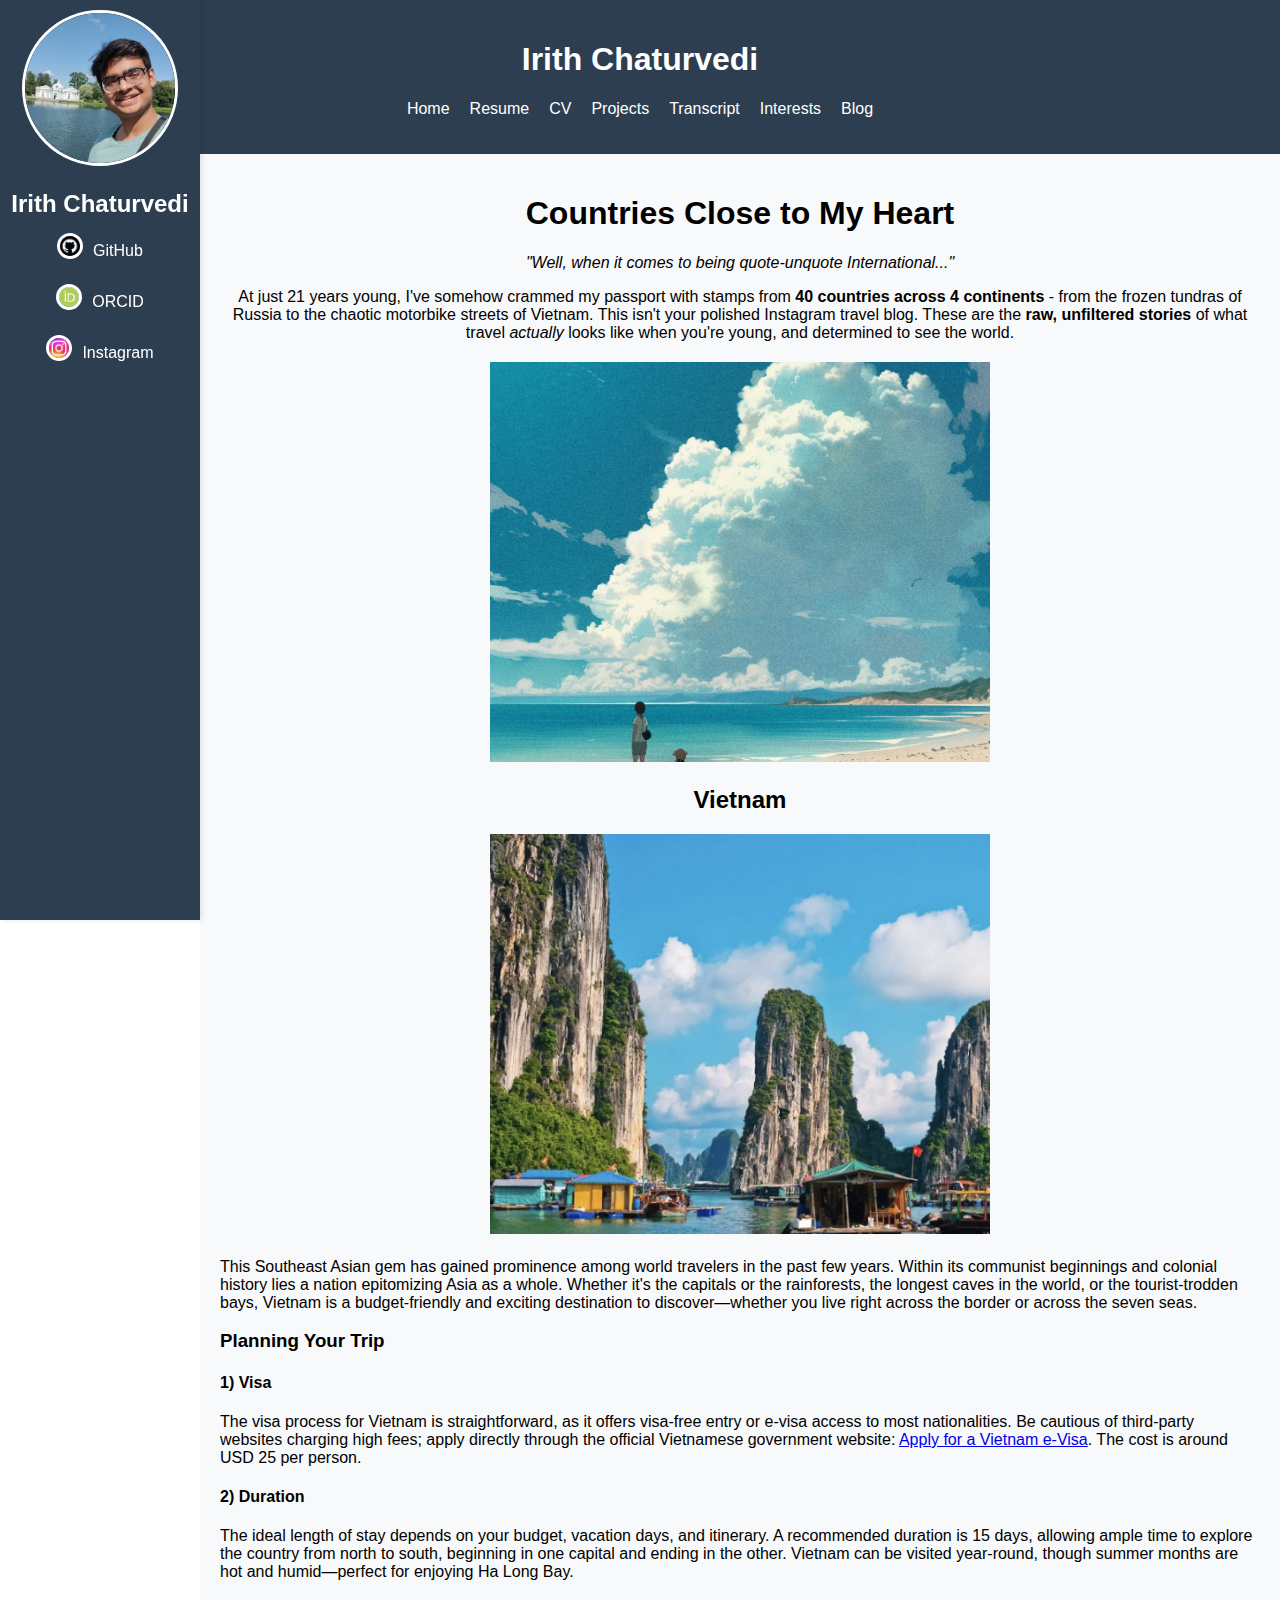
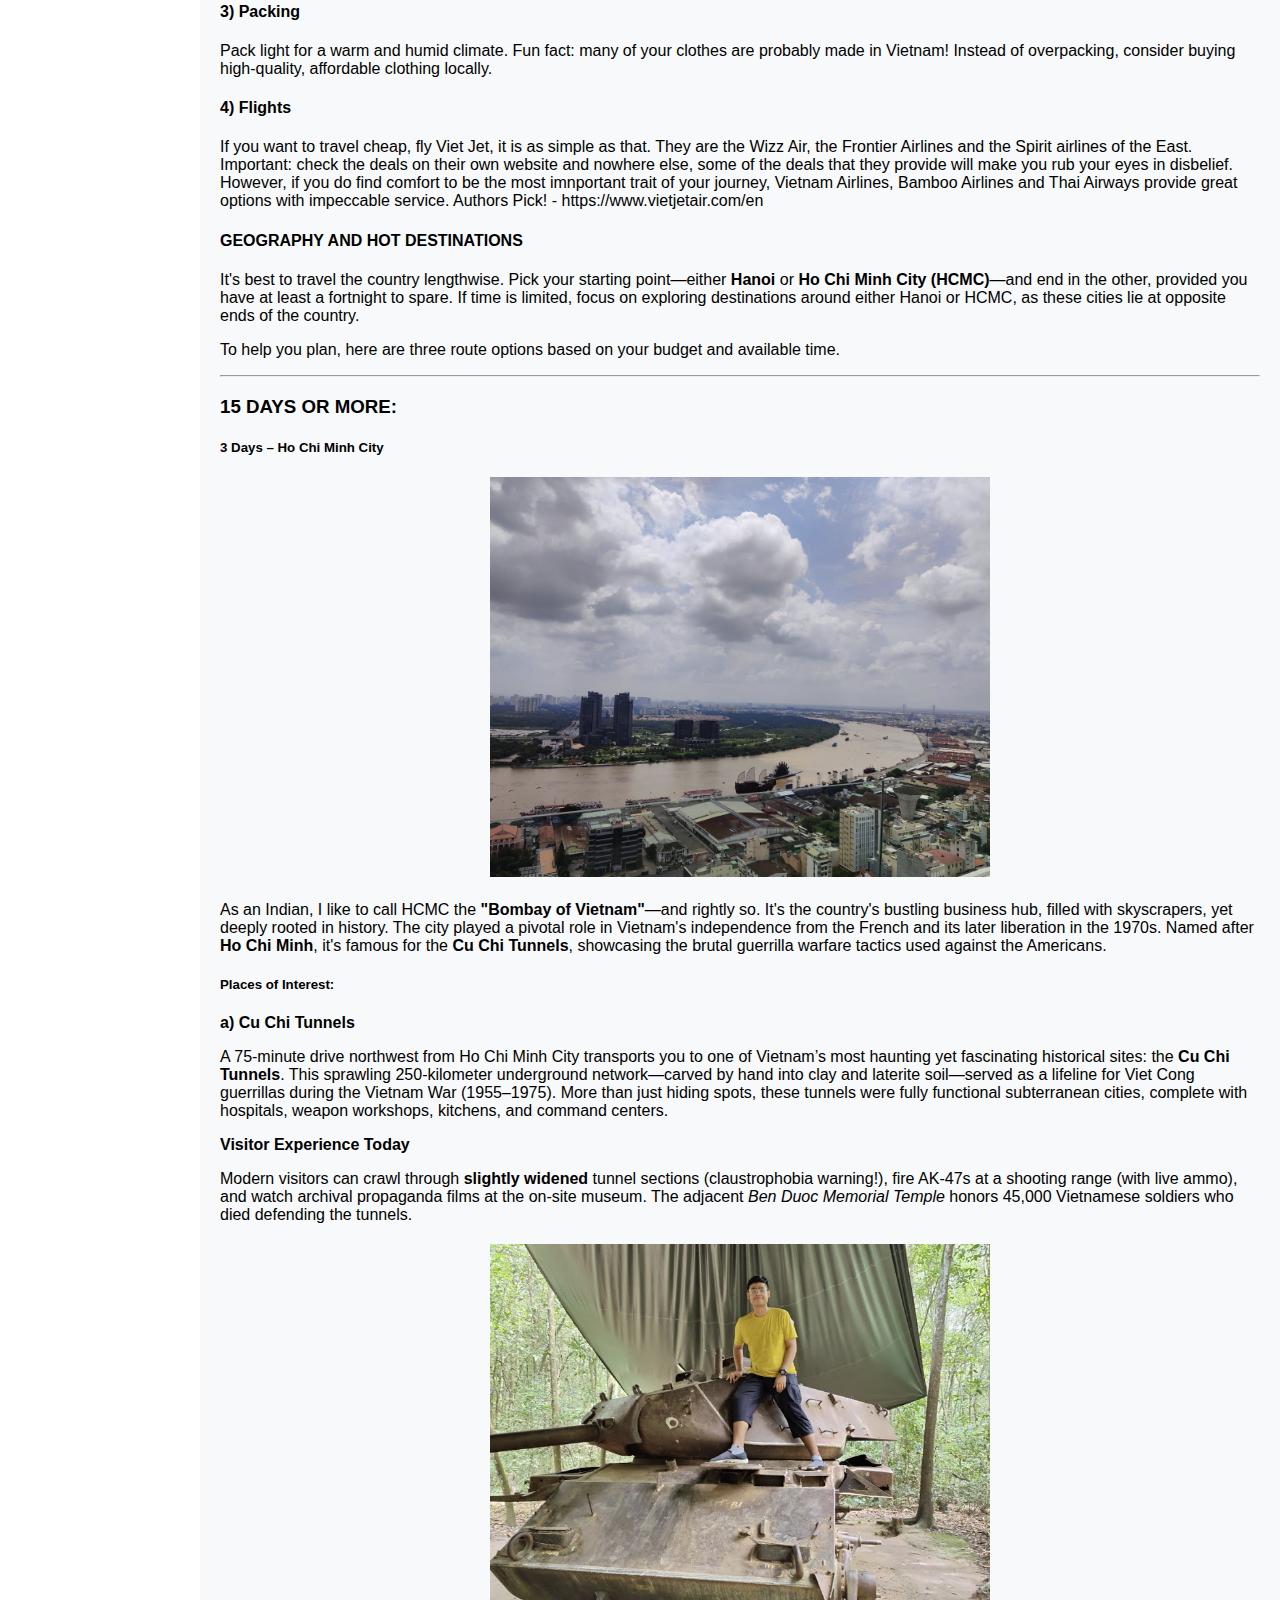
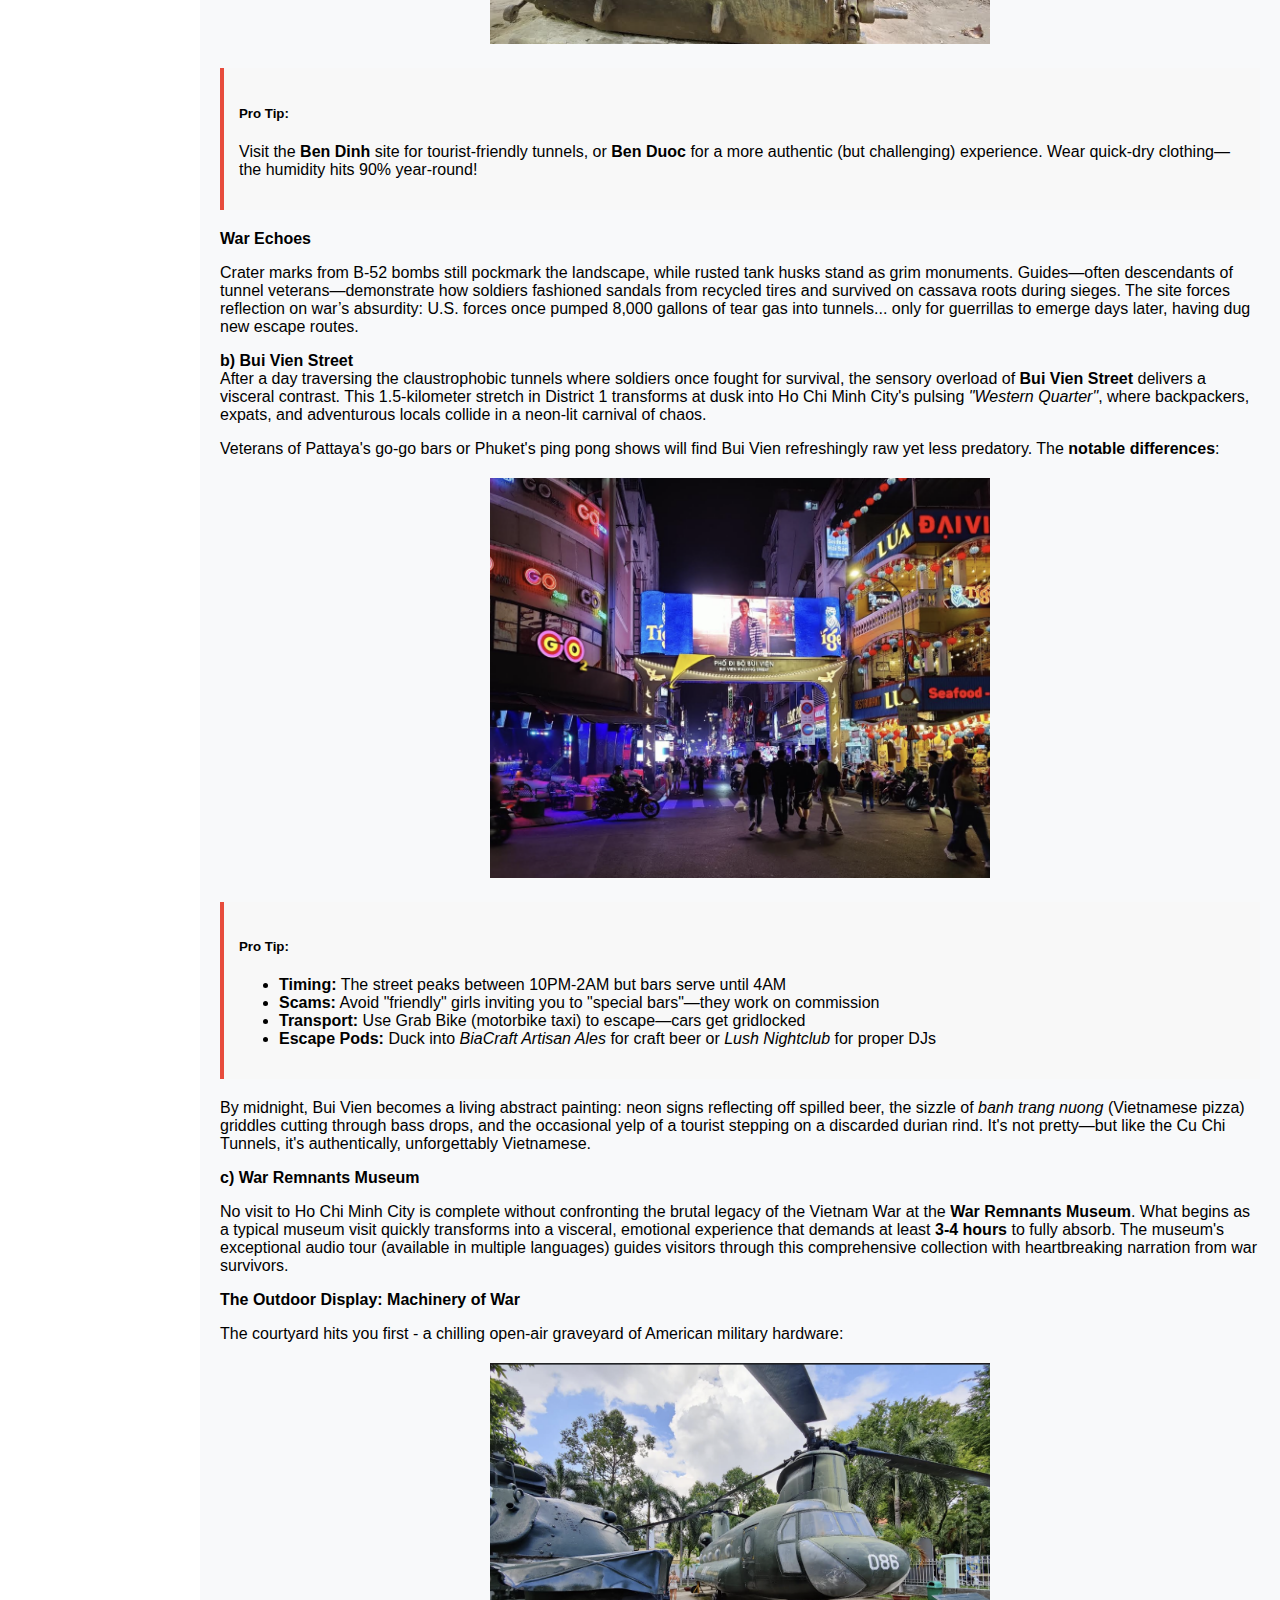
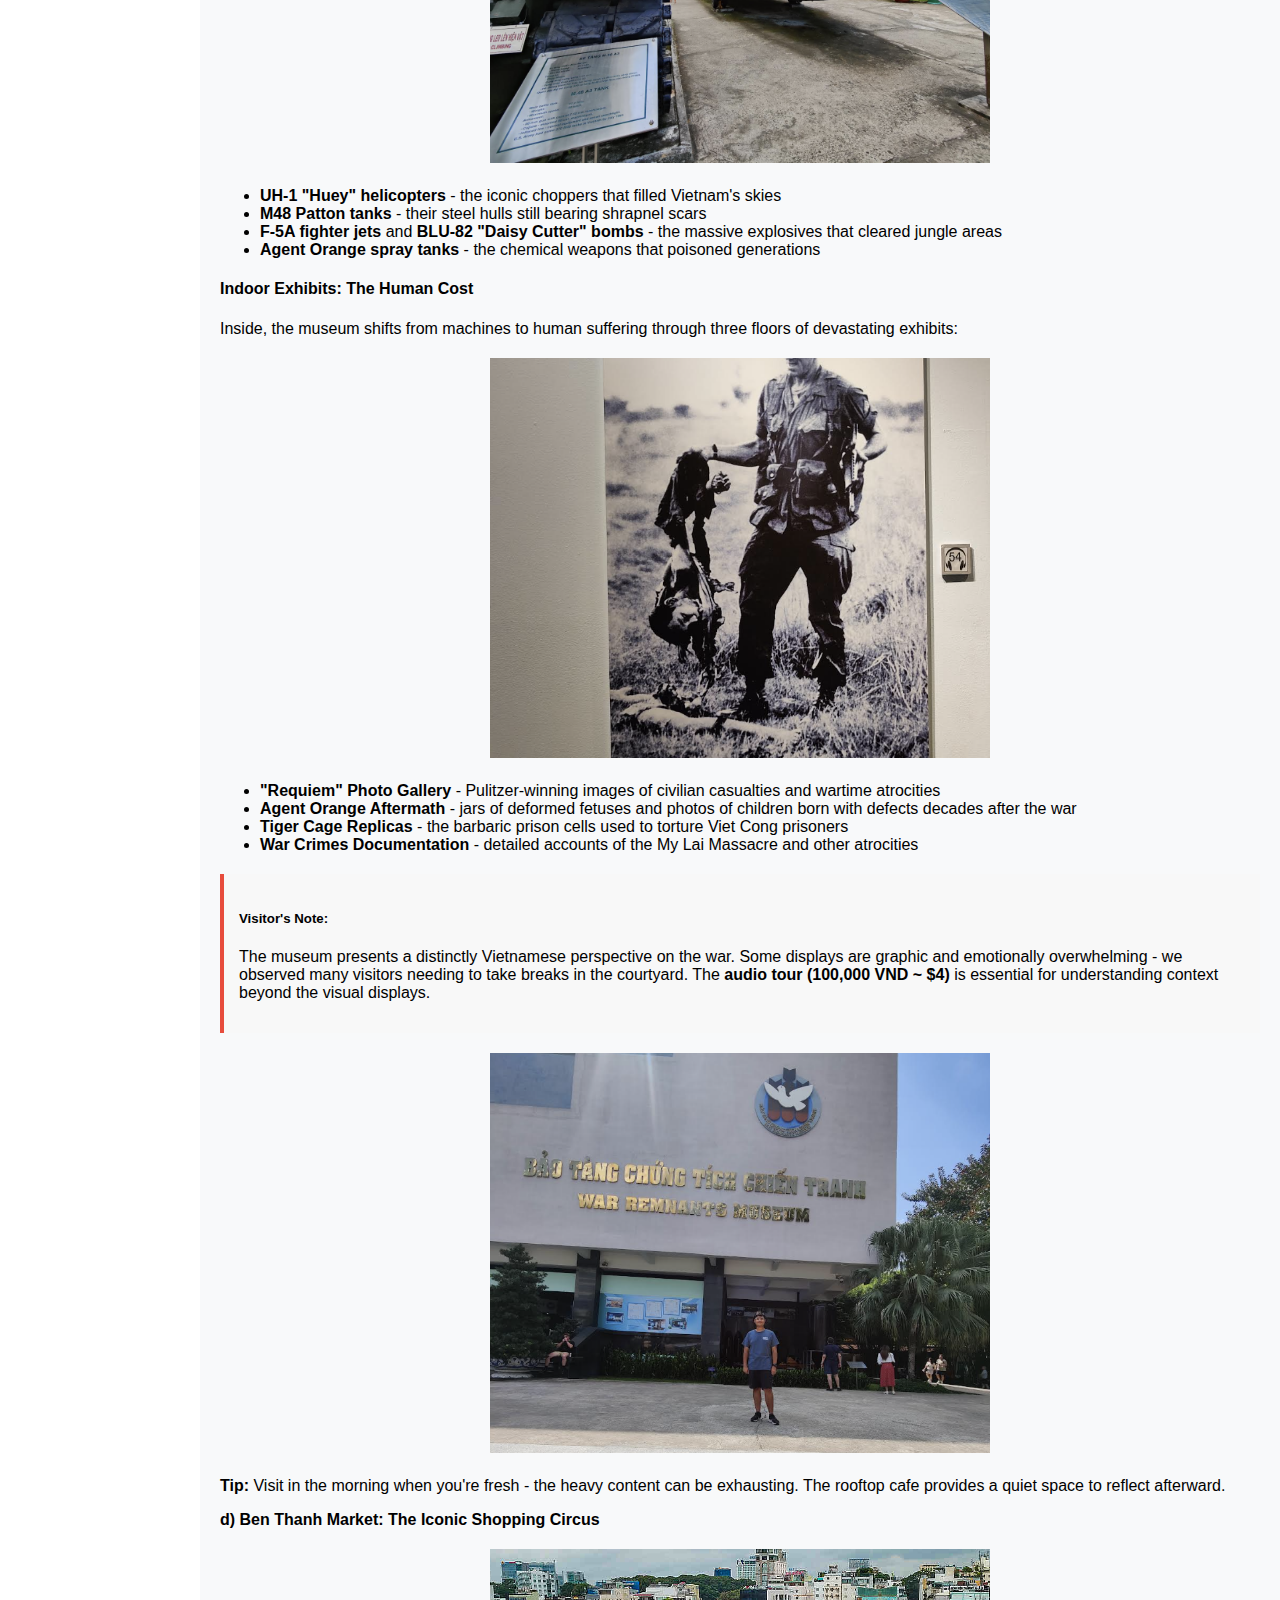
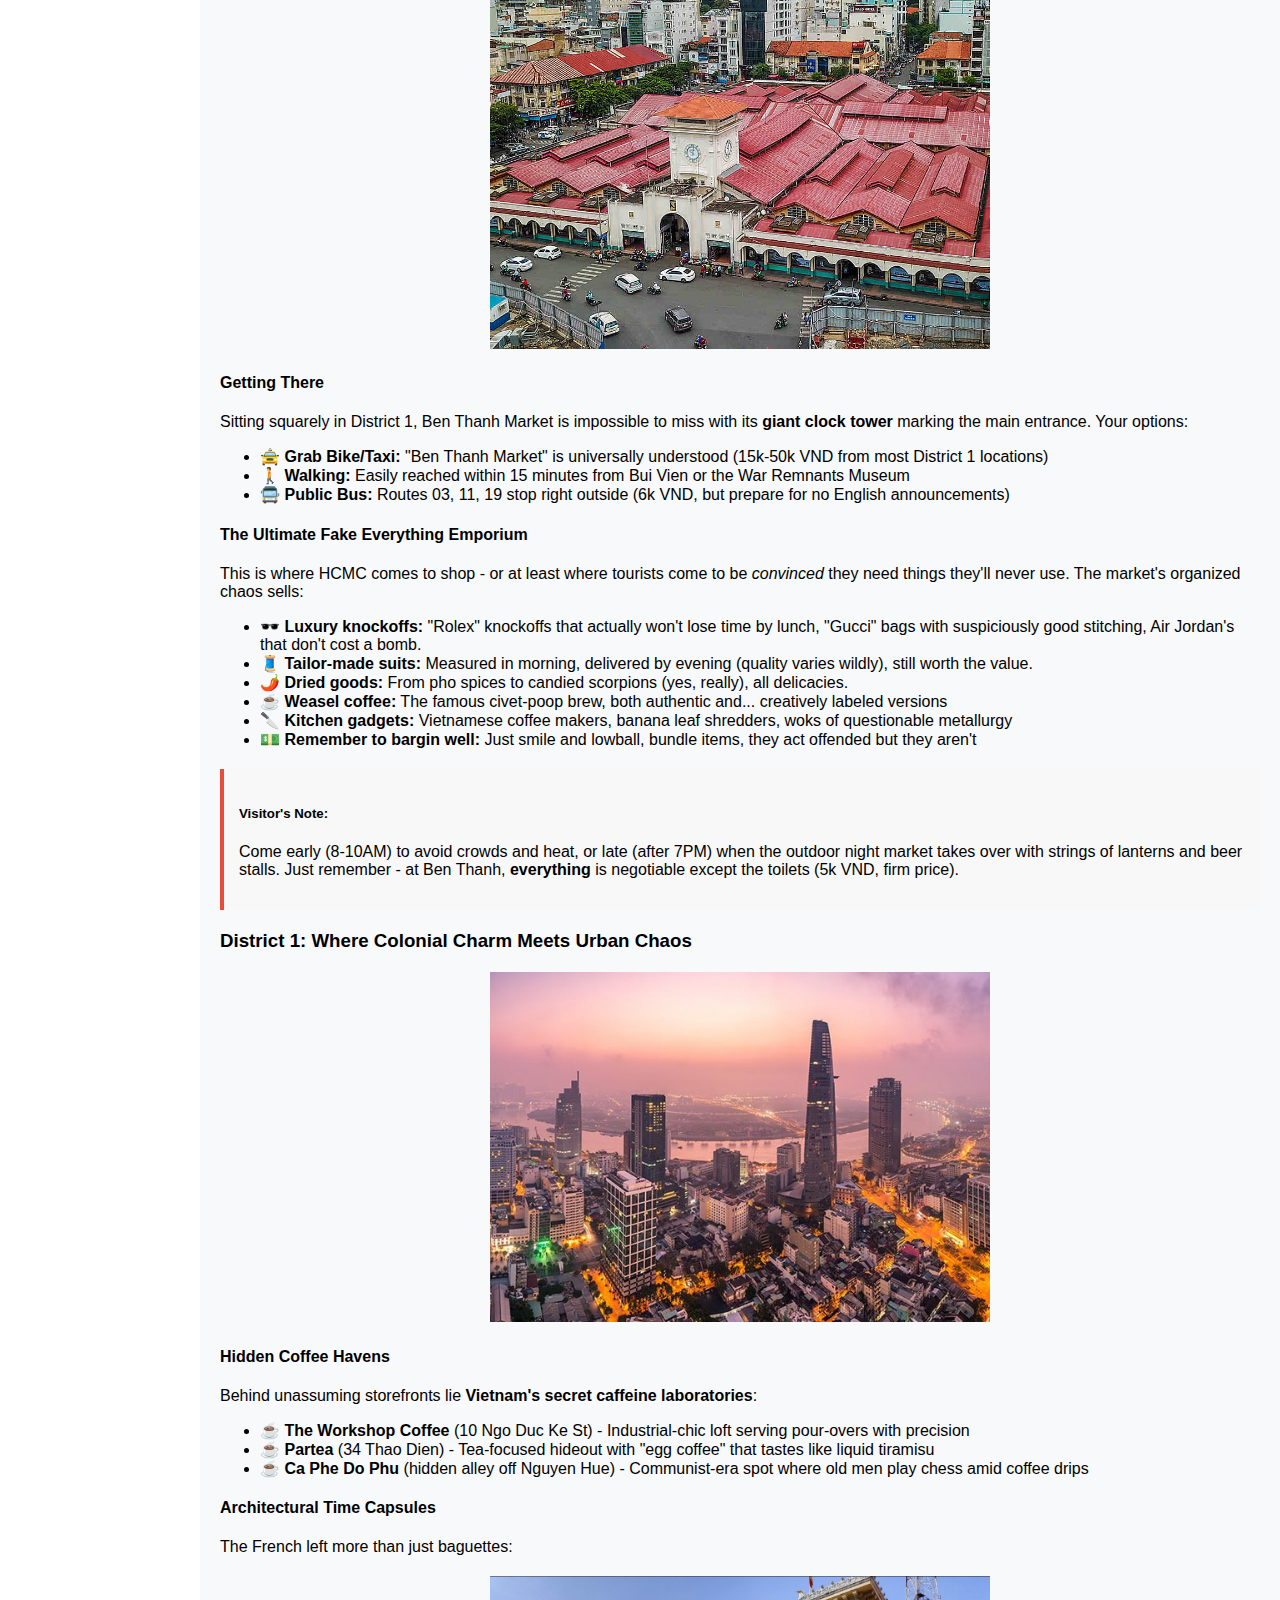
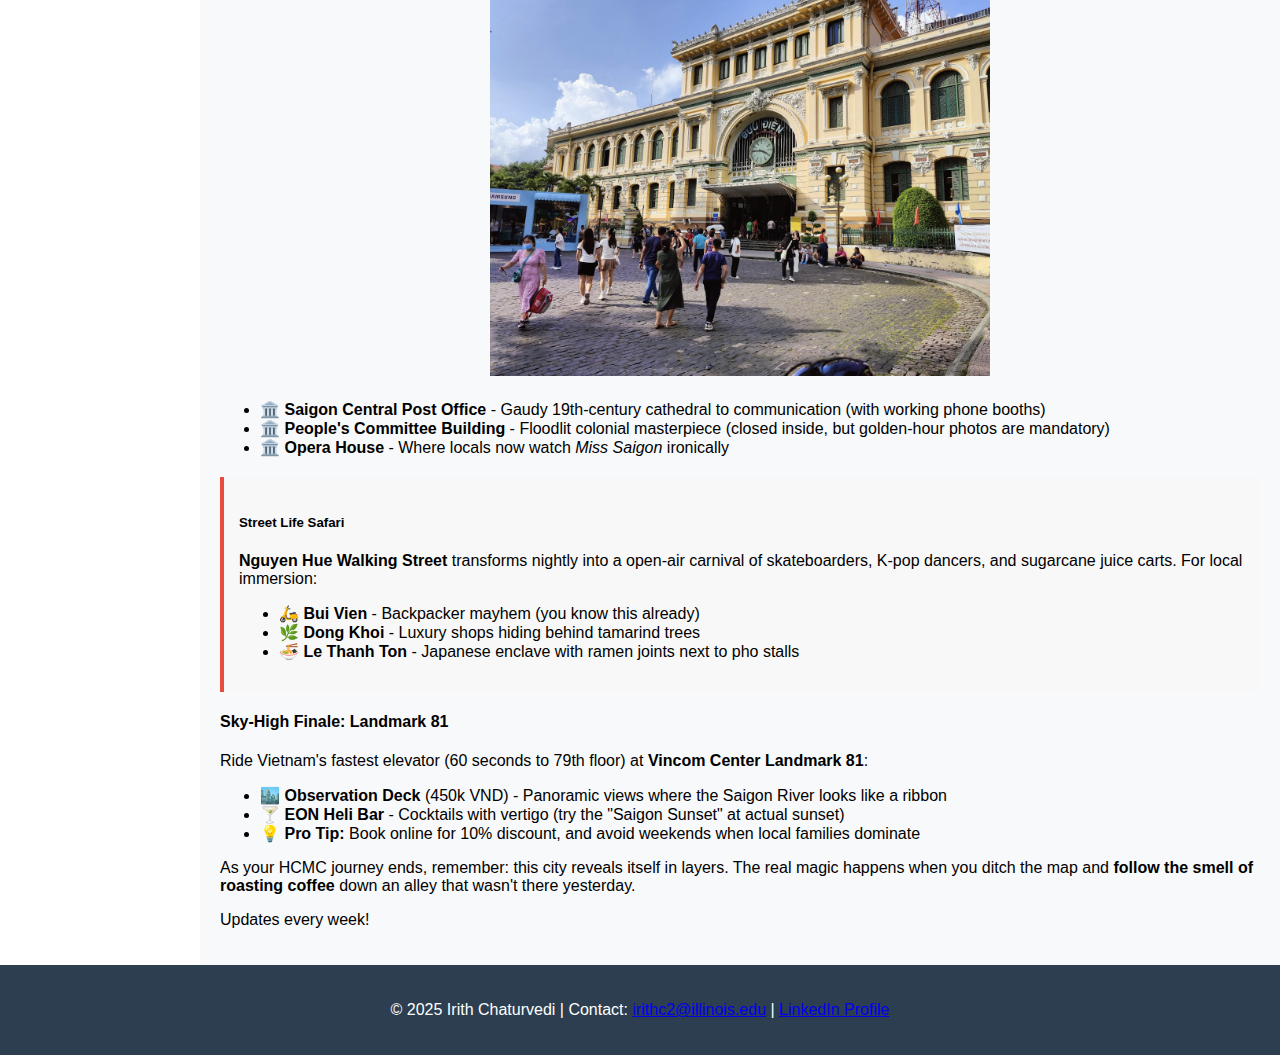
==== commit 9e7f98bc: "hcmc-final edits" ====
--- a/blog.html
+++ b/blog.html
@@ -290,7 +290,7 @@
         <h3><strong>District 1: Where Colonial Charm Meets Urban Chaos</strong></h3>
         
         <div style="text-align: center; margin: 20px 0;">
-            <img src="assets/blog/hcmc-skyline.jpg" style="width: 500px; height: 350px; object-fit: cover;" alt="Ho Chi Minh City skyline at dusk">
+            <img src="assets/blog/hcmc-skyline.png" style="width: 500px; height: 350px; object-fit: cover;" alt="Ho Chi Minh City skyline at dusk">
         </div>
         
         <h4><strong>Hidden Coffee Havens</strong></h4>
@@ -346,7 +346,7 @@
 
 
             <p>
-                For more details and pictures, check out my <a href="https://irithchaturvedi.github.io/blog" target="_blank">full blog!</a>
+                Updates every week!
             </p>
         </section>
     </main>
